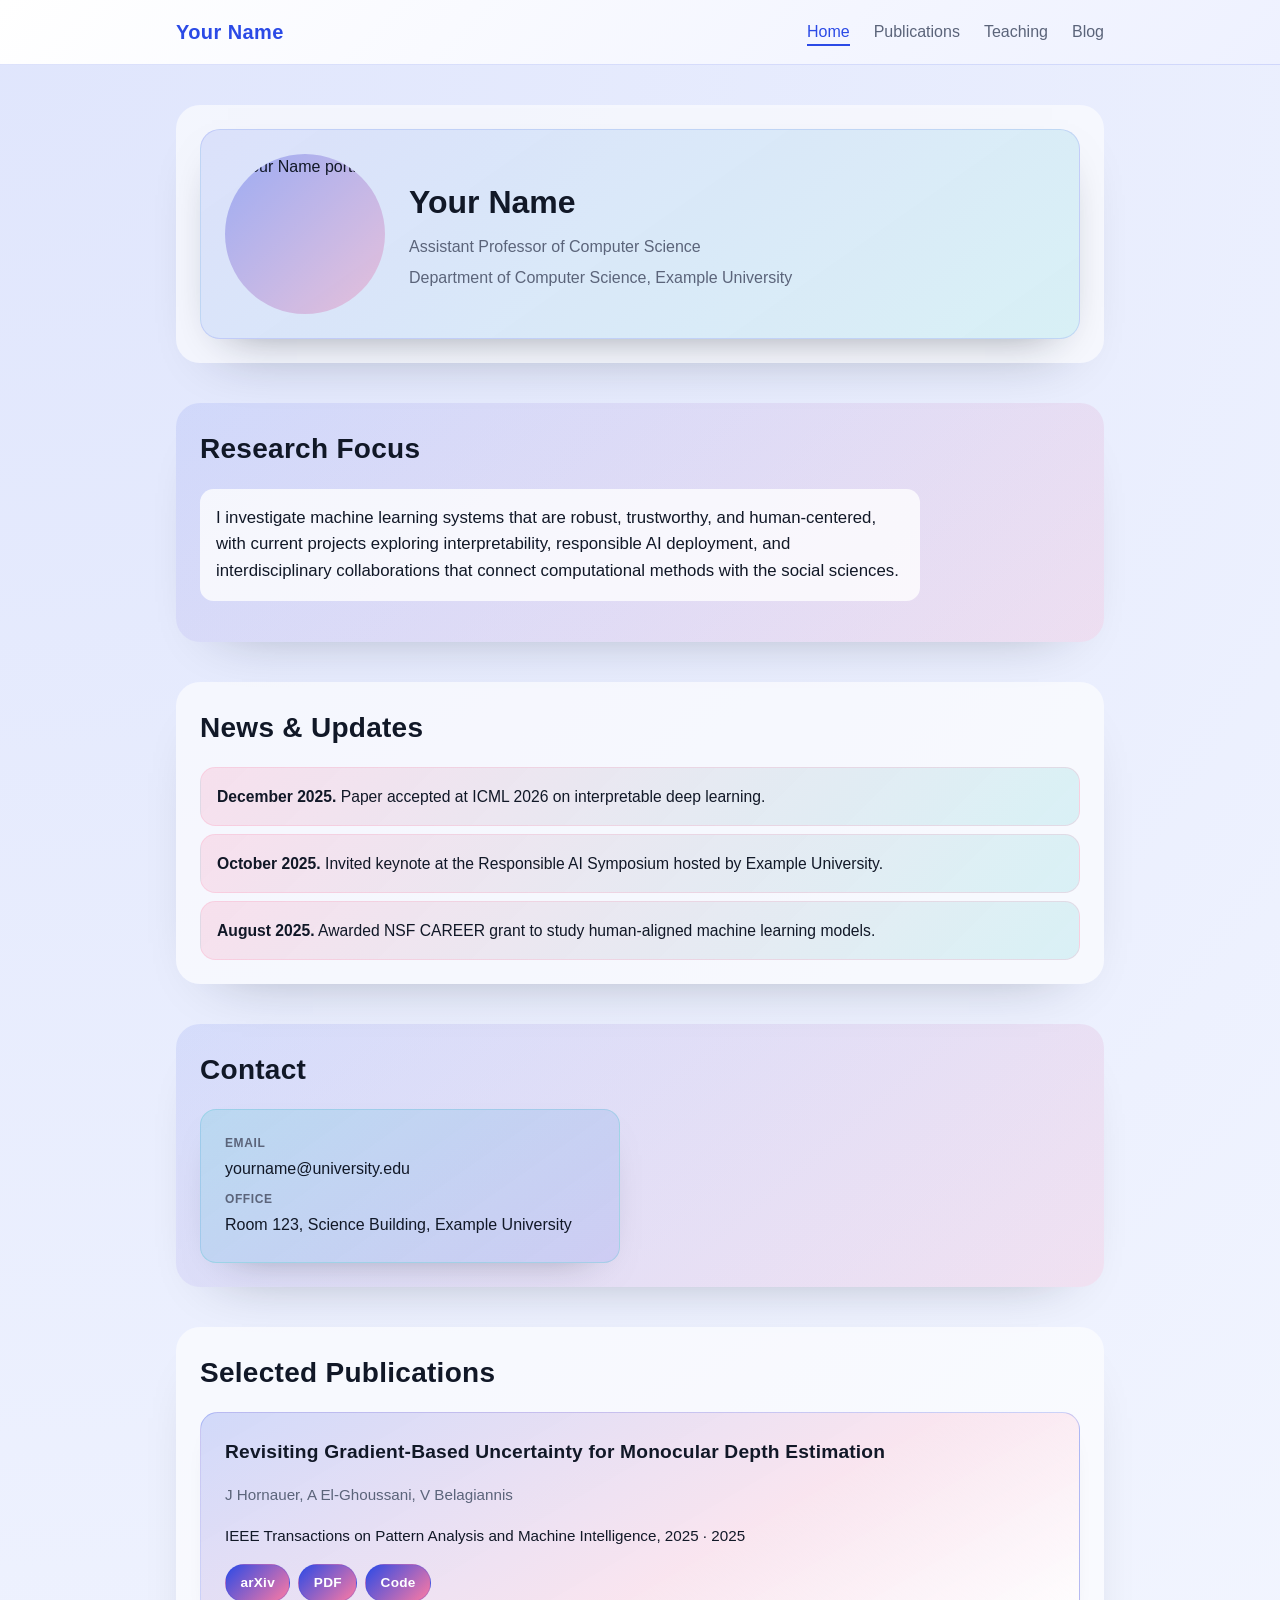
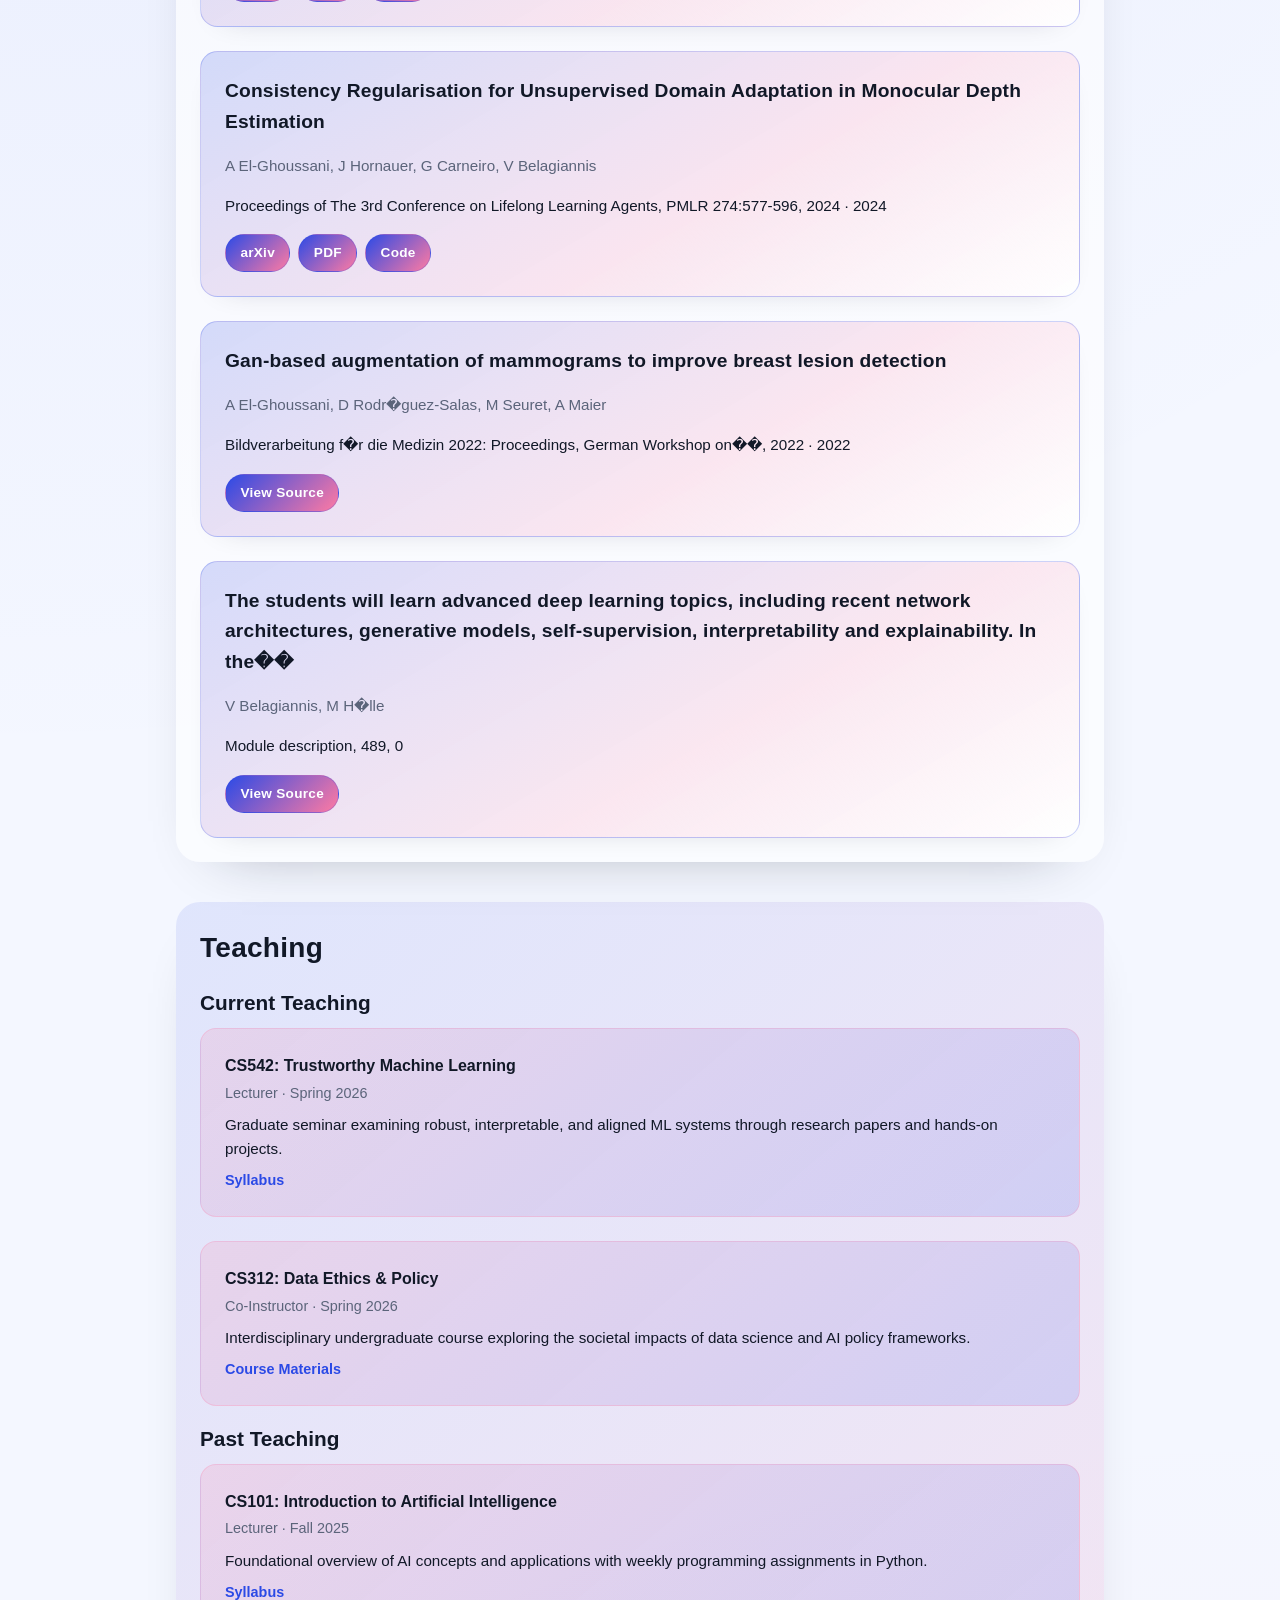
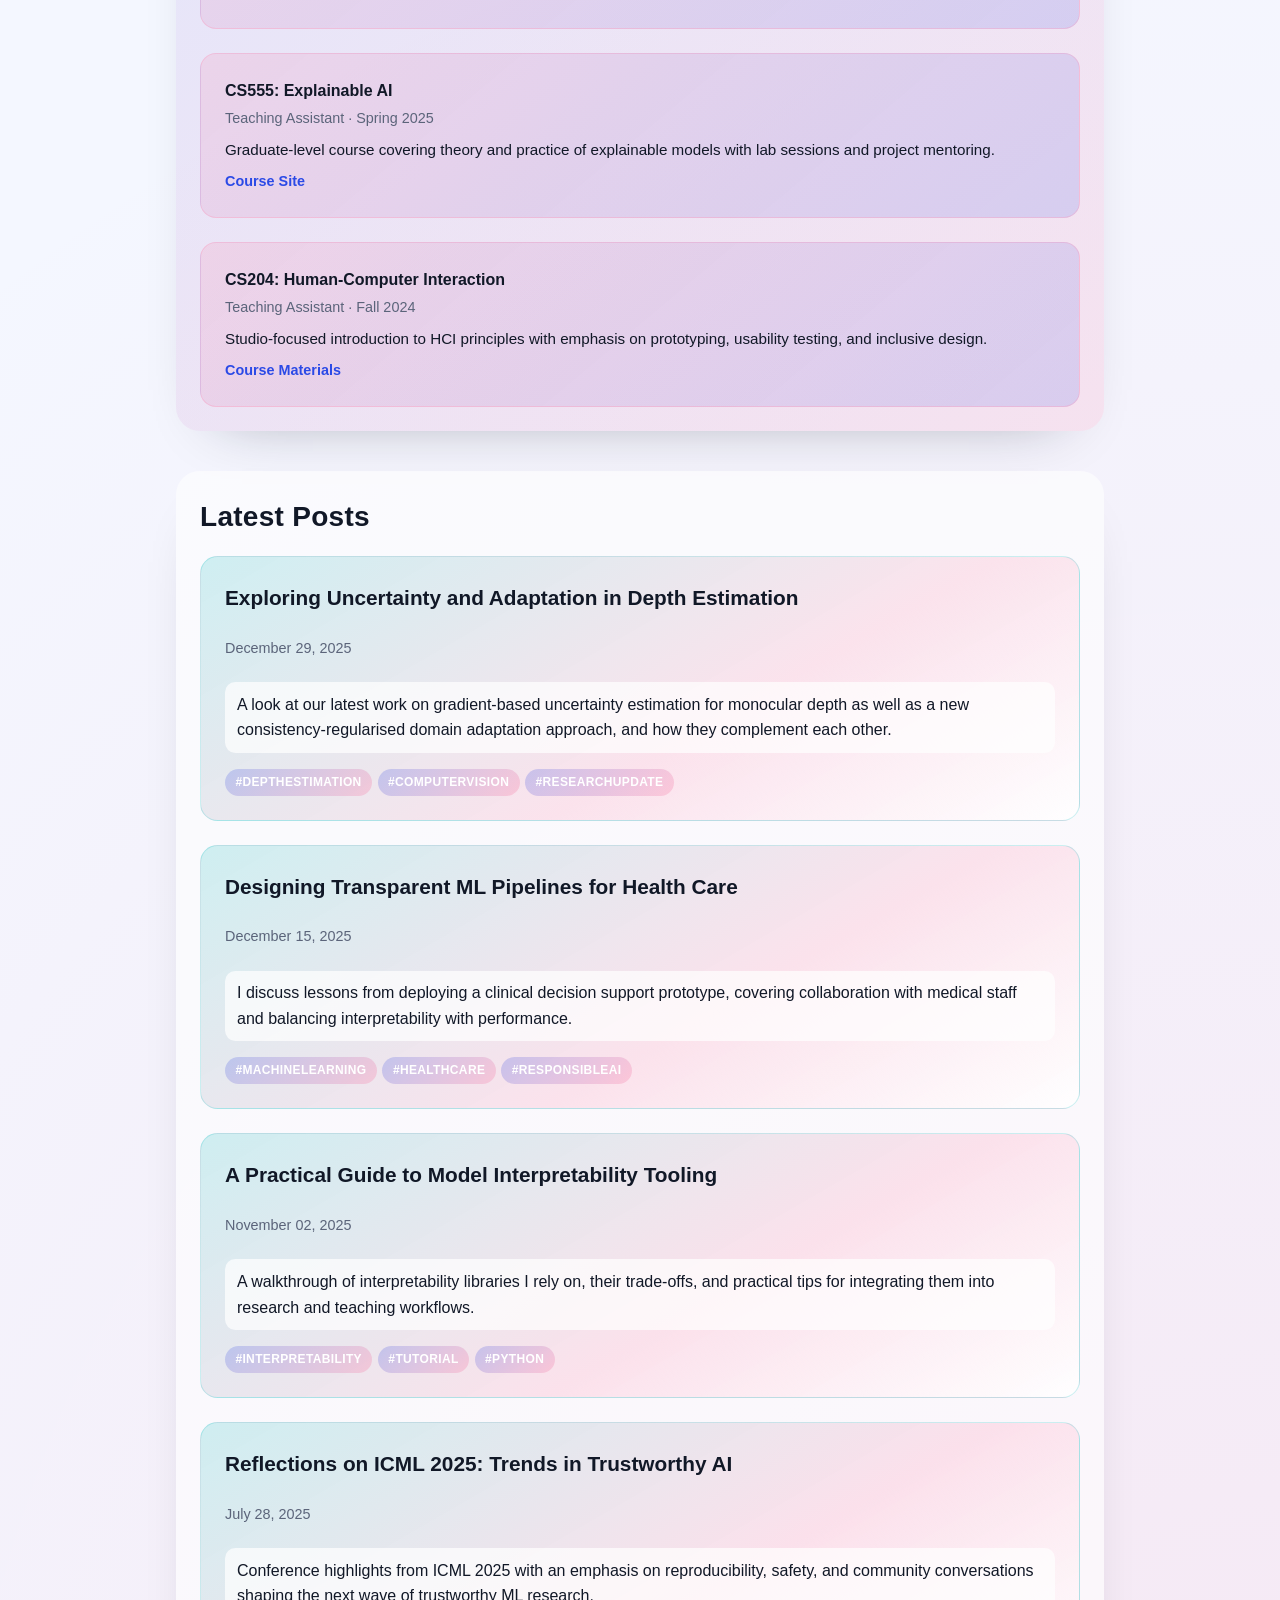
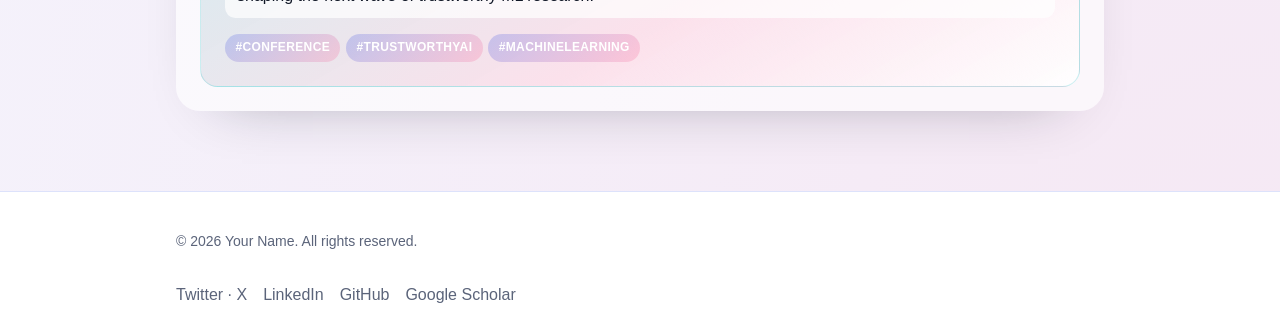
==== index.html @ 43e2d0da "Initial academic site" ====
﻿<!DOCTYPE html>
<html lang="en">
<head>
  <meta charset="utf-8">
  <meta name="viewport" content="width=device-width, initial-scale=1">
  <title>Your Name · Academic Homepage</title>
  <link rel="stylesheet" href="style.css">
</head>
<body>
  <div class="wrapper">
    <header class="site-header" role="banner">
      <div class="site-header__inner">
        <a class="branding" href="#home">Your Name</a>
        <button class="nav-toggle" type="button" aria-label="Toggle navigation" aria-controls="primary-navigation" aria-expanded="false">
          <span class="nav-toggle__line"></span>
          <span class="nav-toggle__line"></span>
          <span class="nav-toggle__line"></span>
        </button>
        <nav class="site-nav" id="primary-navigation" aria-label="Primary navigation" data-open="false">
          <ul class="site-nav__list">
            <li><a class="site-nav__link site-nav__link--active" href="#home">Home</a></li>
            <li><a class="site-nav__link" href="#publications">Publications</a></li>
            <li><a class="site-nav__link" href="#teaching">Teaching</a></li>
            <li><a class="site-nav__link" href="#blog">Blog</a></li>
          </ul>
        </nav>
      </div>
    </header>

    <main role="main">
      <section id="home" aria-labelledby="profile-heading">
        <div class="profile-card">
          <div class="profile-card__image-wrapper" aria-hidden="true">
            <img class="profile-card__image" src="assets/profile.jpg" alt="Your Name portrait">
          </div>
          <div class="profile-card__meta">
            <h1 class="profile-card__name" id="profile-heading">Your Name</h1>
            <p class="profile-card__role">Assistant Professor of Computer Science</p>
            <p class="profile-card__affiliation">Department of Computer Science, Example University</p>
          </div>
        </div>
      </section>

      <section aria-labelledby="bio-heading">
        <h2 class="section-heading" id="bio-heading">Research Focus</h2>
        <p class="bio">I investigate machine learning systems that are robust, trustworthy, and human-centered, with current projects exploring interpretability, responsible AI deployment, and interdisciplinary collaborations that connect computational methods with the social sciences.</p>
      </section>

      <section aria-labelledby="news-heading">
        <h2 class="section-heading" id="news-heading">News & Updates</h2>
        <ul class="updates-list">
          <li class="updates-list__item"><strong>December 2025.</strong> Paper accepted at ICML 2026 on interpretable deep learning.</li>
          <li class="updates-list__item"><strong>October 2025.</strong> Invited keynote at the Responsible AI Symposium hosted by Example University.</li>
          <li class="updates-list__item"><strong>August 2025.</strong> Awarded NSF CAREER grant to study human-aligned machine learning models.</li>
        </ul>
      </section>

      <section aria-labelledby="contact-heading">
        <h2 class="section-heading" id="contact-heading">Contact</h2>
        <div class="contact-card">
          <div class="contact-card__item">
            <span class="contact-card__label">Email</span>
            <span class="contact-card__value"><a href="mailto:yourname@university.edu">yourname@university.edu</a></span>
          </div>
          <div class="contact-card__item">
            <span class="contact-card__label">Office</span>
            <span class="contact-card__value">Room 123, Science Building, Example University</span>
          </div>
        </div>
      </section>

      <section id="publications" aria-labelledby="publications-heading">
        <h2 class="section-heading" id="publications-heading">Selected Publications</h2>
        <div class="publications-list" data-publications-list>
          <article class="publication-card publication-card--loading">
            <p>Loading publications...</p>
          </article>
        </div>
        <noscript>
          <div class="publications-list">
            <article class="publication-card">
              <h3 class="publication-card__title"><strong>Revisiting Gradient-Based Uncertainty for Monocular Depth Estimation</strong></h3>
              <p class="publication-card__meta">Julia Hornauer, Amir El-Ghoussani, Vasileios Belagiannis</p>
              <p class="publication-card__venue">IEEE Transactions on Pattern Analysis and Machine Intelligence · 2025</p>
              <div class="publication-actions">
                <a class="publication-action" href="https://arxiv.org/abs/2502.05964" target="_blank" rel="noopener noreferrer">arXiv</a>
                <a class="publication-action" href="https://arxiv.org/pdf/2502.05964" target="_blank" rel="noopener noreferrer">PDF</a>
                <a class="publication-action" href="https://github.com/jhornauer/GrUMoDepth" target="_blank" rel="noopener noreferrer">Code</a>
              </div>
            </article>

            <article class="publication-card">
              <h3 class="publication-card__title"><strong>Consistency Regularisation for Unsupervised Domain Adaptation in Monocular Depth Estimation</strong></h3>
              <p class="publication-card__meta">Amir El-Ghoussani, Julia Hornauer, Gustavo Carneiro, Vasileios Belagiannis</p>
              <p class="publication-card__venue">Conference on Lifelong Learning Agents (CoLLAs) · 2024</p>
              <div class="publication-actions">
                <a class="publication-action" href="https://arxiv.org/abs/2405.17704" target="_blank" rel="noopener noreferrer">arXiv</a>
                <a class="publication-action" href="https://arxiv.org/pdf/2405.17704" target="_blank" rel="noopener noreferrer">PDF</a>
                <a class="publication-action" href="https://github.com/AmirMaEl/SemiSupMDE" target="_blank" rel="noopener noreferrer">Code</a>
              </div>
            </article>

            <article class="publication-card">
              <h3 class="publication-card__title"><strong>Learning Interpretable Representations for Responsible AI Systems</strong></h3>
              <p class="publication-card__meta"><strong>Your Name</strong>, Alex Rivera, Priya Singh</p>
              <p class="publication-card__venue">ICML 2026</p>
              <div class="publication-actions">
                <a class="publication-action" href="#" target="_blank" rel="noopener noreferrer">Paper / PDF</a>
                <a class="publication-action" href="#" target="_blank" rel="noopener noreferrer">Code / GitHub</a>
                <a class="publication-action" href="#" target="_blank" rel="noopener noreferrer">Project Page</a>
              </div>
            </article>

            <article class="publication-card">
              <h3 class="publication-card__title"><strong>Human-Centered Explanations for Real-Time Decision Support</strong></h3>
              <p class="publication-card__meta">Lina Chen, <strong>Your Name</strong>, Mateo García</p>
              <p class="publication-card__venue">CHI 2025</p>
              <div class="publication-actions">
                <a class="publication-action" href="#" target="_blank" rel="noopener noreferrer">Paper / PDF</a>
                <a class="publication-action" href="#" target="_blank" rel="noopener noreferrer">Code / GitHub</a>
                <a class="publication-action" href="#" target="_blank" rel="noopener noreferrer">Project Page</a>
              </div>
            </article>

            <article class="publication-card">
              <h3 class="publication-card__title"><strong>Bridging Social Science and Machine Learning for Fair Outcomes</strong></h3>
              <p class="publication-card__meta"><strong>Your Name</strong>, Dana Schultz, Emre Yılmaz</p>
              <p class="publication-card__venue">Nature Communications 2024</p>
              <div class="publication-actions">
                <a class="publication-action" href="#" target="_blank" rel="noopener noreferrer">Paper / PDF</a>
                <a class="publication-action" href="#" target="_blank" rel="noopener noreferrer">Code / GitHub</a>
                <a class="publication-action" href="#" target="_blank" rel="noopener noreferrer">Project Page</a>
              </div>
            </article>
          </div>
        </noscript>
      </section>

      <section id="teaching" aria-labelledby="teaching-heading">
        <h2 class="section-heading" id="teaching-heading">Teaching</h2>

        <h3 class="section-subheading" id="current-teaching-subheading">Current Teaching</h3>
        <div class="teaching-list" aria-labelledby="current-teaching-subheading">
          <article class="teaching-card">
            <div class="teaching-card__header">
              <h4 class="teaching-card__course">CS542: Trustworthy Machine Learning</h4>
              <span class="teaching-card__meta">Lecturer · Spring 2026</span>
            </div>
            <p class="teaching-card__description">Graduate seminar examining robust, interpretable, and aligned ML systems through research papers and hands-on projects.</p>
            <a class="teaching-card__link" href="#" target="_blank" rel="noopener noreferrer">Syllabus</a>
          </article>

          <article class="teaching-card">
            <div class="teaching-card__header">
              <h4 class="teaching-card__course">CS312: Data Ethics & Policy</h4>
              <span class="teaching-card__meta">Co-Instructor · Spring 2026</span>
            </div>
            <p class="teaching-card__description">Interdisciplinary undergraduate course exploring the societal impacts of data science and AI policy frameworks.</p>
            <a class="teaching-card__link" href="#" target="_blank" rel="noopener noreferrer">Course Materials</a>
          </article>
        </div>

        <h3 class="section-subheading" id="past-teaching-subheading">Past Teaching</h3>
        <div class="teaching-list" aria-labelledby="past-teaching-subheading">
          <article class="teaching-card">
            <div class="teaching-card__header">
              <h4 class="teaching-card__course">CS101: Introduction to Artificial Intelligence</h4>
              <span class="teaching-card__meta">Lecturer · Fall 2025</span>
            </div>
            <p class="teaching-card__description">Foundational overview of AI concepts and applications with weekly programming assignments in Python.</p>
            <a class="teaching-card__link" href="#" target="_blank" rel="noopener noreferrer">Syllabus</a>
          </article>

          <article class="teaching-card">
            <div class="teaching-card__header">
              <h4 class="teaching-card__course">CS555: Explainable AI</h4>
              <span class="teaching-card__meta">Teaching Assistant · Spring 2025</span>
            </div>
            <p class="teaching-card__description">Graduate-level course covering theory and practice of explainable models with lab sessions and project mentoring.</p>
            <a class="teaching-card__link" href="#" target="_blank" rel="noopener noreferrer">Course Site</a>
          </article>

          <article class="teaching-card">
            <div class="teaching-card__header">
              <h4 class="teaching-card__course">CS204: Human-Computer Interaction</h4>
              <span class="teaching-card__meta">Teaching Assistant · Fall 2024</span>
            </div>
            <p class="teaching-card__description">Studio-focused introduction to HCI principles with emphasis on prototyping, usability testing, and inclusive design.</p>
            <a class="teaching-card__link" href="#" target="_blank" rel="noopener noreferrer">Course Materials</a>
          </article>
        </div>
      </section>

      <section id="blog" aria-labelledby="blog-heading">
        <h2 class="section-heading" id="blog-heading">Latest Posts</h2>
        <div class="blog-list">
          <article class="blog-card">
            <h3 class="blog-card__title"><a href="blog-depth-uncertainty-adaptation.html">Exploring Uncertainty and Adaptation in Depth Estimation</a></h3>
            <p class="blog-card__meta">December 29, 2025</p>
            <p class="blog-card__summary">A look at our latest work on gradient-based uncertainty estimation for monocular depth as well as a new consistency-regularised domain adaptation approach, and how they complement each other.</p>
            <ul class="tag-list" aria-label="Tags for Exploring Uncertainty and Adaptation in Depth Estimation">
              <li class="tag">#DepthEstimation</li>
              <li class="tag">#ComputerVision</li>
              <li class="tag">#ResearchUpdate</li>
            </ul>
          </article>

          <article class="blog-card">
            <h3 class="blog-card__title"><a href="blog-post-template.html">Designing Transparent ML Pipelines for Health Care</a></h3>
            <p class="blog-card__meta">December 15, 2025</p>
            <p class="blog-card__summary">I discuss lessons from deploying a clinical decision support prototype, covering collaboration with medical staff and balancing interpretability with performance.</p>
            <ul class="tag-list" aria-label="Tags for Designing Transparent ML Pipelines for Health Care">
              <li class="tag">#MachineLearning</li>
              <li class="tag">#Healthcare</li>
              <li class="tag">#ResponsibleAI</li>
            </ul>
          </article>

          <article class="blog-card">
            <h3 class="blog-card__title"><a href="blog-post-template.html">A Practical Guide to Model Interpretability Tooling</a></h3>
            <p class="blog-card__meta">November 02, 2025</p>
            <p class="blog-card__summary">A walkthrough of interpretability libraries I rely on, their trade-offs, and practical tips for integrating them into research and teaching workflows.</p>
            <ul class="tag-list" aria-label="Tags for A Practical Guide to Model Interpretability Tooling">
              <li class="tag">#Interpretability</li>
              <li class="tag">#Tutorial</li>
              <li class="tag">#Python</li>
            </ul>
          </article>

          <article class="blog-card">
            <h3 class="blog-card__title"><a href="blog-post-template.html">Reflections on ICML 2025: Trends in Trustworthy AI</a></h3>
            <p class="blog-card__meta">July 28, 2025</p>
            <p class="blog-card__summary">Conference highlights from ICML 2025 with an emphasis on reproducibility, safety, and community conversations shaping the next wave of trustworthy ML research.</p>
            <ul class="tag-list" aria-label="Tags for Reflections on ICML 2025: Trends in Trustworthy AI">
              <li class="tag">#Conference</li>
              <li class="tag">#TrustworthyAI</li>
              <li class="tag">#MachineLearning</li>
            </ul>
          </article>
        </div>
      </section>
    </main>
  </div>

  <footer class="site-footer" role="contentinfo">
    <div class="site-footer__inner">
      <p class="site-footer__meta">© <span id="current-year">2025</span> Your Name. All rights reserved.</p>
      <div class="site-footer__social" aria-label="Social links">
        <a class="site-footer__social-link" href="https://twitter.com/" target="_blank" rel="noopener noreferrer">Twitter · X</a>
        <a class="site-footer__social-link" href="https://www.linkedin.com/" target="_blank" rel="noopener noreferrer">LinkedIn</a>
        <a class="site-footer__social-link" href="https://github.com/" target="_blank" rel="noopener noreferrer">GitHub</a>
        <a class="site-footer__social-link" href="https://scholar.google.com/" target="_blank" rel="noopener noreferrer">Google Scholar</a>
      </div>
    </div>
  </footer>

  <script src="scripts/publications.js"></script>
  <script>
    (function () {
      const navToggle = document.querySelector('.nav-toggle');
      const nav = document.getElementById('primary-navigation');
      const yearEl = document.getElementById('current-year');

      if (yearEl) {
        yearEl.textContent = new Date().getFullYear();
      }

      if (navToggle && nav) {
        const navLinks = nav.querySelectorAll('.site-nav__link');

        navToggle.addEventListener('click', function () {
          const isOpen = nav.dataset.open === 'true';
          const nextState = (!isOpen).toString();
          nav.dataset.open = nextState;
          navToggle.setAttribute('aria-expanded', nextState);
        });

        navLinks.forEach(function (link) {
          link.addEventListener('click', function () {
            nav.dataset.open = 'false';
            navToggle.setAttribute('aria-expanded', 'false');

            navLinks.forEach(function (item) {
              item.classList.remove('site-nav__link--active');
            });
            link.classList.add('site-nav__link--active');
          });
        });
      }
    })();
  </script>
</body>
</html>
---- style.css ----
/* Global styles for academic personal website */
:root {
  --color-background: #f4f7ff;
  --color-surface: #ffffff;
  --color-surface-alt: #eef1ff;
  --color-text: #111827;
  --color-muted: #5b647a;
  --color-accent: #2b4ae6;
  --color-accent-light: rgba(43, 74, 230, 0.16);
  --color-accent-secondary: #ff7aa2;
  --color-accent-secondary-light: rgba(255, 122, 162, 0.18);
  --color-accent-tertiary: #22c1c3;
  --color-accent-tertiary-light: rgba(34, 193, 195, 0.18);
  --max-content-width: 960px;
  --font-base: "Inter", "Helvetica Neue", Arial, sans-serif;
  --font-heading: "Inter", "Helvetica Neue", Arial, sans-serif;
  --space-xs: 0.5rem;
  --space-sm: 1rem;
  --space-md: 1.5rem;
  --space-lg: 2.5rem;
}

* {
  box-sizing: border-box;
}

html {
  scroll-behavior: smooth;
}

html,
body {
  margin: 0;
  padding: 0;
  font-family: var(--font-base);
  font-size: 16px;
  line-height: 1.6;
  color: var(--color-text);
  background-color: var(--color-background);
  background-image: radial-gradient(circle at top left, rgba(43, 74, 230, 0.1), transparent 45%), radial-gradient(circle at bottom right, rgba(255, 122, 162, 0.12), transparent 40%);
  -webkit-font-smoothing: antialiased;
}

a {
  color: inherit;
  text-decoration: none;
}

a:hover,
a:focus {
  color: var(--color-accent);
}

body {
  display: flex;
  min-height: 100vh;
  flex-direction: column;
}

.wrapper {
  display: flex;
  flex: 1 0 auto;
  flex-direction: column;
}

section {
  margin-bottom: var(--space-lg);
  scroll-margin-top: calc(var(--space-lg) + 3.5rem);
}

main > section {
  padding: var(--space-md);
  border-radius: 1.5rem;
  background: rgba(255, 255, 255, 0.62);
  box-shadow: 0 25px 60px -45px rgba(17, 24, 39, 0.45);
  overflow: hidden;
}

main > section:nth-of-type(even) {
  background: linear-gradient(140deg, rgba(43, 74, 230, 0.1), rgba(255, 122, 162, 0.14));
}

.site-header {
  background: linear-gradient(135deg, var(--color-surface), var(--color-surface-alt));
  border-bottom: 1px solid var(--color-accent-light);
}

.site-header__inner {
  margin: 0 auto;
  padding: var(--space-sm);
  max-width: var(--max-content-width);
  display: flex;
  align-items: center;
  justify-content: space-between;
  gap: var(--space-sm);
}

.branding {
  font-family: var(--font-heading);
  font-size: 1.25rem;
  font-weight: 600;
  letter-spacing: 0.02em;
  color: var(--color-accent);
}

.nav-toggle {
  display: none;
  background: transparent;
  border: 0;
  padding: var(--space-xs);
  cursor: pointer;
  color: var(--color-text);
  border-radius: 0.5rem;
}

.nav-toggle:focus {
  outline: 2px solid var(--color-accent);
  outline-offset: 2px;
}

.nav-toggle__line {
  display: block;
  width: 1.5rem;
  height: 0.125rem;
  background-color: currentColor;
  border-radius: 999px;
  transition: transform 0.2s ease, opacity 0.2s ease;
}

.nav-toggle__line + .nav-toggle__line {
  margin-top: 0.3rem;
}

.nav-toggle[aria-expanded="true"] .nav-toggle__line:nth-child(1) {
  transform: translateY(0.425rem) rotate(45deg);
}

.nav-toggle[aria-expanded="true"] .nav-toggle__line:nth-child(2) {
  opacity: 0;
}

.nav-toggle[aria-expanded="true"] .nav-toggle__line:nth-child(3) {
  transform: translateY(-0.425rem) rotate(-45deg);
}

.site-nav {
  display: flex;
  align-items: center;
  gap: var(--space-md);
}

.site-nav__list {
  list-style: none;
  margin: 0;
  padding: 0;
  display: flex;
  gap: var(--space-md);
}

.site-nav__link {
  font-weight: 500;
  color: var(--color-muted);
  padding: 0.25rem 0;
  border-bottom: 2px solid transparent;
  transition: color 0.2s ease, border-bottom-color 0.2s ease;
}

.site-nav__link--active {
  color: var(--color-accent);
  border-bottom-color: var(--color-accent);
}

.site-nav__link:hover,
.site-nav__link:focus {
  color: var(--color-accent);
  border-bottom-color: var(--color-accent);
}

main {
  flex: 1 0 auto;
  margin: 0 auto;
  width: 100%;
  max-width: var(--max-content-width);
  padding: var(--space-lg) var(--space-sm);
}

section {
  margin-bottom: var(--space-lg);
}

.section-heading {
  font-family: var(--font-heading);
  font-size: 1.75rem;
  margin: 0 0 var(--space-sm);
  letter-spacing: 0.01em;
}

.section-subheading {
  font-family: var(--font-heading);
  font-size: 1.3rem;
  margin: var(--space-sm) 0 var(--space-xs);
  color: var(--color-text);
}

.profile-card {
  display: grid;
  grid-template-columns: 160px 1fr;
  gap: var(--space-md);
  align-items: center;
  background: linear-gradient(145deg, rgba(43, 74, 230, 0.12), rgba(34, 193, 195, 0.14));
  padding: var(--space-md);
  border-radius: 1.25rem;
  border: 1px solid rgba(43, 74, 230, 0.14);
  box-shadow: 0 18px 45px -28px rgba(17, 24, 39, 0.55);
}

.profile-card__image-wrapper {
  width: 160px;
  height: 160px;
  border-radius: 50%;
  overflow: hidden;
  background: linear-gradient(135deg, rgba(43, 74, 230, 0.35), rgba(255, 122, 162, 0.35));
  display: flex;
  align-items: center;
  justify-content: center;
}

.profile-card__image {
  width: 100%;
  height: 100%;
  object-fit: cover;
  display: block;
}

.profile-card__meta {
  display: grid;
  gap: 0.35rem;
}

.profile-card__name {
  font-family: var(--font-heading);
  font-size: 2rem;
  font-weight: 600;
  margin: 0;
}

.profile-card__role,
.profile-card__affiliation {
  margin: 0;
  color: var(--color-muted);
}

.bio {
  font-size: 1.05rem;
  color: var(--color-text);
  max-width: 720px;
  background: rgba(255, 255, 255, 0.78);
  padding: var(--space-sm);
  border-radius: 0.85rem;
}

.updates-list {
  list-style: none;
  margin: 0;
  padding: 0;
  display: grid;
  gap: var(--space-xs);
}

.updates-list__item {
  padding: var(--space-sm);
  border: 1px solid var(--color-accent-secondary-light);
  border-radius: 0.95rem;
  background: linear-gradient(135deg, rgba(255, 122, 162, 0.18), rgba(34, 193, 195, 0.14));
  font-size: 0.98rem;
}

.contact-card {
  display: grid;
  gap: 0.5rem;
  padding: var(--space-md);
  border-radius: 1rem;
  border: 1px solid rgba(34, 193, 195, 0.22);
  background: linear-gradient(145deg, rgba(34, 193, 195, 0.16), rgba(43, 74, 230, 0.12));
  max-width: 420px;
  box-shadow: 0 16px 44px -30px rgba(17, 24, 39, 0.52);
}

.contact-card__item {
  display: grid;
  gap: 0.2rem;
}

.contact-card__label {
  font-weight: 600;
  color: var(--color-muted);
  text-transform: uppercase;
  font-size: 0.75rem;
  letter-spacing: 0.05em;
}

.contact-card__value {
  font-size: 1rem;
  color: var(--color-text);
  word-break: break-word;
}

.teaching-list {
  display: grid;
  gap: var(--space-md);
}

.teaching-card {
  border: 1px solid rgba(255, 122, 162, 0.24);
  border-radius: 1rem;
  padding: var(--space-md);
  background: linear-gradient(140deg, rgba(255, 122, 162, 0.16), rgba(43, 74, 230, 0.14));
  display: grid;
  gap: var(--space-xs);
}

.teaching-card__header {
  display: flex;
  flex-wrap: wrap;
  gap: var(--space-xs);
  align-items: baseline;
}

.teaching-card__course {
  font-weight: 600;
  font-size: 1.1rem;
  margin: 0;
}

.teaching-card__meta {
  color: var(--color-muted);
  font-size: 0.9rem;
}

.teaching-card__description {
  margin: 0;
  font-size: 0.95rem;
  color: var(--color-text);
}

.teaching-card__link {
  display: inline-flex;
  align-items: center;
  gap: 0.25rem;
  font-weight: 600;
  font-size: 0.9rem;
  color: var(--color-accent);
}

.teaching-card__link:hover,
.teaching-card__link:focus {
  text-decoration: underline;
}

.blog-list {
  display: grid;
  gap: var(--space-md);
}

.blog-card {
  border: 1px solid rgba(34, 193, 195, 0.24);
  border-radius: 1.1rem;
  padding: var(--space-md);
  background: linear-gradient(150deg, rgba(34, 193, 195, 0.2), rgba(255, 122, 162, 0.18) 60%, rgba(255, 255, 255, 0.85));
  display: grid;
  gap: var(--space-xs);
  transition: box-shadow 0.2s ease, transform 0.2s ease;
}

.blog-card:hover,
.blog-card:focus-within {
  transform: translateY(-2px);
  box-shadow: 0 14px 35px -28px rgba(15, 23, 42, 0.45);
}

.blog-card__title {
  margin: 0;
  font-size: 1.3rem;
  font-weight: 600;
}

.blog-card__title a {
  color: var(--color-text);
}

.blog-card__title a:hover,
.blog-card__title a:focus {
  color: var(--color-accent);
}

.blog-card__meta {
  font-size: 0.9rem;
  color: var(--color-muted);
}

.blog-card__summary {
  margin: 0;
  font-size: 1rem;
  color: var(--color-text);
  background: rgba(255, 255, 255, 0.72);
  padding: 0.6rem 0.75rem;
  border-radius: 0.65rem;
}

.tag-list {
  display: flex;
  flex-wrap: wrap;
  gap: 0.35rem;
  margin: var(--space-xs) 0 0;
  padding: 0;
  list-style: none;
}

.tag {
  display: inline-flex;
  align-items: center;
  padding: 0.25rem 0.65rem;
  border-radius: 999px;
  background: linear-gradient(135deg, rgba(43, 74, 230, 0.22), rgba(255, 122, 162, 0.28));
  color: #ffffff;
  font-size: 0.75rem;
  font-weight: 600;
  letter-spacing: 0.03em;
  text-transform: uppercase;
}

.post-header {
  display: grid;
  gap: 0.5rem;
  margin-bottom: var(--space-lg);
}

.post-title {
  font-family: var(--font-heading);
  font-size: 2.5rem;
  margin: 0;
}

.post-meta {
  font-size: 0.95rem;
  color: var(--color-muted);
}

.post-content {
  display: grid;
  gap: var(--space-sm);
  font-size: 1.05rem;
  color: var(--color-text);
  background: rgba(255, 255, 255, 0.78);
  padding: var(--space-md);
  border-radius: 1rem;
}

.post-content h2,
.post-content h3 {
  font-family: var(--font-heading);
  margin-top: var(--space-md);
  margin-bottom: var(--space-xs);
}

.post-content p {
  margin: 0;
}

.post-content ul {
  margin: 0;
  padding-left: 1.25rem;
}

.post-content li {
  margin-bottom: 0.4rem;
}

.teaching-card__header {
  display: grid;
  gap: 0.2rem;
}

.teaching-card__title {
  font-weight: 600;
  font-size: 1.1rem;
  margin: 0;
}

.teaching-card__course {
  font-size: 1rem;
  color: var(--color-text);
  margin: 0;
}

.teaching-card__year {
  font-weight: 600;
  color: var(--color-accent);
}

.teaching-card__role {
  color: var(--color-muted);
}

.teaching-card__meta {
  color: var(--color-muted);
  font-size: 0.9rem;
}

.teaching-card__description {
  margin: 0;
  font-size: 0.95rem;
  color: var(--color-text);
}

.teaching-card__link {
  display: inline-flex;
  align-items: center;
  gap: 0.25rem;
  font-weight: 600;
  font-size: 0.9rem;
  color: var(--color-accent);
}

.teaching-card__link:hover,
.teaching-card__link:focus {
  text-decoration: underline;
}

.publications-list {
  display: grid;
  gap: var(--space-md);
}

.publication-card {
  display: grid;
  gap: var(--space-sm);
  padding: var(--space-md);
  border-radius: 1.1rem;
  border: 1px solid rgba(43, 74, 230, 0.24);
  background: linear-gradient(150deg, rgba(43, 74, 230, 0.18), rgba(255, 122, 162, 0.16) 60%, rgba(255, 255, 255, 0.85));
  box-shadow: 0 10px 30px -25px rgba(17, 24, 39, 0.3);
}

.publication-card--loading {
  text-align: center;
  font-style: italic;
  color: var(--color-muted);
}

.publication-card__title {
  margin: 0;
  font-size: 1.2rem;
  font-weight: 600;
  letter-spacing: 0.01em;
}

.publication-card__meta {
  margin: 0;
  color: var(--color-muted);
  font-size: 0.95rem;
}

.publication-card__venue {
  margin: 0;
  font-size: 0.95rem;
  font-weight: 500;
  color: var(--color-text);
}

.publication-actions {
  display: flex;
  flex-wrap: wrap;
  gap: var(--space-xs);
}

.publication-action {
  display: inline-flex;
  align-items: center;
  justify-content: center;
  padding: 0.45rem 0.9rem;
  border-radius: 999px;
  border: 1px solid rgba(43, 74, 230, 0.24);
  font-size: 0.85rem;
  font-weight: 600;
  letter-spacing: 0.02em;
  color: #ffffff;
  background: linear-gradient(135deg, var(--color-accent), var(--color-accent-secondary));
  transition: background 0.2s ease, color 0.2s ease, border-color 0.2s ease;
}

.publication-action:hover,
.publication-action:focus {
  color: #ffffff;
  border-color: rgba(43, 74, 230, 0.4);
  background: linear-gradient(135deg, var(--color-accent-secondary), var(--color-accent));
}

.site-footer {
  background-color: var(--color-surface);
  border-top: 1px solid var(--color-accent-light);
  padding: var(--space-md) 0;
}

.site-footer__inner {
  margin: 0 auto;
  max-width: var(--max-content-width);
  padding: 0 var(--space-sm);
  display: flex;
  flex-direction: column;
  gap: var(--space-sm);
}

.site-footer__meta {
  color: var(--color-muted);
  font-size: 0.875rem;
}

.site-footer__social {
  display: flex;
  flex-wrap: wrap;
  gap: var(--space-sm);
}

.site-footer__social-link {
  font-weight: 500;
  color: var(--color-muted);
  transition: color 0.2s ease;
}

.site-footer__social-link:hover,
.site-footer__social-link:focus {
  color: var(--color-accent);
}

@media (max-width: 768px) {
  .site-header__inner {
    flex-wrap: wrap;
  }

  .nav-toggle {
    display: inline-flex;
    flex-direction: column;
    justify-content: center;
    align-items: center;
  }

  .site-nav {
    width: 100%;
    flex-direction: column;
    align-items: flex-start;
  }

  .site-nav[data-open="false"] {
    display: none;
  }

  .site-nav[data-open="true"] {
    display: flex;
  }

  .site-nav__list {
    width: 100%;
    flex-direction: column;
    gap: var(--space-xs);
    margin-top: var(--space-xs);
  }

  .site-nav__link {
    display: block;
    padding: var(--space-xs) 0;
  }

  .profile-card {
    grid-template-columns: 1fr;
    text-align: center;
  }

  .profile-card__image-wrapper {
    margin: 0 auto;
  }

  .profile-card__meta {
    justify-items: center;
  }

  .publication-card {
    padding: var(--space-sm);
  }

  .teaching-card {
    padding: var(--space-sm);
  }

  .blog-card {
    padding: var(--space-sm);
  }
}

@media (prefers-reduced-motion: reduce) {
  *, *::before, *::after {
    animation-duration: 0.01ms !important;
    animation-iteration-count: 1 !important;
    transition-duration: 0.01ms !important;
    scroll-behavior: auto !important;
  }
}
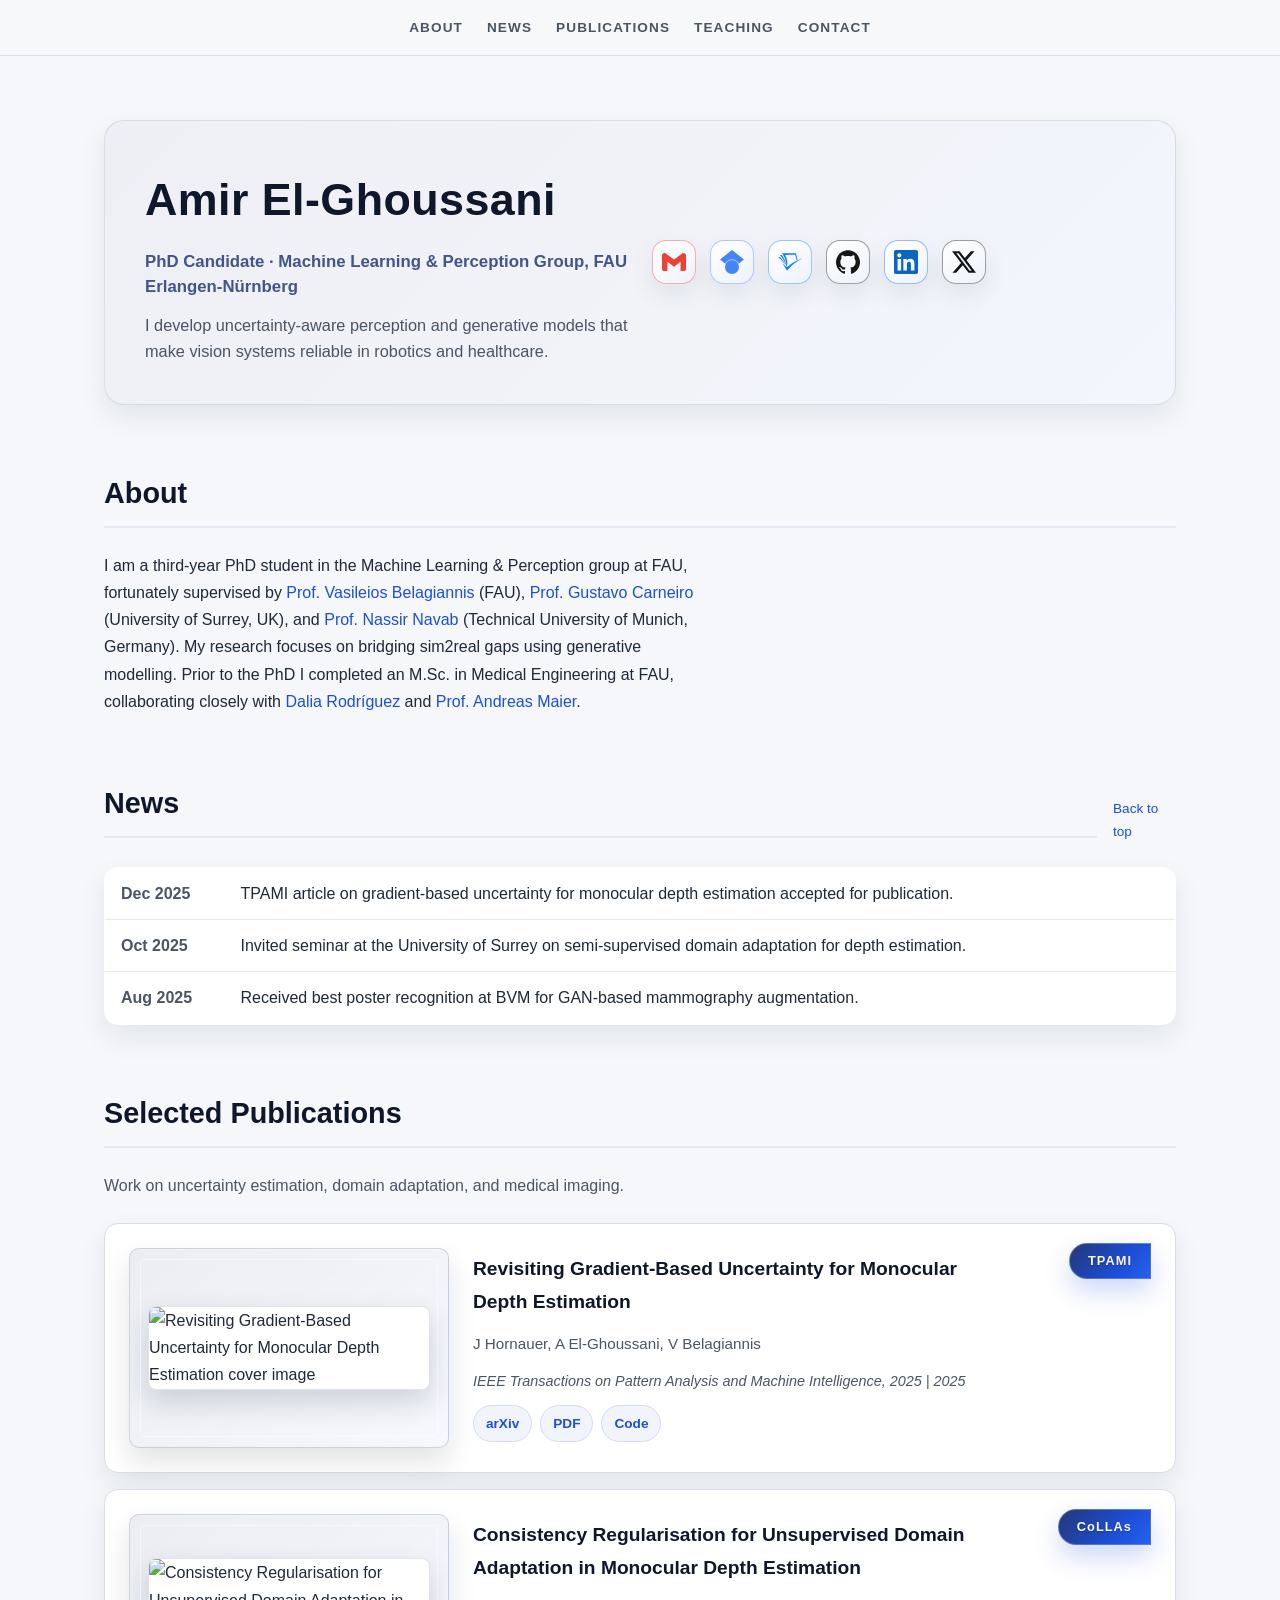
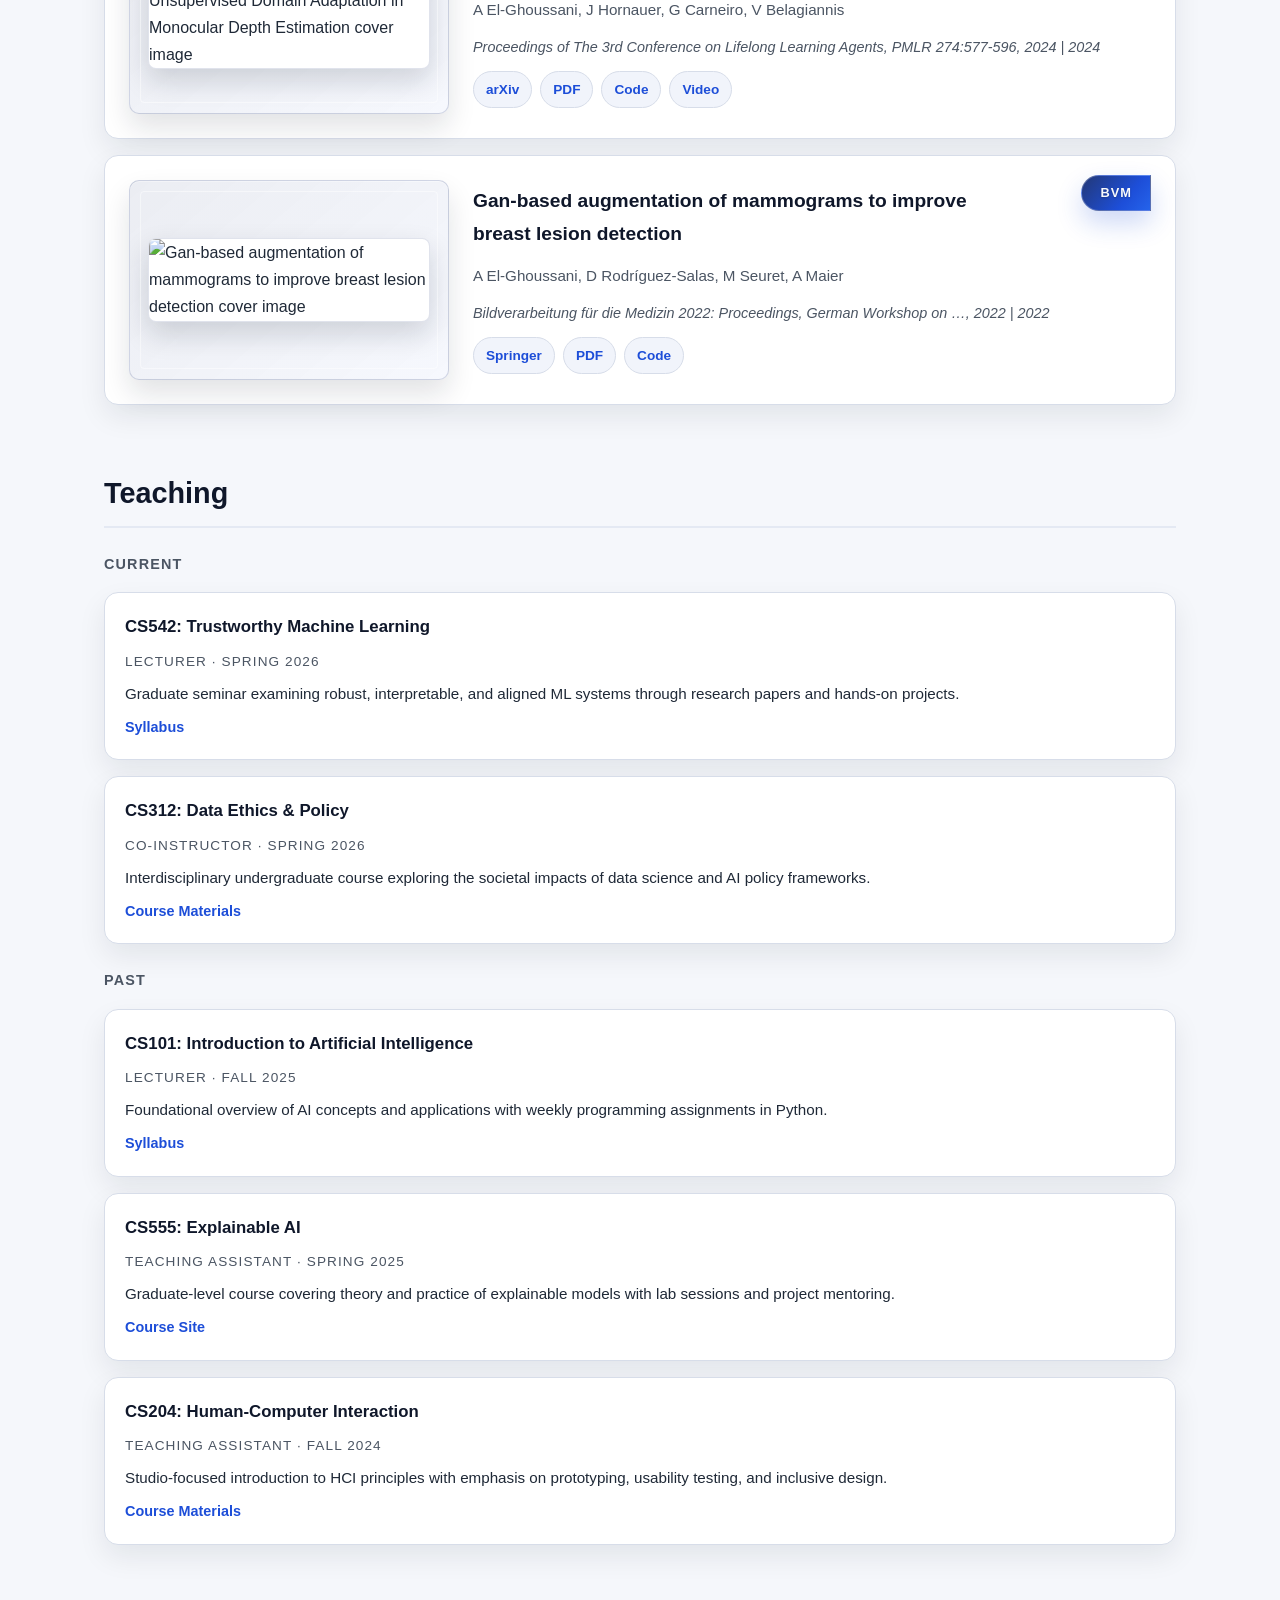
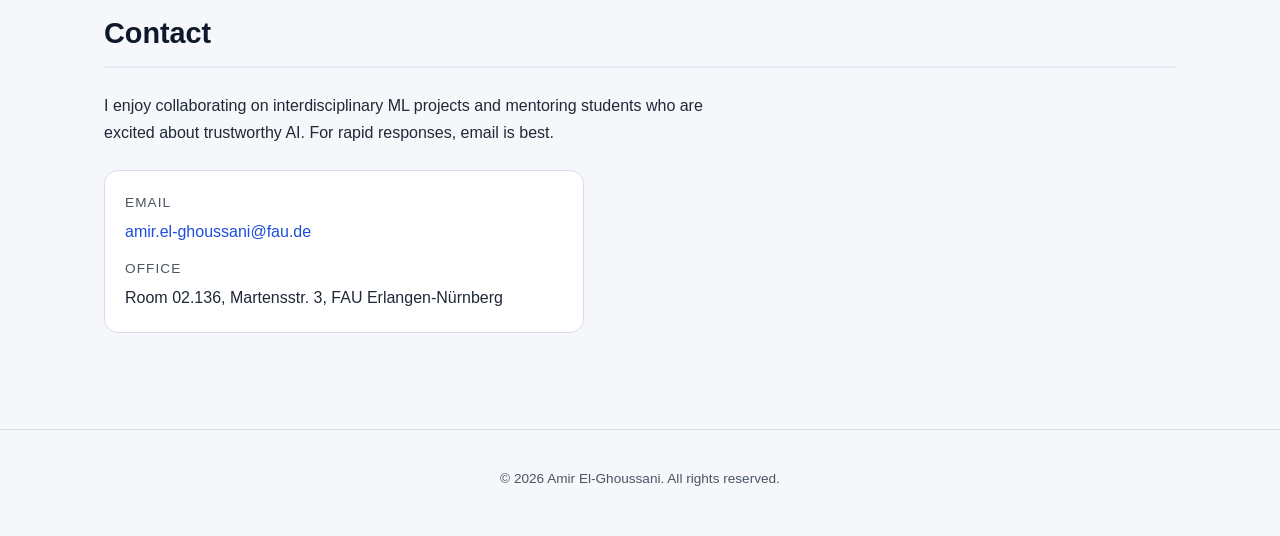
==== commit 03ff3f97: "2nd" ====
--- a/index.html
+++ b/index.html
@@ -3,74 +3,95 @@
 <head>
   <meta charset="utf-8">
   <meta name="viewport" content="width=device-width, initial-scale=1">
-  <title>Your Name · Academic Homepage</title>
+  <title>Amir El-Ghoussani · Academic Homepage</title>
   <link rel="stylesheet" href="style.css">
 </head>
 <body>
-  <div class="wrapper">
-    <header class="site-header" role="banner">
-      <div class="site-header__inner">
-        <a class="branding" href="#home">Your Name</a>
-        <button class="nav-toggle" type="button" aria-label="Toggle navigation" aria-controls="primary-navigation" aria-expanded="false">
-          <span class="nav-toggle__line"></span>
-          <span class="nav-toggle__line"></span>
-          <span class="nav-toggle__line"></span>
-        </button>
-        <nav class="site-nav" id="primary-navigation" aria-label="Primary navigation" data-open="false">
-          <ul class="site-nav__list">
-            <li><a class="site-nav__link site-nav__link--active" href="#home">Home</a></li>
-            <li><a class="site-nav__link" href="#publications">Publications</a></li>
-            <li><a class="site-nav__link" href="#teaching">Teaching</a></li>
-            <li><a class="site-nav__link" href="#blog">Blog</a></li>
-          </ul>
-        </nav>
-      </div>
-    </header>
-
-    <main role="main">
-      <section id="home" aria-labelledby="profile-heading">
-        <div class="profile-card">
-          <div class="profile-card__image-wrapper" aria-hidden="true">
-            <img class="profile-card__image" src="assets/profile.jpg" alt="Your Name portrait">
-          </div>
-          <div class="profile-card__meta">
-            <h1 class="profile-card__name" id="profile-heading">Your Name</h1>
-            <p class="profile-card__role">Assistant Professor of Computer Science</p>
-            <p class="profile-card__affiliation">Department of Computer Science, Example University</p>
-          </div>
-        </div>
-      </section>
-
-      <section aria-labelledby="bio-heading">
-        <h2 class="section-heading" id="bio-heading">Research Focus</h2>
-        <p class="bio">I investigate machine learning systems that are robust, trustworthy, and human-centered, with current projects exploring interpretability, responsible AI deployment, and interdisciplinary collaborations that connect computational methods with the social sciences.</p>
-      </section>
-
-      <section aria-labelledby="news-heading">
-        <h2 class="section-heading" id="news-heading">News & Updates</h2>
-        <ul class="updates-list">
-          <li class="updates-list__item"><strong>December 2025.</strong> Paper accepted at ICML 2026 on interpretable deep learning.</li>
-          <li class="updates-list__item"><strong>October 2025.</strong> Invited keynote at the Responsible AI Symposium hosted by Example University.</li>
-          <li class="updates-list__item"><strong>August 2025.</strong> Awarded NSF CAREER grant to study human-aligned machine learning models.</li>
-        </ul>
-      </section>
-
-      <section aria-labelledby="contact-heading">
-        <h2 class="section-heading" id="contact-heading">Contact</h2>
-        <div class="contact-card">
-          <div class="contact-card__item">
-            <span class="contact-card__label">Email</span>
-            <span class="contact-card__value"><a href="mailto:yourname@university.edu">yourname@university.edu</a></span>
-          </div>
-          <div class="contact-card__item">
-            <span class="contact-card__label">Office</span>
-            <span class="contact-card__value">Room 123, Science Building, Example University</span>
-          </div>
-        </div>
-      </section>
-
-      <section id="publications" aria-labelledby="publications-heading">
-        <h2 class="section-heading" id="publications-heading">Selected Publications</h2>
+  <header class="site-header" role="banner">
+    <div class="site-header__inner">
+      <nav class="site-header__nav" aria-label="Primary">
+        <a class="site-header__link" href="#about">About</a>
+        <a class="site-header__link" href="#news">News</a>
+        <a class="site-header__link" href="#publications">Publications</a>
+        <a class="site-header__link" href="#teaching">Teaching</a>
+        <a class="site-header__link" href="#contact">Contact</a>
+      </nav>
+    </div>
+  </header>
+
+  <div class="layout">
+    <main class="layout__content" role="main">
+      <section class="hero" id="home" aria-labelledby="hero-heading">
+        <div class="hero__intro">
+          <h1 class="hero__name" id="hero-heading">Amir El-Ghoussani</h1>
+          <p class="hero__role">PhD Candidate · Machine Learning &amp; Perception Group, FAU Erlangen-Nürnberg</p>
+          <p class="hero__summary">I develop uncertainty-aware perception and generative models that make vision systems reliable in robotics and healthcare.</p>
+        </div>
+        <div class="hero__links" aria-label="External profiles">
+          <a class="hero__badge hero__badge--gmail" href="mailto:amir.el-ghoussani@fau.de" aria-label="Email">
+            <svg class="hero__icon" viewBox="0 0 24 24" role="img" aria-hidden="true" xmlns="http://www.w3.org/2000/svg">
+              <path fill="currentColor" d="M24 5.457v13.909c0 .904-.732 1.636-1.636 1.636h-3.819V11.73L12 16.64l-6.545-4.91v9.273H1.636A1.636 1.636 0 0 1 0 19.366V5.457c0-2.023 2.309-3.178 3.927-1.964L5.455 4.64 12 9.548l6.545-4.91 1.528-1.145C21.69 2.28 24 3.434 24 5.457z" />
+            </svg>
+          </a>
+          <a class="hero__badge hero__badge--scholar" href="https://scholar.google.com/" target="_blank" rel="noopener noreferrer" aria-label="Google Scholar">
+            <svg class="hero__icon" viewBox="0 0 24 24" role="img" aria-hidden="true" xmlns="http://www.w3.org/2000/svg">
+              <path fill="currentColor" d="M5.242 13.769L0 9.5 12 0l12 9.5-5.242 4.269C17.548 11.249 14.978 9.5 12 9.5c-2.977 0-5.548 1.748-6.758 4.269zM12 10a7 7 0 1 0 0 14 7 7 0 0 0 0-14z" />
+            </svg>
+          </a>
+          <a class="hero__badge hero__badge--semantic" href="https://www.semanticscholar.org/" target="_blank" rel="noopener noreferrer" aria-label="Semantic Scholar">
+            <svg class="hero__icon" viewBox="0 0 24 24" role="img" aria-hidden="true" xmlns="http://www.w3.org/2000/svg">
+              <path fill="currentColor" d="M24 8.609c-.848.536-1.436.83-2.146 1.245-4.152 2.509-8.15 5.295-11.247 8.981l-1.488 1.817-4.568-7.268c1.021.814 3.564 3.098 4.603 3.599l3.356-2.526c2.336-1.644 8.946-5.226 11.49-5.848ZM8.046 15.201c.346.277.692.537.969.744.761-3.668.121-7.613-1.886-11.039 3.374-.052 6.731-.087 10.105-.139a14.794 14.794 0 0 1 1.298 5.295c.294-.156.588-.294.883-.433-.104-1.868-.641-3.91-1.662-6.263-4.602-.018-9.188-.018-13.79-.018 2.993 3.547 4.36 7.839 4.083 11.853Zm-.623-.484c.087.086.191.155.277.225-.138-3.409-1.419-6.887-3.824-9.881H1.73c3.098 2.855 4.984 6.299 5.693 9.656Zm-.744-.658c.104.087.208.173.329.277-.9-2.526-2.492-5.018-4.741-7.198H0c2.89 2.076 5.122 4.481 6.679 6.921Z" />
+            </svg>
+          </a>
+          <a class="hero__badge hero__badge--github" href="https://github.com/" target="_blank" rel="noopener noreferrer" aria-label="GitHub">
+            <svg class="hero__icon" viewBox="0 0 24 24" role="img" aria-hidden="true" xmlns="http://www.w3.org/2000/svg">
+              <path fill="currentColor" d="M12 .297c-6.63 0-12 5.373-12 12 0 5.303 3.438 9.8 8.205 11.385.6.113.82-.258.82-.577 0-.285-.01-1.04-.015-2.04-3.338.724-4.042-1.61-4.042-1.61C4.422 18.07 3.633 17.7 3.633 17.7c-1.087-.744.084-.729.084-.729 1.205.084 1.838 1.236 1.838 1.236 1.07 1.835 2.809 1.305 3.495.998.108-.776.417-1.305.76-1.605-2.665-.3-5.466-1.332-5.466-5.93 0-1.31.465-2.38 1.235-3.22-.135-.303-.54-1.523.105-3.176 0 0 1.005-.322 3.3 1.23.96-.267 1.98-.399 3-.405 1.02.006 2.04.138 3 .405 2.28-1.552 3.285-1.23 3.285-1.23.645 1.653.24 2.873.12 3.176.765.84 1.23 1.91 1.23 3.22 0 4.61-2.805 5.625-5.475 5.92.42.36.81 1.096.81 2.22 0 1.606-.015 2.896-.015 3.286 0 .315.21.69.825.57C20.565 22.092 24 17.592 24 12.297c0-6.627-5.373-12-12-12" />
+            </svg>
+          </a>
+          <a class="hero__badge hero__badge--linkedin" href="https://www.linkedin.com/" target="_blank" rel="noopener noreferrer" aria-label="LinkedIn">
+            <svg class="hero__icon" viewBox="0 0 24 24" role="img" aria-hidden="true" xmlns="http://www.w3.org/2000/svg">
+              <path fill="currentColor" d="M20.447 20.452h-3.554v-5.569c0-1.328-.027-3.037-1.852-3.037-1.853 0-2.136 1.445-2.136 2.939v5.667H9.351V9h3.414v1.561h.046c.477-.9 1.637-1.85 3.37-1.85 3.601 0 4.267 2.37 4.267 5.455v6.286zM5.337 7.433c-1.144 0-2.063-.926-2.063-2.065 0-1.138.92-2.063 2.063-2.063 1.14 0 2.064.925 2.064 2.063 0 1.139-.925 2.065-2.064 2.065zm1.782 13.019H3.555V9h3.564v11.452zM22.225 0H1.771C.792 0 0 .774 0 1.729v20.542C0 23.227.792 24 1.771 24h20.451C23.2 24 24 23.227 24 22.271V1.729C24 .774 23.2 0 22.222 0h.003z" />
+            </svg>
+          </a>
+          <a class="hero__badge hero__badge--x" href="https://twitter.com/" target="_blank" rel="noopener noreferrer" aria-label="X">
+            <svg class="hero__icon" viewBox="0 0 24 24" role="img" aria-hidden="true" xmlns="http://www.w3.org/2000/svg">
+              <path fill="currentColor" d="M18.901 1.153h3.68l-8.04 9.19L24 22.846h-7.406l-5.8-7.584-6.638 7.584H.474l8.6-9.83L0 1.154h7.594l5.243 6.932ZM17.61 20.644h2.039L6.486 3.24H4.298Z" />
+            </svg>
+          </a>
+        </div>
+      </section>
+
+      <section id="about" class="section" aria-labelledby="about-heading">
+        <h2 class="section__title" id="about-heading">About</h2>
+        <p class="section__body">I am a third-year PhD student in the Machine Learning &amp; Perception group at FAU, fortunately supervised by <a href="https://www.lms.tf.fau.de/person/vasileios-belagiannis/" target="_blank" rel="noopener noreferrer">Prof. Vasileios Belagiannis</a> (FAU), <a href="https://www.surrey.ac.uk/people/gustavo-carneiro" target="_blank" rel="noopener noreferrer">Prof. Gustavo Carneiro</a> (University of Surrey, UK), and <a href="https://www.professoren.tum.de/navab-nassir/" target="_blank" rel="noopener noreferrer">Prof. Nassir Navab</a> (Technical University of Munich, Germany). My research focuses on bridging sim2real gaps using generative modelling. Prior to the PhD I completed an M.Sc. in Medical Engineering at FAU, collaborating closely with <a href="https://www.cs1.tf.fau.de/person/dalia-rodriguez-salas/" target="_blank" rel="noopener noreferrer">Dalia Rodríguez</a> and <a href="https://lme.tf.fau.de/person/maier/" target="_blank" rel="noopener noreferrer">Prof. Andreas Maier</a>.</p>
+      </section>
+
+      <section id="news" class="section" aria-labelledby="news-heading">
+        <div class="section__header">
+          <h2 class="section__title" id="news-heading">News</h2>
+          <a class="section__link" href="#home">Back to top</a>
+        </div>
+        <table class="news-table">
+          <tbody>
+            <tr>
+              <td class="news-table__date">Dec 2025</td>
+              <td class="news-table__detail">TPAMI article on gradient-based uncertainty for monocular depth estimation accepted for publication.</td>
+            </tr>
+            <tr>
+              <td class="news-table__date">Oct 2025</td>
+              <td class="news-table__detail">Invited seminar at the University of Surrey on semi-supervised domain adaptation for depth estimation.</td>
+            </tr>
+            <tr>
+              <td class="news-table__date">Aug 2025</td>
+              <td class="news-table__detail">Received best poster recognition at BVM for GAN-based mammography augmentation.</td>
+            </tr>
+          </tbody>
+        </table>
+      </section>
+
+      <section id="publications" class="section" aria-labelledby="publications-heading">
+        <h2 class="section__title" id="publications-heading">Selected Publications</h2>
+        <p class="section__body section__body--intro">Work on uncertainty estimation, domain adaptation, and medical imaging.</p>
         <div class="publications-list" data-publications-list>
           <article class="publication-card publication-card--loading">
             <p>Loading publications...</p>
@@ -94,7 +115,7 @@
               <p class="publication-card__meta">Amir El-Ghoussani, Julia Hornauer, Gustavo Carneiro, Vasileios Belagiannis</p>
               <p class="publication-card__venue">Conference on Lifelong Learning Agents (CoLLAs) · 2024</p>
               <div class="publication-actions">
-                <a class="publication-action" href="https://arxiv.org/abs/2405.17704" target="_blank" rel="noopener noreferrer">arXiv</a>
+                <a class="publication-action" href="https://arxiv.org/abs/2405.17704" target="_blank" rel="noopener noreferrer">Springer</a>
                 <a class="publication-action" href="https://arxiv.org/pdf/2405.17704" target="_blank" rel="noopener noreferrer">PDF</a>
                 <a class="publication-action" href="https://github.com/AmirMaEl/SemiSupMDE" target="_blank" rel="noopener noreferrer">Code</a>
               </div>
@@ -102,7 +123,7 @@
 
             <article class="publication-card">
               <h3 class="publication-card__title"><strong>Learning Interpretable Representations for Responsible AI Systems</strong></h3>
-              <p class="publication-card__meta"><strong>Your Name</strong>, Alex Rivera, Priya Singh</p>
+              <p class="publication-card__meta"><strong>Amir El-Ghoussani</strong>, Alex Rivera, Priya Singh</p>
               <p class="publication-card__venue">ICML 2026</p>
               <div class="publication-actions">
                 <a class="publication-action" href="#" target="_blank" rel="noopener noreferrer">Paper / PDF</a>
@@ -113,7 +134,7 @@
 
             <article class="publication-card">
               <h3 class="publication-card__title"><strong>Human-Centered Explanations for Real-Time Decision Support</strong></h3>
-              <p class="publication-card__meta">Lina Chen, <strong>Your Name</strong>, Mateo García</p>
+              <p class="publication-card__meta">Lina Chen, <strong>Amir El-Ghoussani</strong>, Mateo García</p>
               <p class="publication-card__venue">CHI 2025</p>
               <div class="publication-actions">
                 <a class="publication-action" href="#" target="_blank" rel="noopener noreferrer">Paper / PDF</a>
@@ -124,7 +145,7 @@
 
             <article class="publication-card">
               <h3 class="publication-card__title"><strong>Bridging Social Science and Machine Learning for Fair Outcomes</strong></h3>
-              <p class="publication-card__meta"><strong>Your Name</strong>, Dana Schultz, Emre Yılmaz</p>
+              <p class="publication-card__meta"><strong>Amir El-Ghoussani</strong>, Dana Schultz, Emre Yılmaz</p>
               <p class="publication-card__venue">Nature Communications 2024</p>
               <div class="publication-actions">
                 <a class="publication-action" href="#" target="_blank" rel="noopener noreferrer">Paper / PDF</a>
@@ -136,158 +157,125 @@
         </noscript>
       </section>
 
-      <section id="teaching" aria-labelledby="teaching-heading">
-        <h2 class="section-heading" id="teaching-heading">Teaching</h2>
-
-        <h3 class="section-subheading" id="current-teaching-subheading">Current Teaching</h3>
-        <div class="teaching-list" aria-labelledby="current-teaching-subheading">
-          <article class="teaching-card">
-            <div class="teaching-card__header">
-              <h4 class="teaching-card__course">CS542: Trustworthy Machine Learning</h4>
-              <span class="teaching-card__meta">Lecturer · Spring 2026</span>
-            </div>
-            <p class="teaching-card__description">Graduate seminar examining robust, interpretable, and aligned ML systems through research papers and hands-on projects.</p>
-            <a class="teaching-card__link" href="#" target="_blank" rel="noopener noreferrer">Syllabus</a>
-          </article>
-
-          <article class="teaching-card">
-            <div class="teaching-card__header">
-              <h4 class="teaching-card__course">CS312: Data Ethics & Policy</h4>
-              <span class="teaching-card__meta">Co-Instructor · Spring 2026</span>
-            </div>
-            <p class="teaching-card__description">Interdisciplinary undergraduate course exploring the societal impacts of data science and AI policy frameworks.</p>
-            <a class="teaching-card__link" href="#" target="_blank" rel="noopener noreferrer">Course Materials</a>
-          </article>
-        </div>
-
-        <h3 class="section-subheading" id="past-teaching-subheading">Past Teaching</h3>
-        <div class="teaching-list" aria-labelledby="past-teaching-subheading">
-          <article class="teaching-card">
-            <div class="teaching-card__header">
-              <h4 class="teaching-card__course">CS101: Introduction to Artificial Intelligence</h4>
-              <span class="teaching-card__meta">Lecturer · Fall 2025</span>
-            </div>
-            <p class="teaching-card__description">Foundational overview of AI concepts and applications with weekly programming assignments in Python.</p>
-            <a class="teaching-card__link" href="#" target="_blank" rel="noopener noreferrer">Syllabus</a>
-          </article>
-
-          <article class="teaching-card">
-            <div class="teaching-card__header">
-              <h4 class="teaching-card__course">CS555: Explainable AI</h4>
-              <span class="teaching-card__meta">Teaching Assistant · Spring 2025</span>
-            </div>
-            <p class="teaching-card__description">Graduate-level course covering theory and practice of explainable models with lab sessions and project mentoring.</p>
-            <a class="teaching-card__link" href="#" target="_blank" rel="noopener noreferrer">Course Site</a>
-          </article>
-
-          <article class="teaching-card">
-            <div class="teaching-card__header">
-              <h4 class="teaching-card__course">CS204: Human-Computer Interaction</h4>
-              <span class="teaching-card__meta">Teaching Assistant · Fall 2024</span>
-            </div>
-            <p class="teaching-card__description">Studio-focused introduction to HCI principles with emphasis on prototyping, usability testing, and inclusive design.</p>
-            <a class="teaching-card__link" href="#" target="_blank" rel="noopener noreferrer">Course Materials</a>
-          </article>
-        </div>
-      </section>
-
-      <section id="blog" aria-labelledby="blog-heading">
-        <h2 class="section-heading" id="blog-heading">Latest Posts</h2>
-        <div class="blog-list">
-          <article class="blog-card">
-            <h3 class="blog-card__title"><a href="blog-depth-uncertainty-adaptation.html">Exploring Uncertainty and Adaptation in Depth Estimation</a></h3>
-            <p class="blog-card__meta">December 29, 2025</p>
-            <p class="blog-card__summary">A look at our latest work on gradient-based uncertainty estimation for monocular depth as well as a new consistency-regularised domain adaptation approach, and how they complement each other.</p>
-            <ul class="tag-list" aria-label="Tags for Exploring Uncertainty and Adaptation in Depth Estimation">
-              <li class="tag">#DepthEstimation</li>
-              <li class="tag">#ComputerVision</li>
-              <li class="tag">#ResearchUpdate</li>
-            </ul>
-          </article>
-
-          <article class="blog-card">
-            <h3 class="blog-card__title"><a href="blog-post-template.html">Designing Transparent ML Pipelines for Health Care</a></h3>
-            <p class="blog-card__meta">December 15, 2025</p>
-            <p class="blog-card__summary">I discuss lessons from deploying a clinical decision support prototype, covering collaboration with medical staff and balancing interpretability with performance.</p>
-            <ul class="tag-list" aria-label="Tags for Designing Transparent ML Pipelines for Health Care">
-              <li class="tag">#MachineLearning</li>
-              <li class="tag">#Healthcare</li>
-              <li class="tag">#ResponsibleAI</li>
-            </ul>
-          </article>
-
-          <article class="blog-card">
-            <h3 class="blog-card__title"><a href="blog-post-template.html">A Practical Guide to Model Interpretability Tooling</a></h3>
-            <p class="blog-card__meta">November 02, 2025</p>
-            <p class="blog-card__summary">A walkthrough of interpretability libraries I rely on, their trade-offs, and practical tips for integrating them into research and teaching workflows.</p>
-            <ul class="tag-list" aria-label="Tags for A Practical Guide to Model Interpretability Tooling">
-              <li class="tag">#Interpretability</li>
-              <li class="tag">#Tutorial</li>
-              <li class="tag">#Python</li>
-            </ul>
-          </article>
-
-          <article class="blog-card">
-            <h3 class="blog-card__title"><a href="blog-post-template.html">Reflections on ICML 2025: Trends in Trustworthy AI</a></h3>
-            <p class="blog-card__meta">July 28, 2025</p>
-            <p class="blog-card__summary">Conference highlights from ICML 2025 with an emphasis on reproducibility, safety, and community conversations shaping the next wave of trustworthy ML research.</p>
-            <ul class="tag-list" aria-label="Tags for Reflections on ICML 2025: Trends in Trustworthy AI">
-              <li class="tag">#Conference</li>
-              <li class="tag">#TrustworthyAI</li>
-              <li class="tag">#MachineLearning</li>
-            </ul>
-          </article>
-        </div>
+      <section id="teaching" class="section" aria-labelledby="teaching-heading">
+        <h2 class="section__title" id="teaching-heading">Teaching</h2>
+        <div class="teaching-group">
+          <h3 class="teaching-group__title">Current</h3>
+          <ul class="teaching-list" aria-label="Current teaching">
+            <li class="teaching-item">
+              <h4 class="teaching-item__course">CS542: Trustworthy Machine Learning</h4>
+              <p class="teaching-item__meta">Lecturer · Spring 2026</p>
+              <p class="teaching-item__summary">Graduate seminar examining robust, interpretable, and aligned ML systems through research papers and hands-on projects.</p>
+              <a class="teaching-item__link" href="#" target="_blank" rel="noopener noreferrer">Syllabus</a>
+            </li>
+            <li class="teaching-item">
+              <h4 class="teaching-item__course">CS312: Data Ethics &amp; Policy</h4>
+              <p class="teaching-item__meta">Co-Instructor · Spring 2026</p>
+              <p class="teaching-item__summary">Interdisciplinary undergraduate course exploring the societal impacts of data science and AI policy frameworks.</p>
+              <a class="teaching-item__link" href="#" target="_blank" rel="noopener noreferrer">Course Materials</a>
+            </li>
+          </ul>
+        </div>
+        <div class="teaching-group">
+          <h3 class="teaching-group__title">Past</h3>
+          <ul class="teaching-list" aria-label="Past teaching">
+            <li class="teaching-item">
+              <h4 class="teaching-item__course">CS101: Introduction to Artificial Intelligence</h4>
+              <p class="teaching-item__meta">Lecturer · Fall 2025</p>
+              <p class="teaching-item__summary">Foundational overview of AI concepts and applications with weekly programming assignments in Python.</p>
+              <a class="teaching-item__link" href="#" target="_blank" rel="noopener noreferrer">Syllabus</a>
+            </li>
+            <li class="teaching-item">
+              <h4 class="teaching-item__course">CS555: Explainable AI</h4>
+              <p class="teaching-item__meta">Teaching Assistant · Spring 2025</p>
+              <p class="teaching-item__summary">Graduate-level course covering theory and practice of explainable models with lab sessions and project mentoring.</p>
+              <a class="teaching-item__link" href="#" target="_blank" rel="noopener noreferrer">Course Site</a>
+            </li>
+            <li class="teaching-item">
+              <h4 class="teaching-item__course">CS204: Human-Computer Interaction</h4>
+              <p class="teaching-item__meta">Teaching Assistant · Fall 2024</p>
+              <p class="teaching-item__summary">Studio-focused introduction to HCI principles with emphasis on prototyping, usability testing, and inclusive design.</p>
+              <a class="teaching-item__link" href="#" target="_blank" rel="noopener noreferrer">Course Materials</a>
+            </li>
+          </ul>
+        </div>
+      </section>
+
+      <section id="contact" class="section" aria-labelledby="contact-heading">
+        <h2 class="section__title" id="contact-heading">Contact</h2>
+        <p class="section__body">I enjoy collaborating on interdisciplinary ML projects and mentoring students who are excited about trustworthy AI. For rapid responses, email is best.</p>
+        <dl class="contact-list">
+          <div class="contact-list__item">
+            <dt>Email</dt>
+            <dd><a href="mailto:amir.el-ghoussani@fau.de">amir.el-ghoussani@fau.de</a></dd>
+          </div>
+          <div class="contact-list__item">
+            <dt>Office</dt>
+            <dd>Room 02.136, Martensstr. 3, FAU Erlangen-Nürnberg</dd>
+          </div>
+        </dl>
       </section>
     </main>
   </div>
 
   <footer class="site-footer" role="contentinfo">
-    <div class="site-footer__inner">
-      <p class="site-footer__meta">© <span id="current-year">2025</span> Your Name. All rights reserved.</p>
-      <div class="site-footer__social" aria-label="Social links">
-        <a class="site-footer__social-link" href="https://twitter.com/" target="_blank" rel="noopener noreferrer">Twitter · X</a>
-        <a class="site-footer__social-link" href="https://www.linkedin.com/" target="_blank" rel="noopener noreferrer">LinkedIn</a>
-        <a class="site-footer__social-link" href="https://github.com/" target="_blank" rel="noopener noreferrer">GitHub</a>
-        <a class="site-footer__social-link" href="https://scholar.google.com/" target="_blank" rel="noopener noreferrer">Google Scholar</a>
-      </div>
-    </div>
+    <p>© <span id="current-year">2025</span> Amir El-Ghoussani. All rights reserved.</p>
   </footer>
 
-  <script src="scripts/publications.js"></script>
+  <script id="publications-data" type="application/json">
+    {
+      "publications": [
+        {
+          "title": "Revisiting Gradient-Based Uncertainty for Monocular Depth Estimation",
+          "authors": "J Hornauer, A El-Ghoussani, V Belagiannis",
+          "venue": "IEEE Transactions on Pattern Analysis and Machine Intelligence, 2025",
+          "conference": "TPAMI",
+          "year": 2025,
+          "cover": "https://raw.githubusercontent.com/jhornauer/GrUMoDepth/main/images/github_overview.png",
+          "resources": [
+            { "label": "arXiv", "url": "https://arxiv.org/abs/2502.05964" },
+            { "label": "PDF", "url": "https://arxiv.org/pdf/2502.05964" },
+            { "label": "Code", "url": "https://github.com/jhornauer/GrUMoDepth" }
+          ]
+        },
+        {
+          "title": "Consistency Regularisation for Unsupervised Domain Adaptation in Monocular Depth Estimation",
+          "authors": "A El-Ghoussani, J Hornauer, G Carneiro, V Belagiannis",
+          "venue": "Proceedings of The 3rd Conference on Lifelong Learning Agents, PMLR 274:577-596, 2024",
+          "conference": "CoLLAs",
+          "year": 2024,
+          "cover": "https://arxiv.org/html/2405.17704v1/extracted/5624780/overview.png",
+          "resources": [
+            { "label": "arXiv", "url": "https://arxiv.org/abs/2405.17704" },
+            { "label": "PDF", "url": "https://arxiv.org/pdf/2405.17704" },
+            { "label": "Code", "url": "https://github.com/AmirMaEl/SemiSupMDE" },
+            { "label": "Video", "url": "https://lifelong-ml.cc/Conferences/2024/acceptedpapersandvideos/conf-2024-33" }
+          ]
+        },
+        {
+          "title": "Gan-based augmentation of mammograms to improve breast lesion detection",
+          "authors": "A El-Ghoussani, D Rodríguez-Salas, M Seuret, A Maier",
+          "venue": "Bildverarbeitung für die Medizin 2022: Proceedings, German Workshop on …, 2022",
+          "conference": "BVM",
+          "year": 2022,
+          "cover": "https://raw.githubusercontent.com/AmirMaEl/CycleAugmentGAN/main/overview.png",
+          "resources": [
+            { "label": "Springer", "url": "https://link.springer.com/chapter/10.1007/978-3-658-36932-3_66" },
+            { "label": "PDF", "url": "https://link.springer.com/content/pdf/10.1007/978-3-658-36932-3.pdf" },
+            { "label": "Code", "url": "https://github.com/AmirMaEl/CycleAugmentGAN" }
+          ]
+        }
+      ]
+    }
+  </script>
+  <script src="scripts/publications.js" defer></script>
   <script>
-    (function () {
-      const navToggle = document.querySelector('.nav-toggle');
-      const nav = document.getElementById('primary-navigation');
-      const yearEl = document.getElementById('current-year');
-
+    document.addEventListener('DOMContentLoaded', function () {
+      var yearEl = document.getElementById('current-year');
       if (yearEl) {
         yearEl.textContent = new Date().getFullYear();
       }
-
-      if (navToggle && nav) {
-        const navLinks = nav.querySelectorAll('.site-nav__link');
-
-        navToggle.addEventListener('click', function () {
-          const isOpen = nav.dataset.open === 'true';
-          const nextState = (!isOpen).toString();
-          nav.dataset.open = nextState;
-          navToggle.setAttribute('aria-expanded', nextState);
-        });
-
-        navLinks.forEach(function (link) {
-          link.addEventListener('click', function () {
-            nav.dataset.open = 'false';
-            navToggle.setAttribute('aria-expanded', 'false');
-
-            navLinks.forEach(function (item) {
-              item.classList.remove('site-nav__link--active');
-            });
-            link.classList.add('site-nav__link--active');
-          });
-        });
-      }
-    })();
+    });
   </script>
 </body>
 </html>
--- a/style.css
+++ b/style.css
@@ -1,699 +1,811 @@
-/* Global styles for academic personal website */
 :root {
-  --color-background: #f4f7ff;
+  color-scheme: light;
+  --font-base: 'Inter', BlinkMacSystemFont, 'Segoe UI', Roboto, Oxygen, Ubuntu, Cantarell, 'Open Sans', 'Helvetica Neue', sans-serif;
+  --font-heading: 'Inter', BlinkMacSystemFont, 'Segoe UI', Roboto, Oxygen, Ubuntu, Cantarell, 'Open Sans', 'Helvetica Neue', sans-serif;
+  --color-bg: #f5f7fb;
   --color-surface: #ffffff;
-  --color-surface-alt: #eef1ff;
-  --color-text: #111827;
-  --color-muted: #5b647a;
-  --color-accent: #2b4ae6;
-  --color-accent-light: rgba(43, 74, 230, 0.16);
-  --color-accent-secondary: #ff7aa2;
-  --color-accent-secondary-light: rgba(255, 122, 162, 0.18);
-  --color-accent-tertiary: #22c1c3;
-  --color-accent-tertiary-light: rgba(34, 193, 195, 0.18);
-  --max-content-width: 960px;
-  --font-base: "Inter", "Helvetica Neue", Arial, sans-serif;
-  --font-heading: "Inter", "Helvetica Neue", Arial, sans-serif;
-  --space-xs: 0.5rem;
-  --space-sm: 1rem;
-  --space-md: 1.5rem;
-  --space-lg: 2.5rem;
-}
-
-* {
+  --color-surface-alt: #f1f4fb;
+  --color-border: #d7dde9;
+  --color-divider: #e4e9f3;
+  --color-text: #1f2937;
+  --color-muted: #4b5563;
+  --color-heading: #0f172a;
+  --color-link: #1d4ed8;
+  --color-link-hover: #1e3a8a;
+  --color-accent: #233876;
+  --shadow-card: 0 12px 28px rgba(15, 23, 42, 0.08);
+  --shadow-card-hover: 0 16px 36px rgba(15, 23, 42, 0.12);
+  --radius-sm: 8px;
+  --radius-md: 14px;
+  --radius-lg: 20px;
+  --layout-width: 1120px;
+}
+
+*, *::before, *::after {
   box-sizing: border-box;
 }
 
-html {
-  scroll-behavior: smooth;
-}
-
-html,
 body {
   margin: 0;
-  padding: 0;
   font-family: var(--font-base);
-  font-size: 16px;
-  line-height: 1.6;
   color: var(--color-text);
-  background-color: var(--color-background);
-  background-image: radial-gradient(circle at top left, rgba(43, 74, 230, 0.1), transparent 45%), radial-gradient(circle at bottom right, rgba(255, 122, 162, 0.12), transparent 40%);
-  -webkit-font-smoothing: antialiased;
+  line-height: 1.7;
+  background: var(--color-bg);
+  min-height: 100vh;
+}
+
+.site-header {
+  position: sticky;
+  top: 0;
+  z-index: 1000;
+  border-bottom: 1px solid var(--color-border);
+  background: rgba(246, 248, 250, 0.92);
+  backdrop-filter: blur(12px);
+}
+
+.site-header__inner {
+  max-width: var(--layout-width);
+  margin: 0 auto;
+  padding: 16px 24px;
+  display: flex;
+  align-items: center;
+  justify-content: center;
+  gap: 24px;
+}
+
+.site-header__brand {
+  font-family: var(--font-heading);
+  font-weight: 700;
+  font-size: 1.1rem;
+  letter-spacing: 0.08em;
+  text-transform: uppercase;
+  color: var(--color-accent);
+}
+
+.site-header__brand:hover,
+.site-header__brand:focus {
+  color: var(--color-link);
+  text-decoration: none;
+}
+
+.site-header__nav {
+  display: flex;
+  align-items: center;
+  gap: 24px;
+  flex-wrap: wrap;
+}
+
+.site-header__link {
+  font-size: 0.85rem;
+  font-weight: 600;
+  letter-spacing: 0.08em;
+  text-transform: uppercase;
+  color: var(--color-muted);
+}
+
+.site-header__link:hover,
+.site-header__link:focus {
+  color: var(--color-link);
+  text-decoration: none;
 }
 
 a {
-  color: inherit;
+  color: var(--color-link);
   text-decoration: none;
 }
 
 a:hover,
 a:focus {
-  color: var(--color-accent);
-}
-
-body {
-  display: flex;
-  min-height: 100vh;
-  flex-direction: column;
-}
-
-.wrapper {
-  display: flex;
-  flex: 1 0 auto;
-  flex-direction: column;
-}
-
-section {
-  margin-bottom: var(--space-lg);
-  scroll-margin-top: calc(var(--space-lg) + 3.5rem);
-}
-
-main > section {
-  padding: var(--space-md);
-  border-radius: 1.5rem;
-  background: rgba(255, 255, 255, 0.62);
-  box-shadow: 0 25px 60px -45px rgba(17, 24, 39, 0.45);
-  overflow: hidden;
-}
-
-main > section:nth-of-type(even) {
-  background: linear-gradient(140deg, rgba(43, 74, 230, 0.1), rgba(255, 122, 162, 0.14));
-}
-
-.site-header {
-  background: linear-gradient(135deg, var(--color-surface), var(--color-surface-alt));
-  border-bottom: 1px solid var(--color-accent-light);
-}
-
-.site-header__inner {
+  color: var(--color-link-hover);
+  text-decoration: underline;
+}
+
+img {
+  max-width: 100%;
+  display: block;
+  border-radius: inherit;
+}
+
+.layout {
+  max-width: var(--layout-width);
   margin: 0 auto;
-  padding: var(--space-sm);
-  max-width: var(--max-content-width);
-  display: flex;
+  padding: 64px 24px 96px;
+  display: flex;
+  flex-direction: column;
+  gap: 72px;
+}
+
+.hero {
+  display: grid;
+  gap: 24px;
+  padding: 40px;
+  border-radius: var(--radius-lg);
+  border: 1px solid rgba(35, 56, 118, 0.12);
+  background:
+    linear-gradient(135deg, rgba(35, 56, 118, 0.08), rgba(29, 78, 216, 0.05)),
+    var(--color-surface);
+  box-shadow: var(--shadow-card);
   align-items: center;
-  justify-content: space-between;
-  gap: var(--space-sm);
-}
-
-.branding {
+  grid-template-columns: repeat(auto-fit, minmax(240px, 1fr));
+}
+
+.hero__intro {
+  display: flex;
+  flex-direction: column;
+  gap: 12px;
+}
+
+.hero__name {
+  margin: 0;
   font-family: var(--font-heading);
-  font-size: 1.25rem;
-  font-weight: 600;
-  letter-spacing: 0.02em;
-  color: var(--color-accent);
-}
-
-.nav-toggle {
-  display: none;
-  background: transparent;
-  border: 0;
-  padding: var(--space-xs);
-  cursor: pointer;
-  color: var(--color-text);
-  border-radius: 0.5rem;
-}
-
-.nav-toggle:focus {
-  outline: 2px solid var(--color-accent);
-  outline-offset: 2px;
-}
-
-.nav-toggle__line {
-  display: block;
-  width: 1.5rem;
-  height: 0.125rem;
-  background-color: currentColor;
-  border-radius: 999px;
-  transition: transform 0.2s ease, opacity 0.2s ease;
-}
-
-.nav-toggle__line + .nav-toggle__line {
-  margin-top: 0.3rem;
-}
-
-.nav-toggle[aria-expanded="true"] .nav-toggle__line:nth-child(1) {
-  transform: translateY(0.425rem) rotate(45deg);
-}
-
-.nav-toggle[aria-expanded="true"] .nav-toggle__line:nth-child(2) {
-  opacity: 0;
-}
-
-.nav-toggle[aria-expanded="true"] .nav-toggle__line:nth-child(3) {
-  transform: translateY(-0.425rem) rotate(-45deg);
-}
-
-.site-nav {
+  font-size: 2.8rem;
+  font-weight: 700;
+  letter-spacing: 0.01em;
+  color: var(--color-heading);
+}
+
+.hero__role {
+  margin: 0;
+  font-size: 1.05rem;
+  font-weight: 600;
+  color: rgba(35, 56, 118, 0.85);
+  line-height: 1.5;
+}
+
+.hero__summary {
+  margin: 0;
+  font-size: 1.02rem;
+  color: var(--color-muted);
+  max-width: 58ch;
+  line-height: 1.6;
+}
+
+.hero__links {
   display: flex;
   align-items: center;
-  gap: var(--space-md);
-}
-
-.site-nav__list {
-  list-style: none;
-  margin: 0;
-  padding: 0;
-  display: flex;
-  gap: var(--space-md);
-}
-
-.site-nav__link {
-  font-weight: 500;
-  color: var(--color-muted);
-  padding: 0.25rem 0;
-  border-bottom: 2px solid transparent;
-  transition: color 0.2s ease, border-bottom-color 0.2s ease;
-}
-
-.site-nav__link--active {
-  color: var(--color-accent);
-  border-bottom-color: var(--color-accent);
-}
-
-.site-nav__link:hover,
-.site-nav__link:focus {
-  color: var(--color-accent);
-  border-bottom-color: var(--color-accent);
-}
-
-main {
-  flex: 1 0 auto;
-  margin: 0 auto;
-  width: 100%;
-  max-width: var(--max-content-width);
-  padding: var(--space-lg) var(--space-sm);
-}
-
-section {
-  margin-bottom: var(--space-lg);
-}
-
-.section-heading {
-  font-family: var(--font-heading);
-  font-size: 1.75rem;
-  margin: 0 0 var(--space-sm);
-  letter-spacing: 0.01em;
-}
-
-.section-subheading {
-  font-family: var(--font-heading);
-  font-size: 1.3rem;
-  margin: var(--space-sm) 0 var(--space-xs);
-  color: var(--color-text);
-}
-
-.profile-card {
-  display: grid;
-  grid-template-columns: 160px 1fr;
-  gap: var(--space-md);
-  align-items: center;
-  background: linear-gradient(145deg, rgba(43, 74, 230, 0.12), rgba(34, 193, 195, 0.14));
-  padding: var(--space-md);
-  border-radius: 1.25rem;
-  border: 1px solid rgba(43, 74, 230, 0.14);
-  box-shadow: 0 18px 45px -28px rgba(17, 24, 39, 0.55);
-}
-
-.profile-card__image-wrapper {
-  width: 160px;
-  height: 160px;
-  border-radius: 50%;
-  overflow: hidden;
-  background: linear-gradient(135deg, rgba(43, 74, 230, 0.35), rgba(255, 122, 162, 0.35));
-  display: flex;
+  justify-content: flex-start;
+  gap: 14px;
+  flex-wrap: wrap;
+}
+
+.hero__badge {
+  display: inline-flex;
   align-items: center;
   justify-content: center;
-}
-
-.profile-card__image {
+  width: 44px;
+  height: 44px;
+  border-radius: var(--radius-md);
+  border: 1px solid rgba(35, 56, 118, 0.12);
+  background: linear-gradient(145deg, #ffffff, #eef2fb);
+  color: var(--color-heading);
+  box-shadow: 0 10px 24px rgba(15, 23, 42, 0.08);
+  transition: transform 0.2s ease, box-shadow 0.2s ease, background 0.2s ease, border-color 0.2s ease, color 0.2s ease;
+}
+
+.hero__badge:hover,
+.hero__badge:focus-visible {
+  transform: translateY(-2px);
+  box-shadow: 0 16px 36px rgba(15, 23, 42, 0.16);
+  border-color: rgba(29, 78, 216, 0.25);
+  color: var(--color-link);
+  text-decoration: none;
+}
+
+.hero__badge:focus-visible {
+  outline: 2px solid var(--color-link);
+  outline-offset: 3px;
+}
+
+.hero__icon {
+  width: 24px;
+  height: 24px;
+}
+
+.hero__badge--gmail {
+  color: #EA4335;
+  border-color: rgba(234, 67, 53, 0.4);
+}
+
+.hero__badge--gmail:hover,
+.hero__badge--gmail:focus-visible {
+  background: rgba(234, 67, 53, 0.08);
+}
+
+.hero__badge--scholar {
+  color: #4285F4;
+  border-color: rgba(66, 133, 244, 0.4);
+}
+
+.hero__badge--scholar:hover,
+.hero__badge--scholar:focus-visible {
+  background: rgba(66, 133, 244, 0.08);
+}
+
+.hero__badge--semantic {
+  color: #0C7CFF;
+  border-color: rgba(12, 124, 255, 0.4);
+}
+
+.hero__badge--semantic:hover,
+.hero__badge--semantic:focus-visible {
+  background: rgba(12, 124, 255, 0.08);
+}
+
+.hero__badge--github {
+  color: #181717;
+  border-color: rgba(24, 23, 23, 0.4);
+}
+
+.hero__badge--github:hover,
+.hero__badge--github:focus-visible {
+  background: rgba(24, 23, 23, 0.08);
+}
+
+.hero__badge--linkedin {
+  color: #0A66C2;
+  border-color: rgba(10, 102, 194, 0.4);
+}
+
+.hero__badge--linkedin:hover,
+.hero__badge--linkedin:focus-visible {
+  background: rgba(10, 102, 194, 0.08);
+}
+
+.hero__badge--x {
+  color: #0f1419;
+  border-color: rgba(15, 20, 25, 0.4);
+}
+
+.hero__badge--x:hover,
+.hero__badge--x:focus-visible {
+  background: rgba(15, 20, 25, 0.08);
+}
+
+.layout__content {
+  display: flex;
+  flex-direction: column;
+  gap: 64px;
+}
+
+.section {
+  display: flex;
+  flex-direction: column;
+  gap: 24px;
+}
+
+.section__header {
+  display: flex;
+  align-items: baseline;
+  justify-content: space-between;
+  gap: 16px;
+}
+
+.section__title {
+  margin: 0;
+  font-family: var(--font-heading);
+  font-size: 1.8rem;
+  color: var(--color-heading);
+  border-bottom: 2px solid var(--color-divider);
+  padding-bottom: 8px;
   width: 100%;
-  height: 100%;
-  object-fit: cover;
-  display: block;
-}
-
-.profile-card__meta {
-  display: grid;
-  gap: 0.35rem;
-}
-
-.profile-card__name {
-  font-family: var(--font-heading);
-  font-size: 2rem;
-  font-weight: 600;
-  margin: 0;
-}
-
-.profile-card__role,
-.profile-card__affiliation {
-  margin: 0;
-  color: var(--color-muted);
-}
-
-.bio {
-  font-size: 1.05rem;
-  color: var(--color-text);
-  max-width: 720px;
-  background: rgba(255, 255, 255, 0.78);
-  padding: var(--space-sm);
-  border-radius: 0.85rem;
-}
-
-.updates-list {
-  list-style: none;
-  margin: 0;
-  padding: 0;
-  display: grid;
-  gap: var(--space-xs);
-}
-
-.updates-list__item {
-  padding: var(--space-sm);
-  border: 1px solid var(--color-accent-secondary-light);
-  border-radius: 0.95rem;
-  background: linear-gradient(135deg, rgba(255, 122, 162, 0.18), rgba(34, 193, 195, 0.14));
-  font-size: 0.98rem;
-}
-
-.contact-card {
-  display: grid;
-  gap: 0.5rem;
-  padding: var(--space-md);
-  border-radius: 1rem;
-  border: 1px solid rgba(34, 193, 195, 0.22);
-  background: linear-gradient(145deg, rgba(34, 193, 195, 0.16), rgba(43, 74, 230, 0.12));
-  max-width: 420px;
-  box-shadow: 0 16px 44px -30px rgba(17, 24, 39, 0.52);
-}
-
-.contact-card__item {
-  display: grid;
-  gap: 0.2rem;
-}
-
-.contact-card__label {
-  font-weight: 600;
-  color: var(--color-muted);
-  text-transform: uppercase;
-  font-size: 0.75rem;
-  letter-spacing: 0.05em;
-}
-
-.contact-card__value {
+}
+
+.section__link {
+  font-size: 0.85rem;
+  color: var(--color-link);
+}
+
+.section__body {
+  margin: 0;
   font-size: 1rem;
   color: var(--color-text);
-  word-break: break-word;
-}
-
-.teaching-list {
+  max-width: 68ch;
+}
+
+.section__body--intro {
+  color: var(--color-muted);
+}
+
+.news-table {
+  width: 100%;
+  border-collapse: collapse;
+  background: var(--color-surface);
+  border: 1px solid var(--color-border);
+  border-radius: var(--radius-md);
+  overflow: hidden;
+  box-shadow: var(--shadow-card);
+}
+
+.news-table tr + tr td {
+  border-top: 1px solid var(--color-divider);
+}
+
+.news-table__date {
+  width: 120px;
+  padding: 12px 16px;
+  font-weight: 600;
+  color: var(--color-muted);
+  white-space: nowrap;
+}
+
+.news-table__detail {
+  padding: 12px 16px;
+  color: var(--color-text);
+}
+
+.publications-list {
   display: grid;
-  gap: var(--space-md);
-}
-
-.teaching-card {
-  border: 1px solid rgba(255, 122, 162, 0.24);
-  border-radius: 1rem;
-  padding: var(--space-md);
-  background: linear-gradient(140deg, rgba(255, 122, 162, 0.16), rgba(43, 74, 230, 0.14));
-  display: grid;
-  gap: var(--space-xs);
-}
-
-.teaching-card__header {
-  display: flex;
-  flex-wrap: wrap;
-  gap: var(--space-xs);
-  align-items: baseline;
-}
-
-.teaching-card__course {
-  font-weight: 600;
-  font-size: 1.1rem;
-  margin: 0;
-}
-
-.teaching-card__meta {
-  color: var(--color-muted);
+  gap: 16px;
+}
+
+.publication-card {
+  display: flex;
+  flex-direction: row;
+  align-items: stretch;
+  gap: 24px;
+  padding: 24px;
+  border-radius: var(--radius-md);
+  border: 1px solid var(--color-border);
+  background: var(--color-surface);
+  box-shadow: var(--shadow-card);
+  transition: box-shadow 0.2s ease;
+}
+
+.publication-card__media {
+  position: relative;
+  display: flex;
+  align-items: center;
+  justify-content: center;
+  flex: 0 0 clamp(220px, 32%, 320px);
+  aspect-ratio: 16 / 10;
+  padding: 18px;
+  border-radius: calc(var(--radius-md) - 4px);
+  border: 1px solid rgba(35, 56, 118, 0.18);
+  background: linear-gradient(140deg, rgba(35, 56, 118, 0.09), rgba(29, 78, 216, 0.04));
+  box-shadow:
+    inset 0 1px 0 rgba(255, 255, 255, 0.35),
+    0 14px 28px rgba(15, 23, 42, 0.12);
+  overflow: hidden;
+}
+
+.publication-card__media::after {
+  content: "";
+  position: absolute;
+  inset: 10px;
+  border-radius: calc(var(--radius-md) - 10px);
+  border: 1px solid rgba(255, 255, 255, 0.45);
+  pointer-events: none;
+}
+
+.publication-card__content {
+  position: relative;
+  flex: 1 1 auto;
+  display: flex;
+  flex-direction: column;
+  gap: 12px;
+  justify-content: center;
+}
+
+.publication-card__cover {
+  max-width: 100%;
+  max-height: 100%;
+  width: auto;
+  height: auto;
+  object-fit: contain;
+  border-radius: var(--radius-sm);
+  border: 1px solid rgba(35, 56, 118, 0.14);
+  box-shadow: 0 12px 28px rgba(15, 23, 42, 0.16);
+  transition: transform 0.25s ease, box-shadow 0.25s ease;
+  background: #ffffff;
+}
+
+.publication-card:hover .publication-card__cover,
+.publication-card:focus-within .publication-card__cover {
+  transform: translateY(-3px) scale(1.01);
+  box-shadow: 0 16px 32px rgba(31, 35, 40, 0.16);
+}
+
+.publication-card:hover,
+.publication-card:focus-within {
+  box-shadow: var(--shadow-card-hover);
+}
+
+.publication-card--loading {
+  flex-direction: column;
+  justify-content: center;
+  text-align: center;
+}
+
+.publication-card__title {
+  margin: 0;
+  font-size: 1.2rem;
+  font-weight: 600;
+  color: var(--color-heading);
+}
+
+.publication-card__header {
+  position: relative;
+  display: block;
+  padding-right: 140px;
+}
+
+.publication-card__badge {
+  position: absolute;
+  top: -10px;
+  right: 0;
+  display: inline-flex;
+  align-items: center;
+  justify-content: center;
+  padding: 6px 18px;
+  border-radius: 999px 0 0 999px;
+  background: linear-gradient(130deg, #233876, #1d4ed8 65%, #2563eb);
+  color: #f8fafc;
+  font-size: 0.8rem;
+  font-weight: 700;
+  letter-spacing: 0.08em;
+  border: 1px solid rgba(255, 255, 255, 0.25);
+  box-shadow: 0 12px 26px rgba(29, 78, 216, 0.22);
+  text-shadow: 0 1px 2px rgba(15, 23, 42, 0.28);
+  z-index: 1;
+}
+
+.publication-card__meta {
+  margin: 0;
+  font-size: 0.95rem;
+  color: var(--color-muted);
+}
+
+.publication-card__venue {
+  margin: 0;
   font-size: 0.9rem;
-}
-
-.teaching-card__description {
+  color: var(--color-muted);
+  font-style: italic;
+}
+
+.publication-card__summary {
   margin: 0;
   font-size: 0.95rem;
   color: var(--color-text);
 }
 
-.teaching-card__link {
-  display: inline-flex;
-  align-items: center;
-  gap: 0.25rem;
-  font-weight: 600;
-  font-size: 0.9rem;
-  color: var(--color-accent);
-}
-
-.teaching-card__link:hover,
-.teaching-card__link:focus {
-  text-decoration: underline;
-}
-
-.blog-list {
-  display: grid;
-  gap: var(--space-md);
-}
-
-.blog-card {
-  border: 1px solid rgba(34, 193, 195, 0.24);
-  border-radius: 1.1rem;
-  padding: var(--space-md);
-  background: linear-gradient(150deg, rgba(34, 193, 195, 0.2), rgba(255, 122, 162, 0.18) 60%, rgba(255, 255, 255, 0.85));
-  display: grid;
-  gap: var(--space-xs);
-  transition: box-shadow 0.2s ease, transform 0.2s ease;
-}
-
-.blog-card:hover,
-.blog-card:focus-within {
-  transform: translateY(-2px);
-  box-shadow: 0 14px 35px -28px rgba(15, 23, 42, 0.45);
-}
-
-.blog-card__title {
-  margin: 0;
-  font-size: 1.3rem;
-  font-weight: 600;
-}
-
-.blog-card__title a {
-  color: var(--color-text);
-}
-
-.blog-card__title a:hover,
-.blog-card__title a:focus {
-  color: var(--color-accent);
-}
-
-.blog-card__meta {
-  font-size: 0.9rem;
-  color: var(--color-muted);
-}
-
-.blog-card__summary {
-  margin: 0;
-  font-size: 1rem;
-  color: var(--color-text);
-  background: rgba(255, 255, 255, 0.72);
-  padding: 0.6rem 0.75rem;
-  border-radius: 0.65rem;
-}
-
-.tag-list {
+.publication-card__tags {
   display: flex;
   flex-wrap: wrap;
-  gap: 0.35rem;
-  margin: var(--space-xs) 0 0;
-  padding: 0;
-  list-style: none;
+  gap: 8px;
 }
 
 .tag {
-  display: inline-flex;
-  align-items: center;
-  padding: 0.25rem 0.65rem;
-  border-radius: 999px;
-  background: linear-gradient(135deg, rgba(43, 74, 230, 0.22), rgba(255, 122, 162, 0.28));
-  color: #ffffff;
   font-size: 0.75rem;
   font-weight: 600;
-  letter-spacing: 0.03em;
-  text-transform: uppercase;
-}
-
-.post-header {
-  display: grid;
-  gap: 0.5rem;
-  margin-bottom: var(--space-lg);
-}
-
-.post-title {
-  font-family: var(--font-heading);
-  font-size: 2.5rem;
-  margin: 0;
-}
-
-.post-meta {
-  font-size: 0.95rem;
-  color: var(--color-muted);
-}
-
-.post-content {
-  display: grid;
-  gap: var(--space-sm);
-  font-size: 1.05rem;
-  color: var(--color-text);
-  background: rgba(255, 255, 255, 0.78);
-  padding: var(--space-md);
-  border-radius: 1rem;
-}
-
-.post-content h2,
-.post-content h3 {
-  font-family: var(--font-heading);
-  margin-top: var(--space-md);
-  margin-bottom: var(--space-xs);
-}
-
-.post-content p {
-  margin: 0;
-}
-
-.post-content ul {
-  margin: 0;
-  padding-left: 1.25rem;
-}
-
-.post-content li {
-  margin-bottom: 0.4rem;
-}
-
-.teaching-card__header {
-  display: grid;
-  gap: 0.2rem;
-}
-
-.teaching-card__title {
-  font-weight: 600;
-  font-size: 1.1rem;
-  margin: 0;
-}
-
-.teaching-card__course {
-  font-size: 1rem;
-  color: var(--color-text);
-  margin: 0;
-}
-
-.teaching-card__year {
-  font-weight: 600;
-  color: var(--color-accent);
-}
-
-.teaching-card__role {
-  color: var(--color-muted);
-}
-
-.teaching-card__meta {
-  color: var(--color-muted);
-  font-size: 0.9rem;
-}
-
-.teaching-card__description {
-  margin: 0;
-  font-size: 0.95rem;
-  color: var(--color-text);
-}
-
-.teaching-card__link {
-  display: inline-flex;
-  align-items: center;
-  gap: 0.25rem;
-  font-weight: 600;
-  font-size: 0.9rem;
-  color: var(--color-accent);
-}
-
-.teaching-card__link:hover,
-.teaching-card__link:focus {
-  text-decoration: underline;
-}
-
-.publications-list {
-  display: grid;
-  gap: var(--space-md);
-}
-
-.publication-card {
-  display: grid;
-  gap: var(--space-sm);
-  padding: var(--space-md);
-  border-radius: 1.1rem;
-  border: 1px solid rgba(43, 74, 230, 0.24);
-  background: linear-gradient(150deg, rgba(43, 74, 230, 0.18), rgba(255, 122, 162, 0.16) 60%, rgba(255, 255, 255, 0.85));
-  box-shadow: 0 10px 30px -25px rgba(17, 24, 39, 0.3);
-}
-
-.publication-card--loading {
-  text-align: center;
-  font-style: italic;
-  color: var(--color-muted);
-}
-
-.publication-card__title {
-  margin: 0;
-  font-size: 1.2rem;
-  font-weight: 600;
-  letter-spacing: 0.01em;
-}
-
-.publication-card__meta {
-  margin: 0;
-  color: var(--color-muted);
-  font-size: 0.95rem;
-}
-
-.publication-card__venue {
-  margin: 0;
-  font-size: 0.95rem;
-  font-weight: 500;
-  color: var(--color-text);
+  color: var(--color-muted);
+  background: var(--color-surface-alt);
+  border-radius: var(--radius-sm);
+  padding: 2px 8px;
 }
 
 .publication-actions {
   display: flex;
   flex-wrap: wrap;
-  gap: var(--space-xs);
-}
-
+  gap: 8px;
+}
+
+.publication-actions__btn,
 .publication-action {
   display: inline-flex;
   align-items: center;
-  justify-content: center;
-  padding: 0.45rem 0.9rem;
+  gap: 6px;
+  padding: 6px 12px;
   border-radius: 999px;
-  border: 1px solid rgba(43, 74, 230, 0.24);
+  border: 1px solid var(--color-border);
+  background: var(--color-surface-alt);
+  color: var(--color-link);
   font-size: 0.85rem;
   font-weight: 600;
-  letter-spacing: 0.02em;
-  color: #ffffff;
-  background: linear-gradient(135deg, var(--color-accent), var(--color-accent-secondary));
-  transition: background 0.2s ease, color 0.2s ease, border-color 0.2s ease;
-}
-
+  transition: background 0.2s ease, border-color 0.2s ease, color 0.2s ease;
+}
+
+.publication-actions__btn:hover,
+.publication-actions__btn:focus,
 .publication-action:hover,
 .publication-action:focus {
+  background: var(--color-link);
+  border-color: var(--color-link);
   color: #ffffff;
-  border-color: rgba(43, 74, 230, 0.4);
-  background: linear-gradient(135deg, var(--color-accent-secondary), var(--color-accent));
+  text-decoration: none;
+}
+
+.publication-card--loading {
+  text-align: center;
+  color: var(--color-muted);
+  font-style: italic;
+}
+
+.teaching-group {
+  display: flex;
+  flex-direction: column;
+  gap: 16px;
+}
+
+.teaching-group__title {
+  margin: 0;
+  font-size: 0.9rem;
+  color: var(--color-muted);
+  text-transform: uppercase;
+  letter-spacing: 0.08em;
+}
+
+.teaching-list {
+  list-style: none;
+  padding: 0;
+  margin: 0;
+  display: flex;
+  flex-direction: column;
+  gap: 16px;
+}
+
+.teaching-item {
+  padding: 20px;
+  border: 1px solid var(--color-border);
+  border-radius: var(--radius-md);
+  background: var(--color-surface);
+  box-shadow: var(--shadow-card);
+  display: flex;
+  flex-direction: column;
+  gap: 8px;
+}
+
+.teaching-item__course {
+  margin: 0;
+  font-size: 1.05rem;
+  font-weight: 600;
+  color: var(--color-heading);
+}
+
+.teaching-item__meta {
+  margin: 0;
+  font-size: 0.85rem;
+  color: var(--color-muted);
+  text-transform: uppercase;
+  letter-spacing: 0.08em;
+}
+
+.teaching-item__summary {
+  margin: 0;
+  font-size: 0.95rem;
+  color: var(--color-text);
+}
+
+.teaching-item__link {
+  align-self: flex-start;
+  font-size: 0.9rem;
+  font-weight: 600;
+}
+
+.projects-grid {
+  display: grid;
+  gap: 20px;
+  grid-template-columns: repeat(auto-fit, minmax(260px, 1fr));
+}
+
+.project-card {
+  display: flex;
+  flex-direction: column;
+  gap: 12px;
+  padding: 24px;
+  border: 1px solid var(--color-border);
+  border-radius: var(--radius-md);
+  background: var(--color-surface);
+  box-shadow: var(--shadow-card);
+  transition: box-shadow 0.2s ease, transform 0.2s ease;
+}
+
+.project-card:hover,
+.project-card:focus-within {
+  box-shadow: var(--shadow-card-hover);
+  transform: translateY(-2px);
+}
+
+.project-card__title {
+  margin: 0;
+  font-size: 1.2rem;
+  font-weight: 600;
+  color: var(--color-heading);
+}
+
+.project-card__meta {
+  margin: 0;
+  font-size: 0.85rem;
+  font-weight: 600;
+  color: var(--color-muted);
+  text-transform: uppercase;
+  letter-spacing: 0.08em;
+}
+
+.project-card__summary {
+  margin: 0;
+  font-size: 0.95rem;
+  color: var(--color-text);
+}
+
+.project-card__actions {
+  display: flex;
+  flex-wrap: wrap;
+  gap: 12px;
+  margin-top: 8px;
+}
+
+.project-card__link {
+  display: inline-flex;
+  align-items: center;
+  gap: 6px;
+  font-size: 0.9rem;
+  font-weight: 600;
+  color: var(--color-link);
+}
+
+.project-card__link:hover,
+.project-card__link:focus {
+  color: var(--color-link-hover);
+  text-decoration: underline;
+}
+
+.tag-list {
+  list-style: none;
+  margin: 0;
+  padding: 0;
+  display: flex;
+  flex-wrap: wrap;
+  gap: 8px;
+}
+
+.contact-list {
+  margin: 0;
+  padding: 20px;
+  border: 1px solid var(--color-border);
+  border-radius: var(--radius-md);
+  background: var(--color-surface);
+  display: grid;
+  gap: 12px;
+  max-width: 480px;
+}
+
+.contact-list__item {
+  display: grid;
+  gap: 4px;
+}
+
+.contact-list dt {
+  margin: 0;
+  font-size: 0.85rem;
+  color: var(--color-muted);
+  text-transform: uppercase;
+  letter-spacing: 0.08em;
+}
+
+.contact-list dd {
+  margin: 0;
+  font-size: 1rem;
+  color: var(--color-text);
 }
 
 .site-footer {
-  background-color: var(--color-surface);
-  border-top: 1px solid var(--color-accent-light);
-  padding: var(--space-md) 0;
-}
-
-.site-footer__inner {
-  margin: 0 auto;
-  max-width: var(--max-content-width);
-  padding: 0 var(--space-sm);
-  display: flex;
-  flex-direction: column;
-  gap: var(--space-sm);
-}
-
-.site-footer__meta {
-  color: var(--color-muted);
-  font-size: 0.875rem;
-}
-
-.site-footer__social {
-  display: flex;
-  flex-wrap: wrap;
-  gap: var(--space-sm);
-}
-
-.site-footer__social-link {
-  font-weight: 500;
-  color: var(--color-muted);
-  transition: color 0.2s ease;
-}
-
-.site-footer__social-link:hover,
-.site-footer__social-link:focus {
-  color: var(--color-accent);
-}
-
-@media (max-width: 768px) {
+  border-top: 1px solid var(--color-border);
+  padding: 24px 0 32px;
+  text-align: center;
+  color: var(--color-muted);
+  font-size: 0.85rem;
+}
+
+@media (max-width: 960px) {
+  .layout {
+    padding: 48px 20px 72px;
+    gap: 56px;
+  }
+
+  .layout__content {
+    gap: 56px;
+  }
+
+  .hero {
+    padding: 32px;
+    grid-template-columns: 1fr;
+  }
+
+  .publication-card {
+    flex-direction: column;
+    gap: 18px;
+  }
+
+  .publication-card__media {
+    flex: unset;
+    width: 100%;
+  }
+
+  .publication-card__content {
+    align-items: flex-start;
+  }
+
   .site-header__inner {
-    flex-wrap: wrap;
-  }
-
-  .nav-toggle {
-    display: inline-flex;
-    flex-direction: column;
-    justify-content: center;
-    align-items: center;
-  }
-
-  .site-nav {
-    width: 100%;
+    padding: 12px 20px;
+  }
+
+  .site-header__nav {
+    gap: 16px;
+  }
+}
+
+@media (max-width: 640px) {
+  .layout {
+    padding: 40px 16px 64px;
+    gap: 48px;
+  }
+
+  .hero {
+    padding: 24px;
+    gap: 20px;
+  }
+
+  .hero__name {
+    font-size: 2.2rem;
+  }
+
+  .hero__links {
+    justify-content: flex-start;
+    gap: 12px;
+  }
+
+  .hero__badge {
+    width: 40px;
+    height: 40px;
+  }
+
+  .site-header__inner {
     flex-direction: column;
     align-items: flex-start;
   }
 
-  .site-nav[data-open="false"] {
-    display: none;
-  }
-
-  .site-nav[data-open="true"] {
-    display: flex;
-  }
-
-  .site-nav__list {
+  .site-header__nav {
     width: 100%;
-    flex-direction: column;
-    gap: var(--space-xs);
-    margin-top: var(--space-xs);
-  }
-
-  .site-nav__link {
-    display: block;
-    padding: var(--space-xs) 0;
-  }
-
-  .profile-card {
-    grid-template-columns: 1fr;
-    text-align: center;
-  }
-
-  .profile-card__image-wrapper {
-    margin: 0 auto;
-  }
-
-  .profile-card__meta {
-    justify-items: center;
-  }
-
-  .publication-card {
-    padding: var(--space-sm);
-  }
-
-  .teaching-card {
-    padding: var(--space-sm);
-  }
-
-  .blog-card {
-    padding: var(--space-sm);
+    gap: 12px;
+  }
+
+  .section__title {
+    font-size: 1.5rem;
+  }
+
+  .publication-card,
+  .teaching-item,
+  .project-card,
+  .contact-list {
+    padding: 16px;
+  }
+
+  .publication-card__media {
+    padding: 14px;
+    aspect-ratio: 4 / 3;
+    box-shadow:
+      inset 0 1px 0 rgba(255, 255, 255, 0.6),
+      0 8px 20px rgba(31, 35, 40, 0.1);
+    width: 100%;
+  }
+
+  .publication-card__media::after {
+    inset: 8px;
+  }
+
+  .publication-card__content {
+    gap: 10px;
+  }
+
+  .publication-card__header {
+    padding-right: 0;
+  }
+
+  .publication-card__badge {
+    position: static;
+    border-radius: 999px;
+    box-shadow: 0 8px 18px rgba(29, 78, 216, 0.18);
+    margin-top: 4px;
   }
 }
 
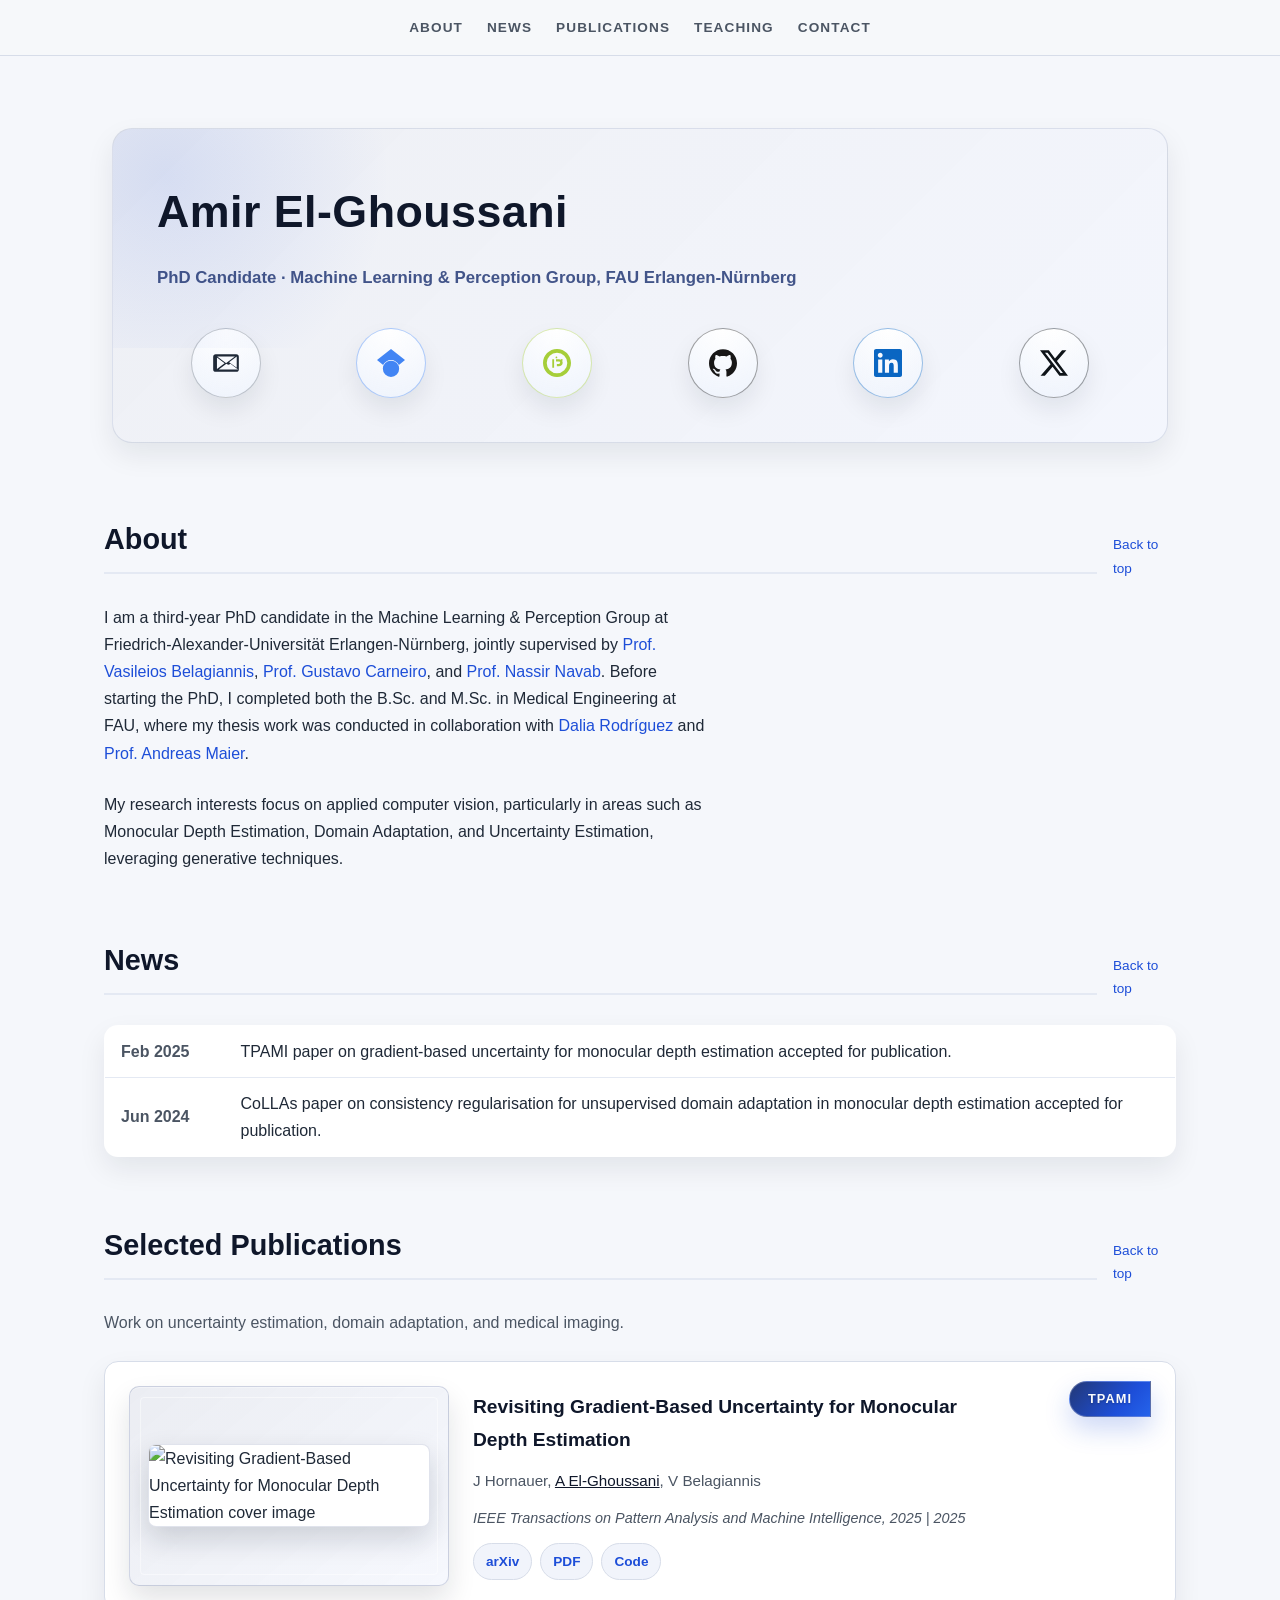
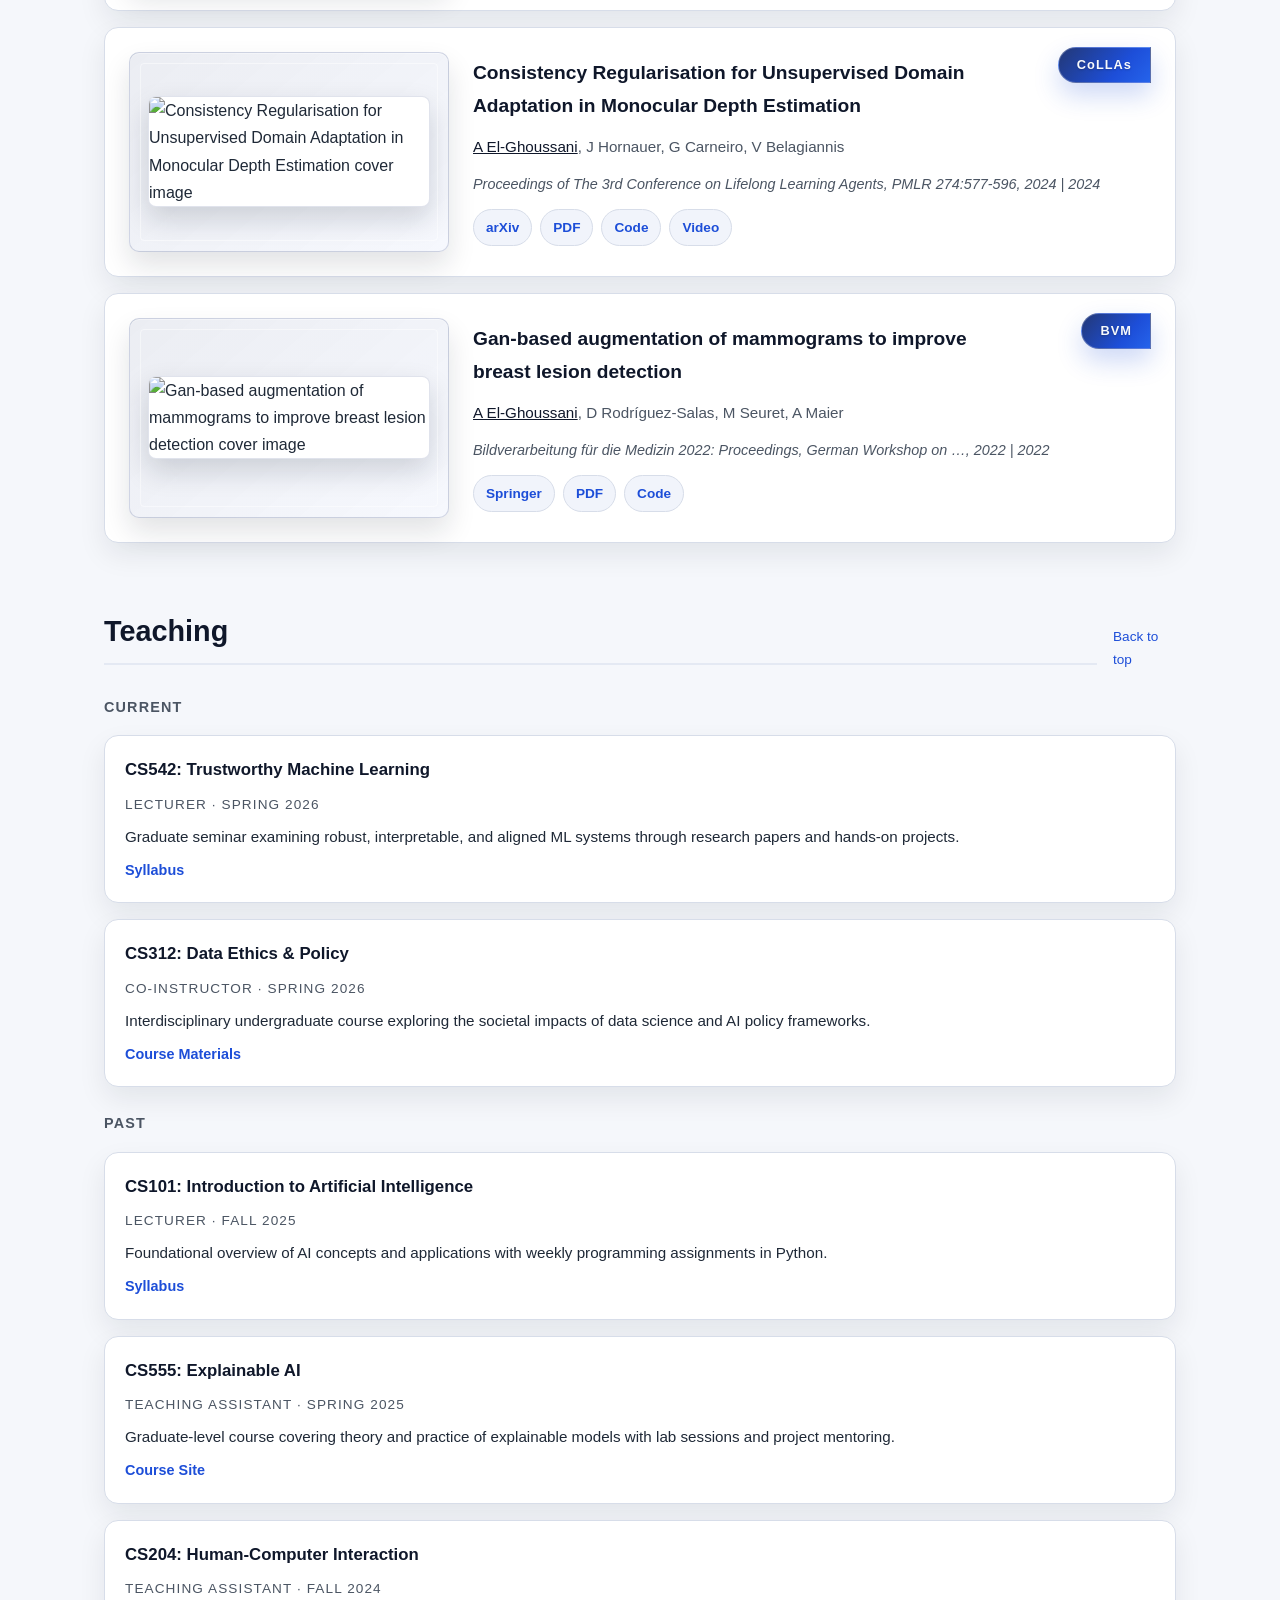
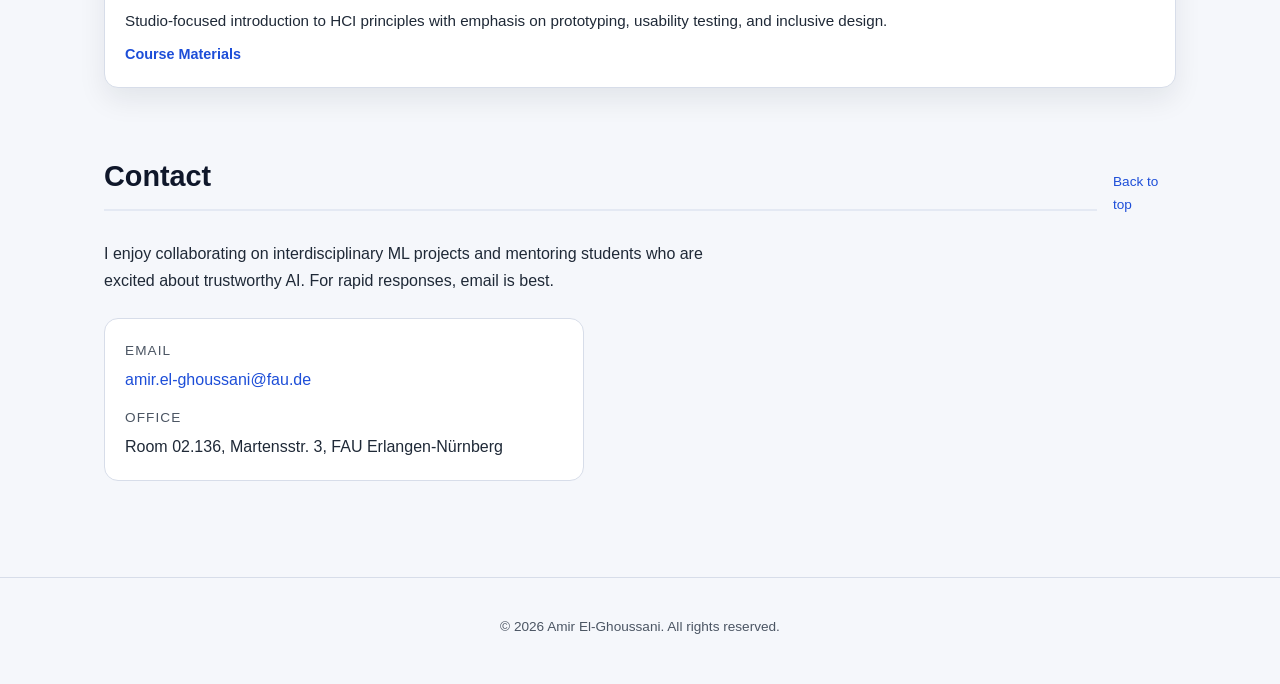
==== commit 87fa602a: "3rd" ====
--- a/index.html
+++ b/index.html
@@ -22,49 +22,57 @@
   <div class="layout">
     <main class="layout__content" role="main">
       <section class="hero" id="home" aria-labelledby="hero-heading">
-        <div class="hero__intro">
-          <h1 class="hero__name" id="hero-heading">Amir El-Ghoussani</h1>
-          <p class="hero__role">PhD Candidate · Machine Learning &amp; Perception Group, FAU Erlangen-Nürnberg</p>
-          <p class="hero__summary">I develop uncertainty-aware perception and generative models that make vision systems reliable in robotics and healthcare.</p>
-        </div>
-        <div class="hero__links" aria-label="External profiles">
-          <a class="hero__badge hero__badge--gmail" href="mailto:amir.el-ghoussani@fau.de" aria-label="Email">
-            <svg class="hero__icon" viewBox="0 0 24 24" role="img" aria-hidden="true" xmlns="http://www.w3.org/2000/svg">
-              <path fill="currentColor" d="M24 5.457v13.909c0 .904-.732 1.636-1.636 1.636h-3.819V11.73L12 16.64l-6.545-4.91v9.273H1.636A1.636 1.636 0 0 1 0 19.366V5.457c0-2.023 2.309-3.178 3.927-1.964L5.455 4.64 12 9.548l6.545-4.91 1.528-1.145C21.69 2.28 24 3.434 24 5.457z" />
-            </svg>
-          </a>
-          <a class="hero__badge hero__badge--scholar" href="https://scholar.google.com/" target="_blank" rel="noopener noreferrer" aria-label="Google Scholar">
-            <svg class="hero__icon" viewBox="0 0 24 24" role="img" aria-hidden="true" xmlns="http://www.w3.org/2000/svg">
-              <path fill="currentColor" d="M5.242 13.769L0 9.5 12 0l12 9.5-5.242 4.269C17.548 11.249 14.978 9.5 12 9.5c-2.977 0-5.548 1.748-6.758 4.269zM12 10a7 7 0 1 0 0 14 7 7 0 0 0 0-14z" />
-            </svg>
-          </a>
-          <a class="hero__badge hero__badge--semantic" href="https://www.semanticscholar.org/" target="_blank" rel="noopener noreferrer" aria-label="Semantic Scholar">
-            <svg class="hero__icon" viewBox="0 0 24 24" role="img" aria-hidden="true" xmlns="http://www.w3.org/2000/svg">
-              <path fill="currentColor" d="M24 8.609c-.848.536-1.436.83-2.146 1.245-4.152 2.509-8.15 5.295-11.247 8.981l-1.488 1.817-4.568-7.268c1.021.814 3.564 3.098 4.603 3.599l3.356-2.526c2.336-1.644 8.946-5.226 11.49-5.848ZM8.046 15.201c.346.277.692.537.969.744.761-3.668.121-7.613-1.886-11.039 3.374-.052 6.731-.087 10.105-.139a14.794 14.794 0 0 1 1.298 5.295c.294-.156.588-.294.883-.433-.104-1.868-.641-3.91-1.662-6.263-4.602-.018-9.188-.018-13.79-.018 2.993 3.547 4.36 7.839 4.083 11.853Zm-.623-.484c.087.086.191.155.277.225-.138-3.409-1.419-6.887-3.824-9.881H1.73c3.098 2.855 4.984 6.299 5.693 9.656Zm-.744-.658c.104.087.208.173.329.277-.9-2.526-2.492-5.018-4.741-7.198H0c2.89 2.076 5.122 4.481 6.679 6.921Z" />
-            </svg>
-          </a>
-          <a class="hero__badge hero__badge--github" href="https://github.com/" target="_blank" rel="noopener noreferrer" aria-label="GitHub">
-            <svg class="hero__icon" viewBox="0 0 24 24" role="img" aria-hidden="true" xmlns="http://www.w3.org/2000/svg">
-              <path fill="currentColor" d="M12 .297c-6.63 0-12 5.373-12 12 0 5.303 3.438 9.8 8.205 11.385.6.113.82-.258.82-.577 0-.285-.01-1.04-.015-2.04-3.338.724-4.042-1.61-4.042-1.61C4.422 18.07 3.633 17.7 3.633 17.7c-1.087-.744.084-.729.084-.729 1.205.084 1.838 1.236 1.838 1.236 1.07 1.835 2.809 1.305 3.495.998.108-.776.417-1.305.76-1.605-2.665-.3-5.466-1.332-5.466-5.93 0-1.31.465-2.38 1.235-3.22-.135-.303-.54-1.523.105-3.176 0 0 1.005-.322 3.3 1.23.96-.267 1.98-.399 3-.405 1.02.006 2.04.138 3 .405 2.28-1.552 3.285-1.23 3.285-1.23.645 1.653.24 2.873.12 3.176.765.84 1.23 1.91 1.23 3.22 0 4.61-2.805 5.625-5.475 5.92.42.36.81 1.096.81 2.22 0 1.606-.015 2.896-.015 3.286 0 .315.21.69.825.57C20.565 22.092 24 17.592 24 12.297c0-6.627-5.373-12-12-12" />
-            </svg>
-          </a>
-          <a class="hero__badge hero__badge--linkedin" href="https://www.linkedin.com/" target="_blank" rel="noopener noreferrer" aria-label="LinkedIn">
-            <svg class="hero__icon" viewBox="0 0 24 24" role="img" aria-hidden="true" xmlns="http://www.w3.org/2000/svg">
-              <path fill="currentColor" d="M20.447 20.452h-3.554v-5.569c0-1.328-.027-3.037-1.852-3.037-1.853 0-2.136 1.445-2.136 2.939v5.667H9.351V9h3.414v1.561h.046c.477-.9 1.637-1.85 3.37-1.85 3.601 0 4.267 2.37 4.267 5.455v6.286zM5.337 7.433c-1.144 0-2.063-.926-2.063-2.065 0-1.138.92-2.063 2.063-2.063 1.14 0 2.064.925 2.064 2.063 0 1.139-.925 2.065-2.064 2.065zm1.782 13.019H3.555V9h3.564v11.452zM22.225 0H1.771C.792 0 0 .774 0 1.729v20.542C0 23.227.792 24 1.771 24h20.451C23.2 24 24 23.227 24 22.271V1.729C24 .774 23.2 0 22.222 0h.003z" />
-            </svg>
-          </a>
-          <a class="hero__badge hero__badge--x" href="https://twitter.com/" target="_blank" rel="noopener noreferrer" aria-label="X">
-            <svg class="hero__icon" viewBox="0 0 24 24" role="img" aria-hidden="true" xmlns="http://www.w3.org/2000/svg">
-              <path fill="currentColor" d="M18.901 1.153h3.68l-8.04 9.19L24 22.846h-7.406l-5.8-7.584-6.638 7.584H.474l8.6-9.83L0 1.154h7.594l5.243 6.932ZM17.61 20.644h2.039L6.486 3.24H4.298Z" />
-            </svg>
-          </a>
+        <div class="hero__card">
+          <div class="hero__main">
+            <h1 class="hero__name" id="hero-heading">Amir El-Ghoussani</h1>
+            <p class="hero__role">PhD Candidate · Machine Learning &amp; Perception Group, FAU Erlangen-Nürnberg</p>
+          </div>
+          <div class="hero__links hero__links--distributed" aria-label="External profiles">
+            <a class="hero__badge hero__badge--mail" href="mailto:amir.el-ghoussani@fau.de" aria-label="Email">
+              <svg class="hero__icon" viewBox="0 0 24 24" role="img" aria-hidden="true" xmlns="http://www.w3.org/2000/svg">
+                <path fill="currentColor" d="M20.75 4.5H3.25A2.25 2.25 0 0 0 1 6.75v10.5A2.25 2.25 0 0 0 3.25 19.5h17.5A2.25 2.25 0 0 0 23 17.25V6.75A2.25 2.25 0 0 0 20.75 4.5Zm-1.11 2-7.14 5.35a.75.75 0 0 1-.9 0L4.46 6.5Zm-15.39.87 6.55 4.9-6.55 4.9Zm1.55 10.13 6.54-4.89.37.28a2.25 2.25 0 0 0 2.74 0l.37-.28 6.54 4.89Zm15.39-1.33-6.55-4.9 6.55-4.9Z" />
+              </svg>
+            </a>
+            <a class="hero__badge hero__badge--scholar" href="https://scholar.google.com/citations?user=ADA3mb8AAAAJ&hl=de&oi=sra" target="_blank" rel="noopener noreferrer" aria-label="Google Scholar">
+              <svg class="hero__icon" viewBox="0 0 24 24" role="img" aria-hidden="true" xmlns="http://www.w3.org/2000/svg">
+                <path fill="currentColor" d="M5.242 13.769L0 9.5 12 0l12 9.5-5.242 4.269C17.548 11.249 14.978 9.5 12 9.5c-2.977 0-5.548 1.748-6.758 4.269zM12 10a7 7 0 1 0 0 14 7 7 0 0 0 0-14z" />
+              </svg>
+            </a>
+            <a class="hero__badge hero__badge--orcid" href="https://orcid.org/0000-0002-1825-0097" target="_blank" rel="noopener noreferrer" aria-label="ORCID">
+              <svg class="hero__icon" viewBox="0 0 24 24" role="img" aria-hidden="true" xmlns="http://www.w3.org/2000/svg">
+                <path fill="currentColor" d="M12 0c6.63 0 12 5.37 12 12s-5.37 12-12 12S0 18.63 0 12 5.37 0 12 0Zm0 3.2a8.8 8.8 0 1 0 0 17.6 8.8 8.8 0 0 0 0-17.6Zm-.48 3.22c.42 0 .76.34.76.76s-.34.76-.76.76a.76.76 0 0 1 0-1.52Zm4.61 2.24c.42 0 .76.34.76.76s-.34.76-.76.76a.76.76 0 0 1 0-1.52Zm-8.18.05h1.56v7.46H7.95V9.71Zm3.2 0h2.42c1.97 0 3.3 1.23 3.3 3.05 0 1.84-1.37 3.08-3.32 3.08h-1.68v-2.08h1.63c.74 0 1.2-.42 1.2-1.02 0-.6-.46-.98-1.18-.98h-2.37V9.71Z" />
+              </svg>
+            </a>
+            <a class="hero__badge hero__badge--github" href="https://github.com/" target="_blank" rel="noopener noreferrer" aria-label="GitHub">
+              <svg class="hero__icon" viewBox="0 0 24 24" role="img" aria-hidden="true" xmlns="http://www.w3.org/2000/svg">
+                <path fill="currentColor" d="M12 .297c-6.63 0-12 5.373-12 12 0 5.303 3.438 9.8 8.205 11.385.6.113.82-.258.82-.577 0-.285-.01-1.04-.015-2.04-3.338.724-4.042-1.61-4.042-1.61C4.422 18.07 3.633 17.7 3.633 17.7c-1.087-.744.084-.729.084-.729 1.205.084 1.838 1.236 1.838 1.236 1.07 1.835 2.809 1.305 3.495.998.108-.776.417-1.305.76-1.605-2.665-.3-5.466-1.332-5.466-5.93 0-1.31.465-2.38 1.235-3.22-.135-.303-.54-1.523.105-3.176 0 0 1.005-.322 3.3 1.23.96-.267 1.98-.399 3-.405 1.02.006 2.04.138 3 .405 2.28-1.552 3.285-1.23 3.285-1.23.645 1.653.24 2.873.12 3.176.765.84 1.23 1.91 1.23 3.22 0 4.61-2.805 5.625-5.475 5.92.42.36.81 1.096.81 2.22 0 1.606-.015 2.896-.015 3.286 0 .315.21.69.825.57C20.565 22.092 24 17.592 24 12.297c0-6.627-5.373-12-12-12" />
+              </svg>
+            </a>
+            <a class="hero__badge hero__badge--linkedin" href="https://www.linkedin.com/in/amir-el-ghoussani-715637171?lipi=urn%3Ali%3Apage%3Ad_flagship3_profile_view_base_contact_details%3BEyvg%2BdqFRr%2BPEzBvsZKMIw%3D%3D" target="_blank" rel="noopener noreferrer" aria-label="LinkedIn">
+              <svg class="hero__icon" viewBox="0 0 24 24" role="img" aria-hidden="true" xmlns="http://www.w3.org/2000/svg">
+                <path fill="currentColor" d="M20.447 20.452h-3.554v-5.569c0-1.328-.027-3.037-1.852-3.037-1.853 0-2.136 1.445-2.136 2.939v5.667H9.351V9h3.414v1.561h.046c.477-.9 1.637-1.85 3.37-1.85 3.601 0 4.267 2.37 4.267 5.455v6.286zM5.337 7.433c-1.144 0-2.063-.926-2.063-2.065 0-1.138.92-2.063 2.063-2.063 1.14 0 2.064.925 2.064 2.063 0 1.139-.925 2.065-2.064 2.065zm1.782 13.019H3.555V9h3.564v11.452zM22.225 0H1.771C.792 0 0 .774 0 1.729v20.542C0 23.227.792 24 1.771 24h20.451C23.2 24 24 23.227 24 22.271V1.729C24 .774 23.2 0 22.222 0h.003z" />
+              </svg>
+            </a>
+            <a class="hero__badge hero__badge--x" href="https://x.com/AmirElGhoussani" target="_blank" rel="noopener noreferrer" aria-label="X">
+              <svg class="hero__icon" viewBox="0 0 24 24" role="img" aria-hidden="true" xmlns="http://www.w3.org/2000/svg">
+                <path fill="currentColor" d="M18.901 1.153h3.68l-8.04 9.19L24 22.846h-7.406l-5.8-7.584-6.638 7.584H.474l8.6-9.83L0 1.154h7.594l5.243 6.932ZM17.61 20.644h2.039L6.486 3.24H4.298Z" />
+              </svg>
+            </a>
+          </div>
         </div>
       </section>
 
       <section id="about" class="section" aria-labelledby="about-heading">
-        <h2 class="section__title" id="about-heading">About</h2>
-        <p class="section__body">I am a third-year PhD student in the Machine Learning &amp; Perception group at FAU, fortunately supervised by <a href="https://www.lms.tf.fau.de/person/vasileios-belagiannis/" target="_blank" rel="noopener noreferrer">Prof. Vasileios Belagiannis</a> (FAU), <a href="https://www.surrey.ac.uk/people/gustavo-carneiro" target="_blank" rel="noopener noreferrer">Prof. Gustavo Carneiro</a> (University of Surrey, UK), and <a href="https://www.professoren.tum.de/navab-nassir/" target="_blank" rel="noopener noreferrer">Prof. Nassir Navab</a> (Technical University of Munich, Germany). My research focuses on bridging sim2real gaps using generative modelling. Prior to the PhD I completed an M.Sc. in Medical Engineering at FAU, collaborating closely with <a href="https://www.cs1.tf.fau.de/person/dalia-rodriguez-salas/" target="_blank" rel="noopener noreferrer">Dalia Rodríguez</a> and <a href="https://lme.tf.fau.de/person/maier/" target="_blank" rel="noopener noreferrer">Prof. Andreas Maier</a>.</p>
-      </section>
+        <div class="section__header">
+          <h2 class="section__title" id="about-heading">About</h2>
+          <a class="section__link" href="#home">Back to top</a>
+        </div>
+        <p class="section__body">I am a third-year PhD candidate in the Machine Learning &amp; Perception Group at Friedrich-Alexander-Universität Erlangen-Nürnberg, jointly supervised by <a href="https://www.lms.tf.fau.de/person/vasileios-belagiannis/" target="_blank" rel="noopener noreferrer">Prof. Vasileios Belagiannis</a>, <a href="https://www.surrey.ac.uk/people/gustavo-carneiro" target="_blank" rel="noopener noreferrer">Prof. Gustavo Carneiro</a>, and <a href="https://www.professoren.tum.de/navab-nassir/" target="_blank" rel="noopener noreferrer">Prof. Nassir Navab</a>. Before starting the PhD, I completed both the B.Sc. and M.Sc. in Medical Engineering at FAU, where my thesis work was conducted in collaboration with <a href="https://www.cs1.tf.fau.de/person/dalia-rodriguez-salas/" target="_blank" rel="noopener noreferrer">Dalia Rodríguez</a> and <a href="https://lme.tf.fau.de/person/maier/" target="_blank" rel="noopener noreferrer">Prof. Andreas Maier</a>.</p>
+        <p class="section__body">My research interests focus on applied computer vision, particularly in areas such as Monocular Depth Estimation, Domain Adaptation, and Uncertainty Estimation, leveraging generative techniques.</p>
+      
+      
+      </section>
+
 
       <section id="news" class="section" aria-labelledby="news-heading">
         <div class="section__header">
@@ -74,23 +82,22 @@
         <table class="news-table">
           <tbody>
             <tr>
-              <td class="news-table__date">Dec 2025</td>
-              <td class="news-table__detail">TPAMI article on gradient-based uncertainty for monocular depth estimation accepted for publication.</td>
+              <td class="news-table__date">Feb 2025</td>
+              <td class="news-table__detail">TPAMI paper on gradient-based uncertainty for monocular depth estimation accepted for publication.</td>
             </tr>
             <tr>
-              <td class="news-table__date">Oct 2025</td>
-              <td class="news-table__detail">Invited seminar at the University of Surrey on semi-supervised domain adaptation for depth estimation.</td>
-            </tr>
-            <tr>
-              <td class="news-table__date">Aug 2025</td>
-              <td class="news-table__detail">Received best poster recognition at BVM for GAN-based mammography augmentation.</td>
+              <td class="news-table__date">Jun 2024</td>
+              <td class="news-table__detail">CoLLAs paper on consistency regularisation for unsupervised domain adaptation in monocular depth estimation accepted for publication.</td>
             </tr>
           </tbody>
         </table>
       </section>
 
       <section id="publications" class="section" aria-labelledby="publications-heading">
-        <h2 class="section__title" id="publications-heading">Selected Publications</h2>
+        <div class="section__header">
+          <h2 class="section__title" id="publications-heading">Selected Publications</h2>
+          <a class="section__link" href="#home">Back to top</a>
+        </div>
         <p class="section__body section__body--intro">Work on uncertainty estimation, domain adaptation, and medical imaging.</p>
         <div class="publications-list" data-publications-list>
           <article class="publication-card publication-card--loading">
@@ -101,7 +108,7 @@
           <div class="publications-list">
             <article class="publication-card">
               <h3 class="publication-card__title"><strong>Revisiting Gradient-Based Uncertainty for Monocular Depth Estimation</strong></h3>
-              <p class="publication-card__meta">Julia Hornauer, Amir El-Ghoussani, Vasileios Belagiannis</p>
+              <p class="publication-card__meta">Julia Hornauer, <span class="publication-author--self">Amir El-Ghoussani</span>, Vasileios Belagiannis</p>
               <p class="publication-card__venue">IEEE Transactions on Pattern Analysis and Machine Intelligence · 2025</p>
               <div class="publication-actions">
                 <a class="publication-action" href="https://arxiv.org/abs/2502.05964" target="_blank" rel="noopener noreferrer">arXiv</a>
@@ -112,7 +119,7 @@
 
             <article class="publication-card">
               <h3 class="publication-card__title"><strong>Consistency Regularisation for Unsupervised Domain Adaptation in Monocular Depth Estimation</strong></h3>
-              <p class="publication-card__meta">Amir El-Ghoussani, Julia Hornauer, Gustavo Carneiro, Vasileios Belagiannis</p>
+              <p class="publication-card__meta"><span class="publication-author--self">Amir El-Ghoussani</span>, Julia Hornauer, Gustavo Carneiro, Vasileios Belagiannis</p>
               <p class="publication-card__venue">Conference on Lifelong Learning Agents (CoLLAs) · 2024</p>
               <div class="publication-actions">
                 <a class="publication-action" href="https://arxiv.org/abs/2405.17704" target="_blank" rel="noopener noreferrer">Springer</a>
@@ -123,7 +130,7 @@
 
             <article class="publication-card">
               <h3 class="publication-card__title"><strong>Learning Interpretable Representations for Responsible AI Systems</strong></h3>
-              <p class="publication-card__meta"><strong>Amir El-Ghoussani</strong>, Alex Rivera, Priya Singh</p>
+              <p class="publication-card__meta"><strong class="publication-author--self">Amir El-Ghoussani</strong>, Alex Rivera, Priya Singh</p>
               <p class="publication-card__venue">ICML 2026</p>
               <div class="publication-actions">
                 <a class="publication-action" href="#" target="_blank" rel="noopener noreferrer">Paper / PDF</a>
@@ -134,7 +141,7 @@
 
             <article class="publication-card">
               <h3 class="publication-card__title"><strong>Human-Centered Explanations for Real-Time Decision Support</strong></h3>
-              <p class="publication-card__meta">Lina Chen, <strong>Amir El-Ghoussani</strong>, Mateo García</p>
+              <p class="publication-card__meta">Lina Chen, <strong class="publication-author--self">Amir El-Ghoussani</strong>, Mateo García</p>
               <p class="publication-card__venue">CHI 2025</p>
               <div class="publication-actions">
                 <a class="publication-action" href="#" target="_blank" rel="noopener noreferrer">Paper / PDF</a>
@@ -145,7 +152,7 @@
 
             <article class="publication-card">
               <h3 class="publication-card__title"><strong>Bridging Social Science and Machine Learning for Fair Outcomes</strong></h3>
-              <p class="publication-card__meta"><strong>Amir El-Ghoussani</strong>, Dana Schultz, Emre Yılmaz</p>
+              <p class="publication-card__meta"><strong class="publication-author--self">Amir El-Ghoussani</strong>, Dana Schultz, Emre Yılmaz</p>
               <p class="publication-card__venue">Nature Communications 2024</p>
               <div class="publication-actions">
                 <a class="publication-action" href="#" target="_blank" rel="noopener noreferrer">Paper / PDF</a>
@@ -158,7 +165,10 @@
       </section>
 
       <section id="teaching" class="section" aria-labelledby="teaching-heading">
-        <h2 class="section__title" id="teaching-heading">Teaching</h2>
+        <div class="section__header">
+          <h2 class="section__title" id="teaching-heading">Teaching</h2>
+          <a class="section__link" href="#home">Back to top</a>
+        </div>
         <div class="teaching-group">
           <h3 class="teaching-group__title">Current</h3>
           <ul class="teaching-list" aria-label="Current teaching">
@@ -202,7 +212,10 @@
       </section>
 
       <section id="contact" class="section" aria-labelledby="contact-heading">
-        <h2 class="section__title" id="contact-heading">Contact</h2>
+        <div class="section__header">
+          <h2 class="section__title" id="contact-heading">Contact</h2>
+          <a class="section__link" href="#home">Back to top</a>
+        </div>
         <p class="section__body">I enjoy collaborating on interdisciplinary ML projects and mentoring students who are excited about trustworthy AI. For rapid responses, email is best.</p>
         <dl class="contact-list">
           <div class="contact-list__item">
@@ -275,6 +288,86 @@
       if (yearEl) {
         yearEl.textContent = new Date().getFullYear();
       }
+
+      var namePattern = /(Amir El-Ghoussani|A\.?\s?El-Ghoussani)/g;
+
+      function underlineTextNode(textNode) {
+        if (!textNode || !textNode.nodeValue || !textNode.parentNode) {
+          return;
+        }
+        var parentElement = textNode.parentElement;
+        if (parentElement && parentElement.closest && parentElement.closest('.publication-author--self')) {
+          return;
+        }
+        namePattern.lastIndex = 0;
+        if (!namePattern.test(textNode.nodeValue)) {
+          return;
+        }
+        namePattern.lastIndex = 0;
+        var text = textNode.nodeValue;
+        var fragment = document.createDocumentFragment();
+        var lastIndex = 0;
+        var match;
+        while ((match = namePattern.exec(text)) !== null) {
+          if (match.index > lastIndex) {
+            fragment.appendChild(document.createTextNode(text.slice(lastIndex, match.index)));
+          }
+          var span = document.createElement('span');
+          span.className = 'publication-author--self';
+          span.textContent = match[0];
+          fragment.appendChild(span);
+          lastIndex = namePattern.lastIndex;
+        }
+        if (lastIndex < text.length) {
+          fragment.appendChild(document.createTextNode(text.slice(lastIndex)));
+        }
+        textNode.parentNode.replaceChild(fragment, textNode);
+      }
+
+      function underlineWithin(root) {
+        if (!root) {
+          return;
+        }
+        if (root.nodeType === Node.TEXT_NODE) {
+          underlineTextNode(root);
+          return;
+        }
+        var walker = document.createTreeWalker(root, NodeFilter.SHOW_TEXT, null, false);
+        var textNodes = [];
+        var currentNode = walker.nextNode();
+        while (currentNode) {
+          textNodes.push(currentNode);
+          currentNode = walker.nextNode();
+        }
+        for (var i = 0; i < textNodes.length; i++) {
+          underlineTextNode(textNodes[i]);
+        }
+      }
+
+      var publicationsSection = document.getElementById('publications');
+      if (!publicationsSection) {
+        return;
+      }
+
+      underlineWithin(publicationsSection);
+
+      var listTarget = publicationsSection.querySelector('[data-publications-list]');
+      if (listTarget && 'MutationObserver' in window) {
+        var observer = new MutationObserver(function (mutations) {
+          for (var i = 0; i < mutations.length; i++) {
+            var mutation = mutations[i];
+            for (var j = 0; j < mutation.addedNodes.length; j++) {
+              var addedNode = mutation.addedNodes[j];
+              if (addedNode.nodeType === Node.TEXT_NODE) {
+                underlineTextNode(addedNode);
+              } else if (addedNode.nodeType === Node.ELEMENT_NODE) {
+                underlineWithin(addedNode);
+              }
+            }
+          }
+        });
+        observer.observe(listTarget, { childList: true, subtree: true });
+      }
     });
   </script>
 </body>
--- a/style.css
+++ b/style.css
@@ -116,23 +116,40 @@
 }
 
 .hero {
-  display: grid;
-  gap: 24px;
-  padding: 40px;
+  padding: 8px;
+}
+
+.hero__card {
+  position: relative;
+  display: flex;
+  flex-direction: column;
+  gap: 32px;
+  padding: 44px;
   border-radius: var(--radius-lg);
   border: 1px solid rgba(35, 56, 118, 0.12);
   background:
     linear-gradient(135deg, rgba(35, 56, 118, 0.08), rgba(29, 78, 216, 0.05)),
     var(--color-surface);
   box-shadow: var(--shadow-card);
-  align-items: center;
-  grid-template-columns: repeat(auto-fit, minmax(240px, 1fr));
-}
-
-.hero__intro {
-  display: flex;
-  flex-direction: column;
-  gap: 12px;
+  align-items: stretch;
+  overflow: hidden;
+}
+
+.hero__card::after {
+  content: "";
+  position: absolute;
+  inset: -40% 60% 30% -30%;
+  background: radial-gradient(circle at center, rgba(29, 78, 216, 0.18), transparent 55%);
+  opacity: 0.65;
+  pointer-events: none;
+}
+
+.hero__main {
+  position: relative;
+  display: flex;
+  flex-direction: column;
+  gap: 16px;
+  z-index: 1;
 }
 
 .hero__name {
@@ -168,25 +185,39 @@
   flex-wrap: wrap;
 }
 
+.hero__links--distributed {
+  width: 100%;
+  display: grid;
+  grid-template-columns: repeat(auto-fit, minmax(120px, 1fr));
+  gap: 28px;
+  justify-items: center;
+  margin-top: 6px;
+}
+
 .hero__badge {
   display: inline-flex;
   align-items: center;
   justify-content: center;
-  width: 44px;
-  height: 44px;
-  border-radius: var(--radius-md);
-  border: 1px solid rgba(35, 56, 118, 0.12);
-  background: linear-gradient(145deg, #ffffff, #eef2fb);
+  width: 70px;
+  height: 70px;
+  border-radius: 50%;
+  border: 1px solid rgba(35, 56, 118, 0.18);
+  background:
+    radial-gradient(120% 120% at 50% 0%, rgba(255, 255, 255, 0.9), rgba(231, 238, 251, 0.75)),
+    #ffffff;
   color: var(--color-heading);
-  box-shadow: 0 10px 24px rgba(15, 23, 42, 0.08);
-  transition: transform 0.2s ease, box-shadow 0.2s ease, background 0.2s ease, border-color 0.2s ease, color 0.2s ease;
+  box-shadow: 0 12px 24px rgba(15, 23, 42, 0.08);
+  transition: transform 0.25s ease, box-shadow 0.25s ease, background 0.25s ease, border-color 0.25s ease, color 0.25s ease;
 }
 
 .hero__badge:hover,
 .hero__badge:focus-visible {
-  transform: translateY(-2px);
-  box-shadow: 0 16px 36px rgba(15, 23, 42, 0.16);
-  border-color: rgba(29, 78, 216, 0.25);
+  transform: translateY(-3px);
+  box-shadow: 0 20px 36px rgba(15, 23, 42, 0.16);
+  border-color: rgba(29, 78, 216, 0.35);
+  background:
+    radial-gradient(140% 140% at 50% 0%, rgba(236, 242, 254, 0.96), rgba(214, 227, 252, 0.78)),
+    #ffffff;
   color: var(--color-link);
   text-decoration: none;
 }
@@ -197,18 +228,35 @@
 }
 
 .hero__icon {
-  width: 24px;
-  height: 24px;
-}
-
-.hero__badge--gmail {
-  color: #EA4335;
-  border-color: rgba(234, 67, 53, 0.4);
-}
-
-.hero__badge--gmail:hover,
-.hero__badge--gmail:focus-visible {
-  background: rgba(234, 67, 53, 0.08);
+  width: 28px;
+  height: 28px;
+}
+
+@media (max-width: 960px) {
+  .hero__card {
+    padding: 36px;
+  }
+}
+
+@media (max-width: 640px) {
+  .hero {
+    padding: 0;
+  }
+
+  .hero__card {
+    padding: 26px;
+    gap: 20px;
+  }
+}
+
+.hero__badge--mail {
+  color: #1f2937;
+  border-color: rgba(31, 41, 55, 0.25);
+}
+
+.hero__badge--mail:hover,
+.hero__badge--mail:focus-visible {
+  background: rgba(31, 41, 55, 0.08);
 }
 
 .hero__badge--scholar {
@@ -221,14 +269,14 @@
   background: rgba(66, 133, 244, 0.08);
 }
 
-.hero__badge--semantic {
-  color: #0C7CFF;
-  border-color: rgba(12, 124, 255, 0.4);
-}
-
-.hero__badge--semantic:hover,
-.hero__badge--semantic:focus-visible {
-  background: rgba(12, 124, 255, 0.08);
+.hero__badge--orcid {
+  color: #A6CE39;
+  border-color: rgba(166, 206, 57, 0.4);
+}
+
+.hero__badge--orcid:hover,
+.hero__badge--orcid:focus-visible {
+  background: rgba(166, 206, 57, 0.12);
 }
 
 .hero__badge--github {
@@ -455,6 +503,13 @@
   color: var(--color-muted);
 }
 
+.publication-author--self {
+  text-decoration: underline;
+  text-decoration-thickness: 0.08em;
+  text-decoration-skip-ink: auto;
+  color: var(--color-heading);
+}
+
 .publication-card__venue {
   margin: 0;
   font-size: 0.9rem;
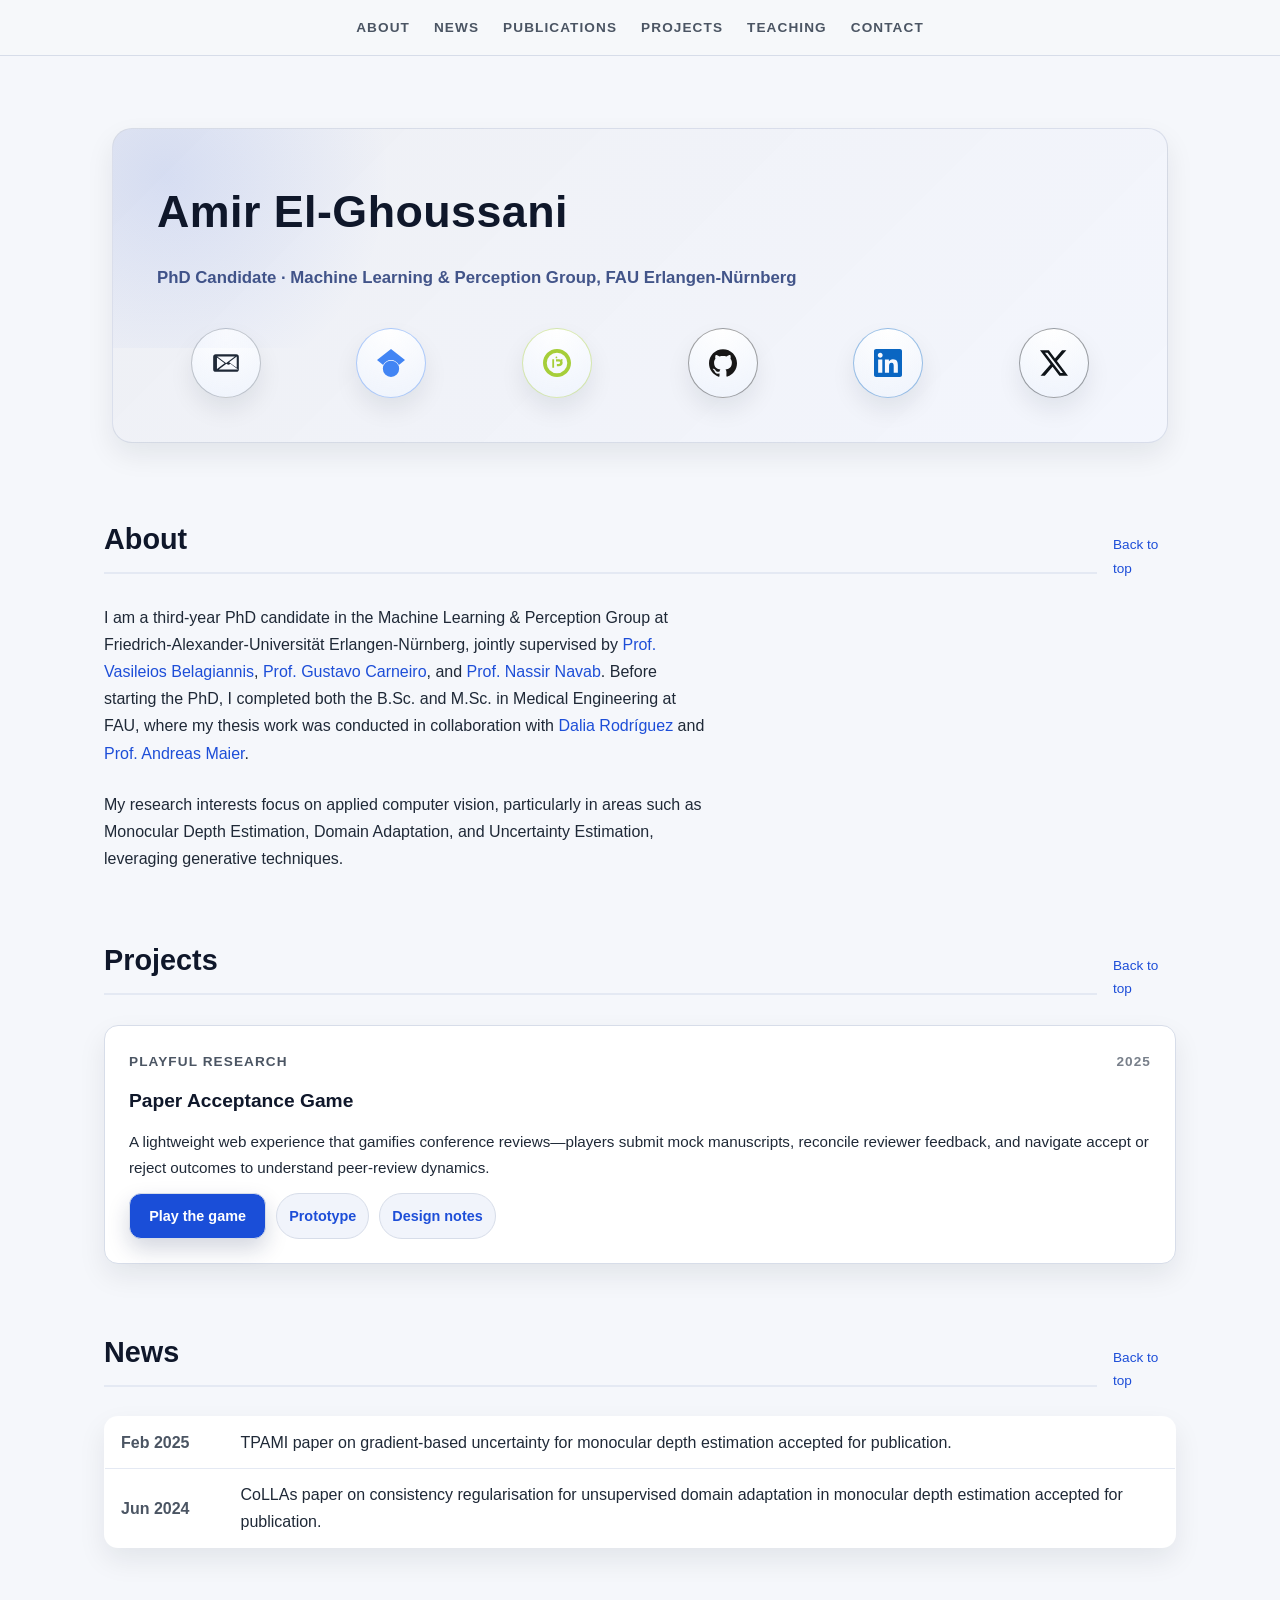
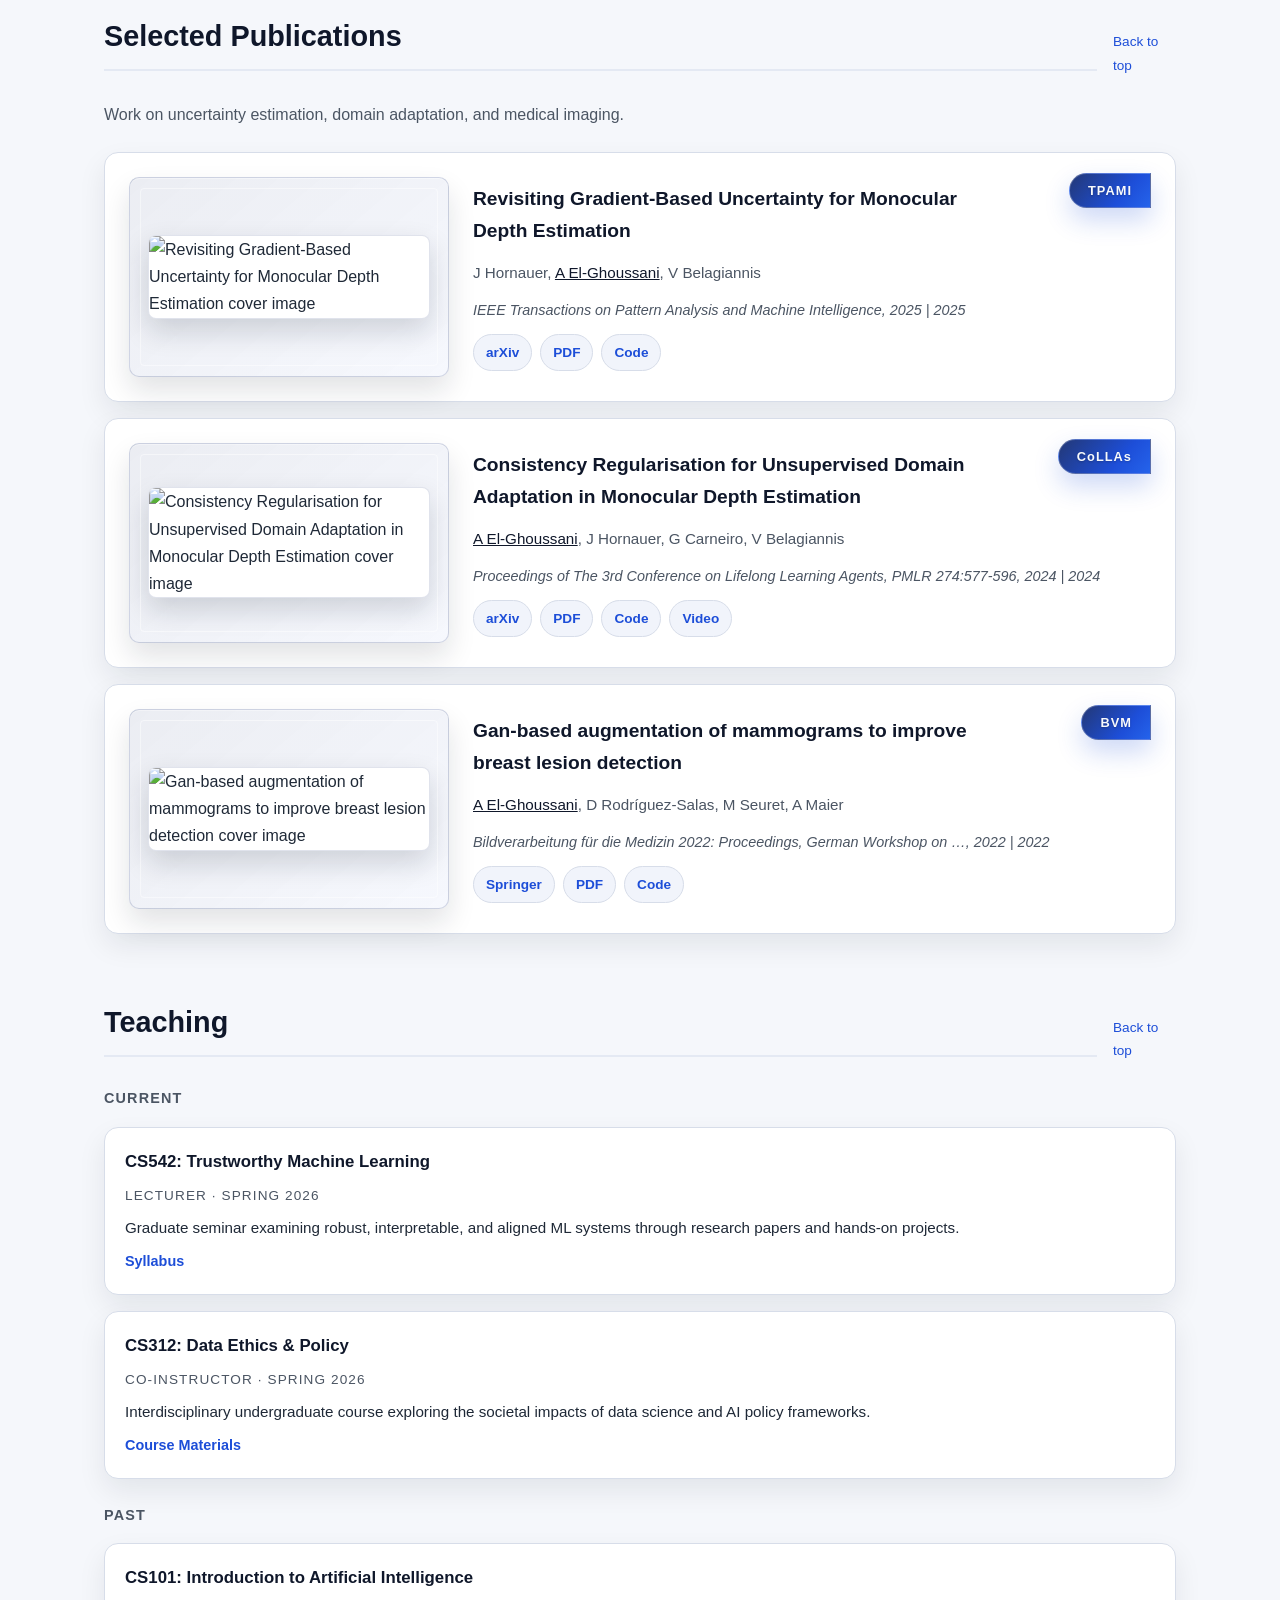
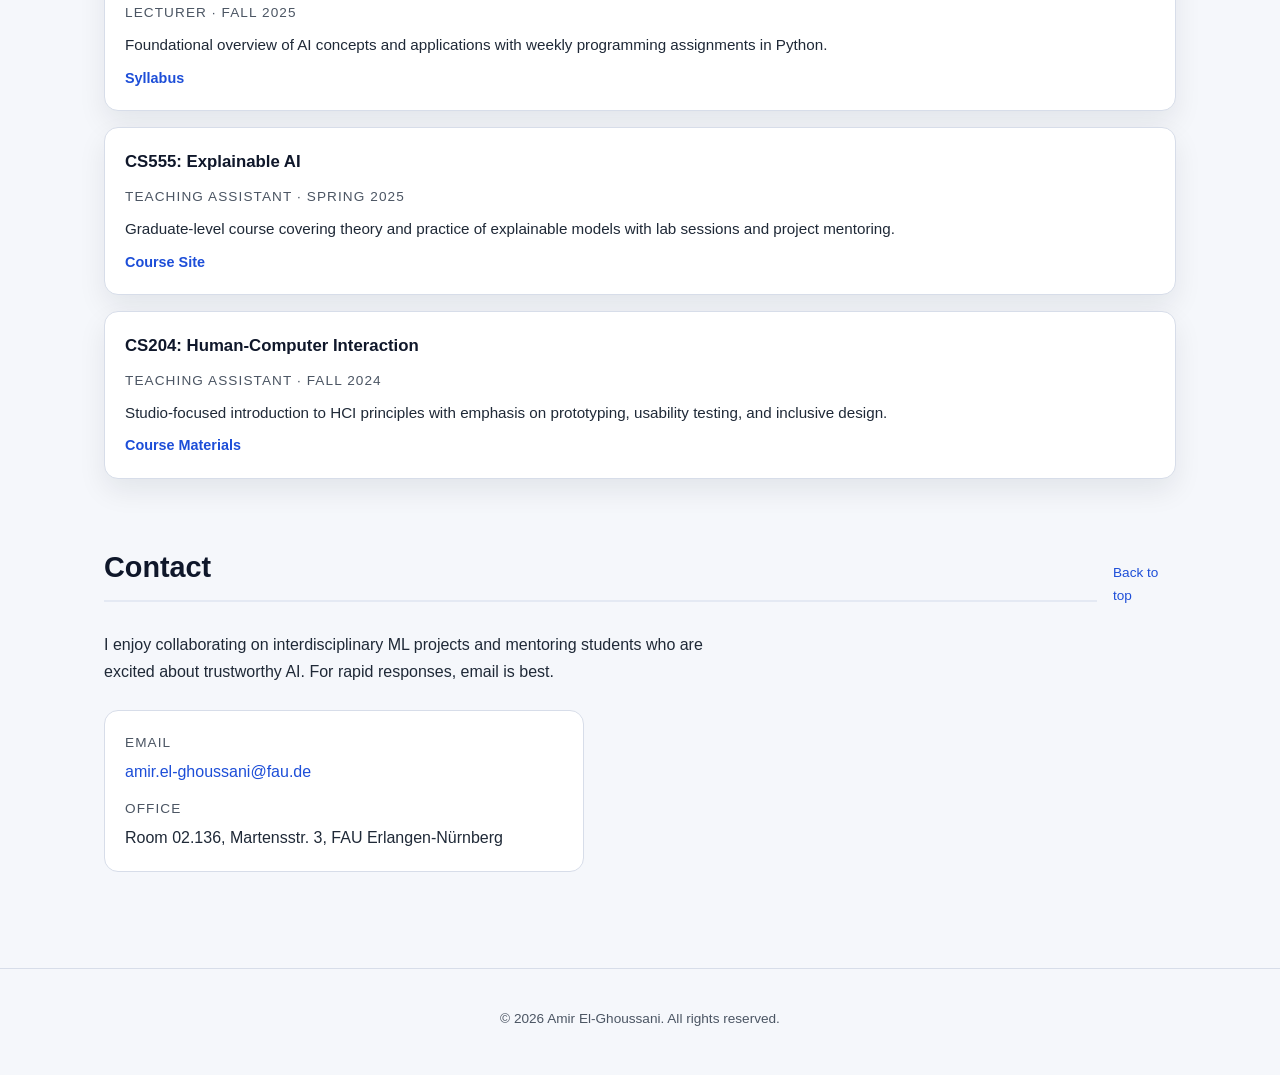
==== commit 874e4812: "papers" ====
--- a/index.html
+++ b/index.html
@@ -5,6 +5,34 @@
   <meta name="viewport" content="width=device-width, initial-scale=1">
   <title>Amir El-Ghoussani · Academic Homepage</title>
   <link rel="stylesheet" href="style.css">
+  <style>
+    .project-card__link--button {
+      display: inline-flex;
+      align-items: center;
+      justify-content: center;
+      padding: 0.6rem 1.2rem;
+      border-radius: 0.75rem;
+      background: var(--accent-500, #1a4ed8);
+      color: var(--surface-inverse, #ffffff);
+      font-weight: 600;
+      text-decoration: none;
+      box-shadow: var(--shadow-sm, 0 10px 22px rgba(16, 32, 81, 0.18));
+      gap: 0.4rem;
+      transition: transform 0.2s ease, box-shadow 0.2s ease, background-color 0.2s ease;
+    }
+
+    .project-card__link--button:hover,
+    .project-card__link--button:focus-visible {
+      background: var(--accent-600, #163fc7);
+      box-shadow: var(--shadow-md, 0 14px 26px rgba(12, 24, 64, 0.24));
+      transform: translateY(-1px);
+    }
+
+    .project-card__link--button:focus-visible {
+      outline: 3px solid var(--focus-ring, rgba(26, 78, 216, 0.35));
+      outline-offset: 2px;
+    }
+  </style>
 </head>
 <body>
   <header class="site-header" role="banner">
@@ -13,6 +41,7 @@
         <a class="site-header__link" href="#about">About</a>
         <a class="site-header__link" href="#news">News</a>
         <a class="site-header__link" href="#publications">Publications</a>
+        <a class="site-header__link" href="#projects">Projects</a>
         <a class="site-header__link" href="#teaching">Teaching</a>
         <a class="site-header__link" href="#contact">Contact</a>
       </nav>
@@ -73,6 +102,27 @@
       
       </section>
 
+      <section id="projects" class="section" aria-labelledby="projects-heading">
+        <div class="section__header">
+          <h2 class="section__title" id="projects-heading">Projects</h2>
+          <a class="section__link" href="#home">Back to top</a>
+        </div>
+        <div class="projects-grid" data-projects-grid>
+          <article class="project-card" data-project-year="2025" data-project-order="paper-acceptance-game">
+            <div class="project-card__meta">
+              <span class="project-card__tag">Playful Research</span>
+              <span class="project-card__year">2025</span>
+            </div>
+            <h3 class="project-card__title">Paper Acceptance Game</h3>
+            <p class="project-card__summary">A lightweight web experience that gamifies conference reviews—players submit mock manuscripts, reconcile reviewer feedback, and navigate accept or reject outcomes to understand peer-review dynamics.</p>
+            <div class="project-card__links">
+              <a class="project-card__link project-card__link--button" href="paper-acceptance-game.html" aria-label="Play the Paper Acceptance Game">Play the game</a>
+              <a class="project-card__link" href="#" aria-label="Paper Acceptance Game prototype">Prototype</a>
+              <a class="project-card__link" href="#" aria-label="Paper Acceptance Game design notes">Design notes</a>
+            </div>
+          </article>
+        </div>
+      </section>
 
       <section id="news" class="section" aria-labelledby="news-heading">
         <div class="section__header">
@@ -289,6 +339,24 @@
         yearEl.textContent = new Date().getFullYear();
       }
 
+      var projectsGrid = document.querySelector('[data-projects-grid]');
+      if (projectsGrid) {
+        var projectCards = Array.prototype.slice.call(projectsGrid.querySelectorAll('[data-project-year]'));
+        projectCards.sort(function (a, b) {
+          var yearA = parseInt(a.getAttribute('data-project-year'), 10) || 0;
+          var yearB = parseInt(b.getAttribute('data-project-year'), 10) || 0;
+          if (yearA === yearB) {
+            var orderA = (a.getAttribute('data-project-order') || '').toLowerCase();
+            var orderB = (b.getAttribute('data-project-order') || '').toLowerCase();
+            return orderA.localeCompare(orderB);
+          }
+          return yearB - yearA;
+        });
+        for (var k = 0; k < projectCards.length; k++) {
+          projectsGrid.appendChild(projectCards[k]);
+        }
+      }
+
       var namePattern = /(Amir El-Ghoussani|A\.?\s?El-Ghoussani)/g;
 
       function underlineTextNode(textNode) {
--- a/style.css
+++ b/style.css
@@ -354,6 +354,82 @@
   color: var(--color-muted);
 }
 
+.projects-grid {
+  display: grid;
+  gap: 20px;
+  grid-template-columns: repeat(auto-fit, minmax(260px, 1fr));
+}
+
+.project-card {
+  border: 1px solid var(--color-border);
+  border-radius: var(--radius-md);
+  padding: 24px;
+  background: var(--color-surface);
+  box-shadow: var(--shadow-card);
+  display: flex;
+  flex-direction: column;
+  gap: 16px;
+}
+
+.project-card__meta {
+  display: flex;
+  align-items: center;
+  justify-content: space-between;
+  font-size: 0.8rem;
+  letter-spacing: 0.08em;
+  text-transform: uppercase;
+  color: var(--color-muted);
+}
+
+.project-card__tag {
+  font-weight: 700;
+}
+
+.project-card__year {
+  font-weight: 600;
+  opacity: 0.75;
+}
+
+.project-card__title {
+  margin: 0;
+  font-size: 1.25rem;
+  color: var(--color-heading);
+}
+
+.project-card__summary {
+  margin: 0;
+  font-size: 1rem;
+  color: var(--color-text);
+  line-height: 1.7;
+}
+
+.project-card__links {
+  display: flex;
+  flex-wrap: wrap;
+  gap: 10px;
+}
+
+.project-card__link {
+  display: inline-flex;
+  align-items: center;
+  padding: 6px 12px;
+  border-radius: 999px;
+  border: 1px solid var(--color-border);
+  font-size: 0.85rem;
+  font-weight: 600;
+  color: var(--color-link);
+  background: var(--color-surface-alt);
+  transition: background 0.2s ease, border-color 0.2s ease, color 0.2s ease;
+}
+
+.project-card__link:hover,
+.project-card__link:focus {
+  background: var(--color-link);
+  border-color: var(--color-link);
+  color: #ffffff;
+  text-decoration: none;
+}
+
 .news-table {
   width: 100%;
   border-collapse: collapse;
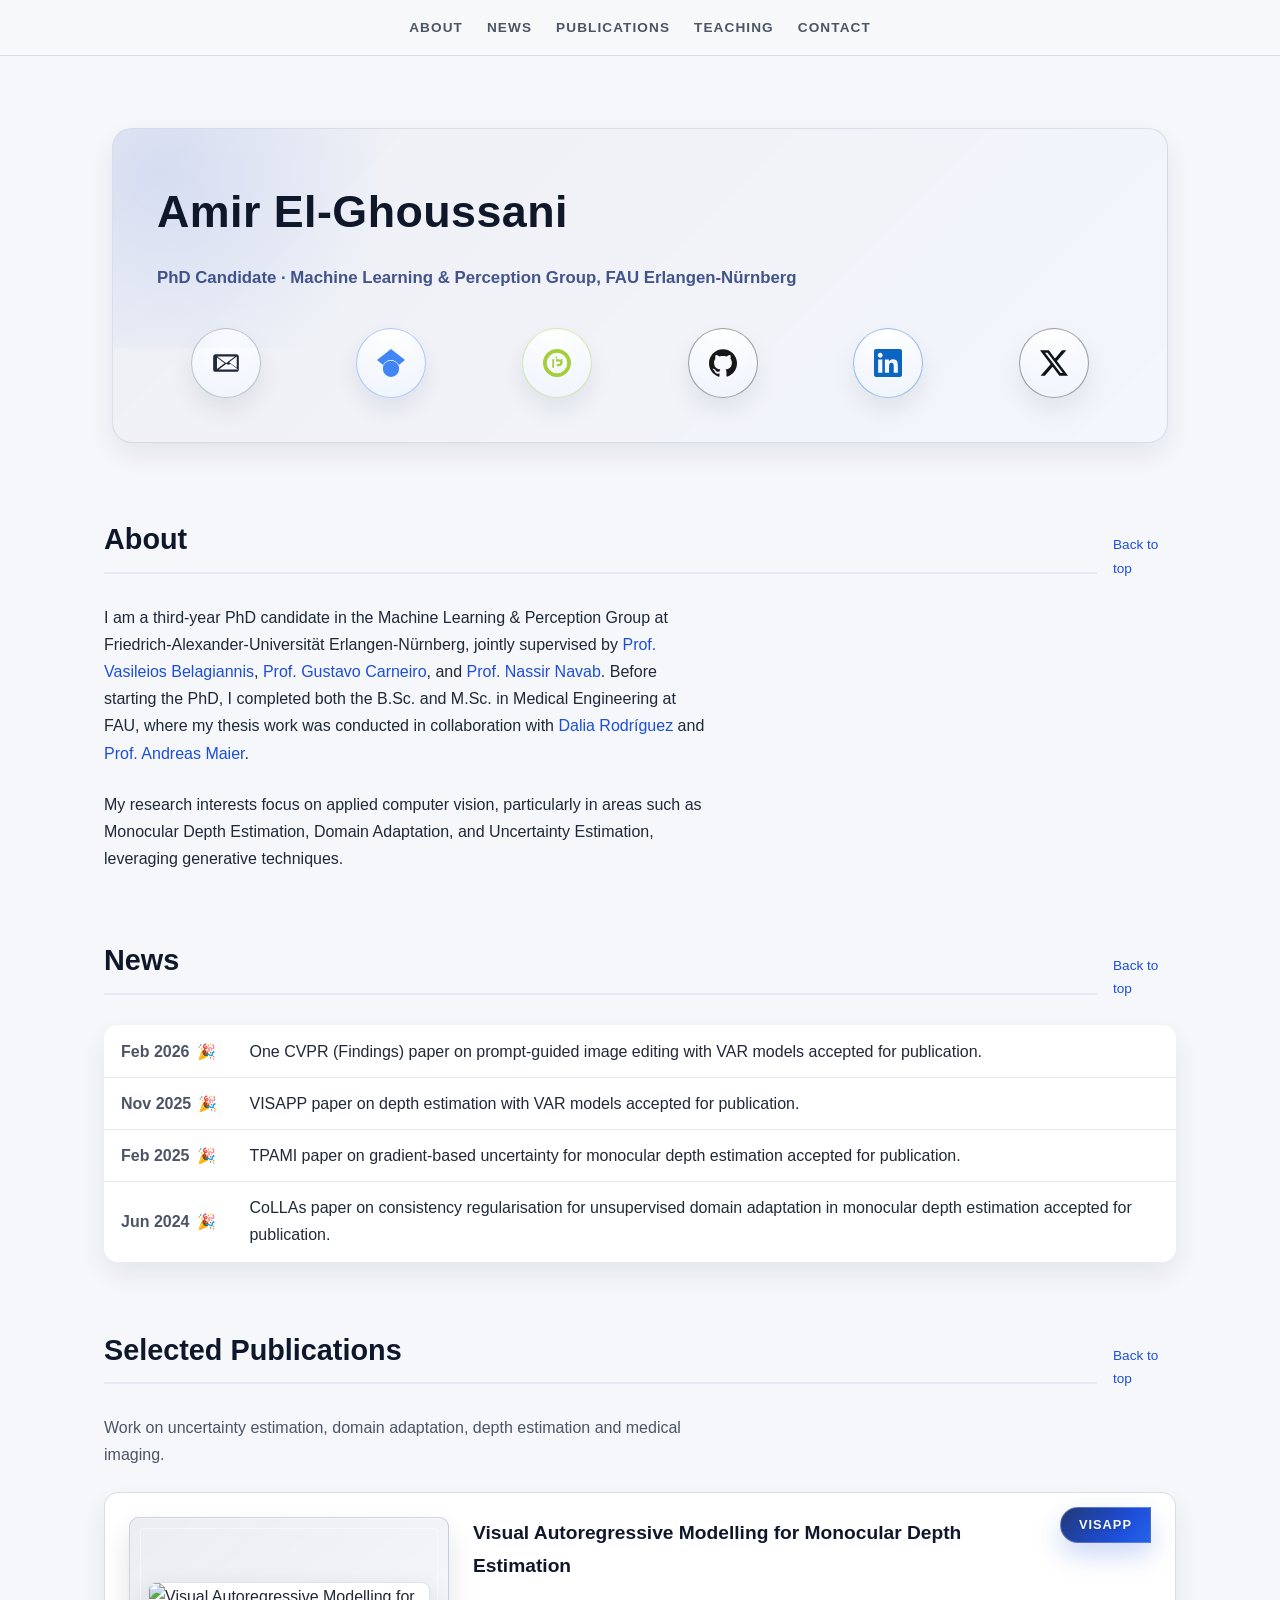
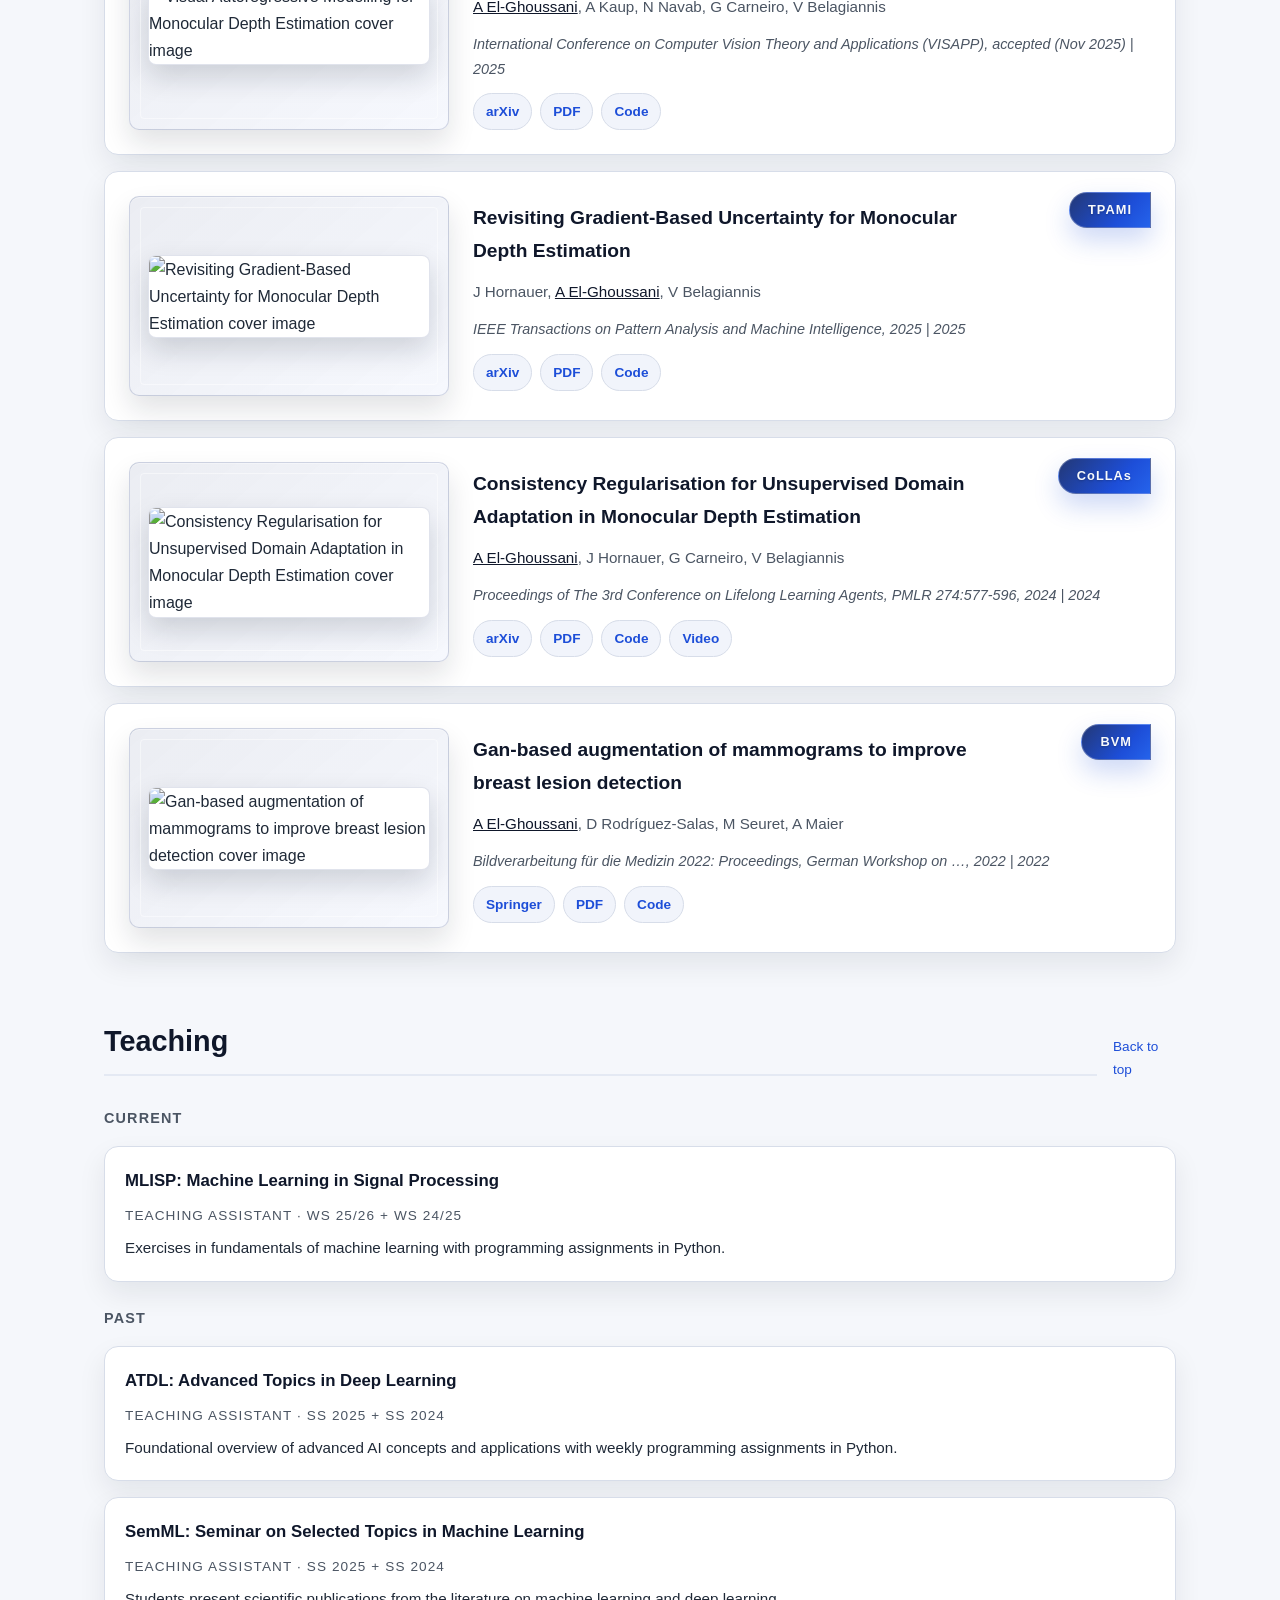
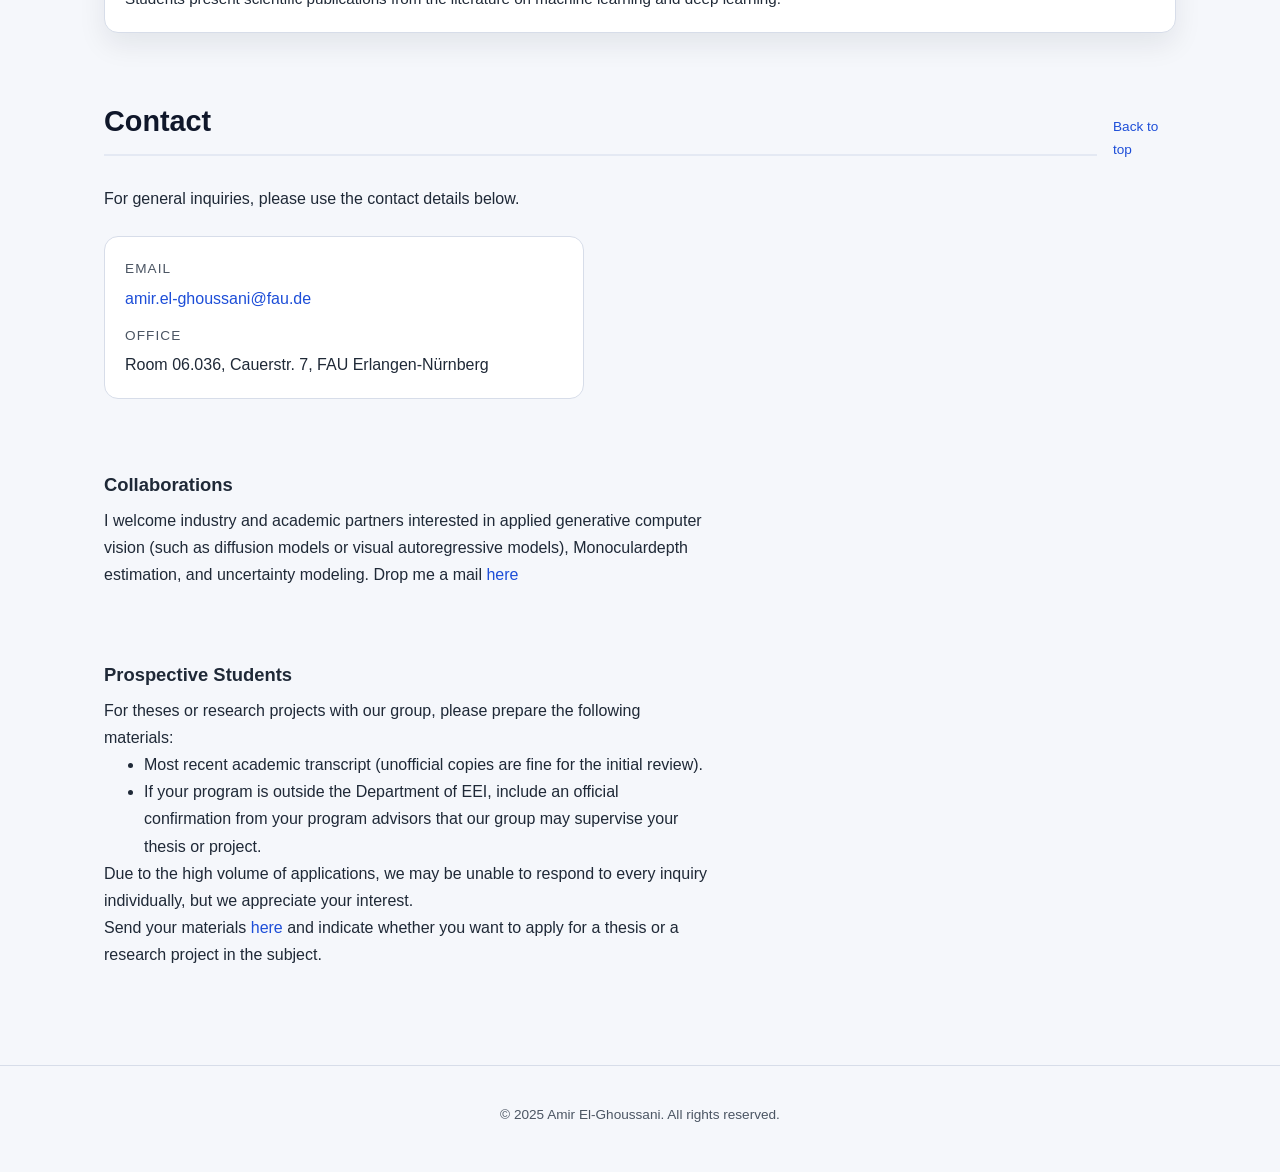
==== commit 1ebd3b0d: "update 28-2-26" ====
--- a/index.html
+++ b/index.html
@@ -4,6 +4,7 @@
   <meta charset="utf-8">
   <meta name="viewport" content="width=device-width, initial-scale=1">
   <title>Amir El-Ghoussani · Academic Homepage</title>
+  <link rel="icon" type="image/svg+xml" href='data:image/svg+xml,%3Csvg xmlns="http://www.w3.org/2000/svg" viewBox="0 0 64 64"%3E%3Ccircle cx="32" cy="32" r="30" fill="%231d4ed8"/%3E%3Ccircle cx="32" cy="24" r="10" fill="white"/%3E%3Cpath d="M14 51c2.5-10 10-16 18-16s15.5 6 18 16" fill="white"/%3E%3C/svg%3E'>
   <link rel="stylesheet" href="style.css">
   <style>
     .project-card__link--button {
@@ -32,6 +33,16 @@
       outline: 3px solid var(--focus-ring, rgba(26, 78, 216, 0.35));
       outline-offset: 2px;
     }
+    
+    .contact-subsection {
+      margin-top: 1.75rem;
+    }
+    
+    .contact-subsection h3 {
+      font-size: 1.15rem;
+      margin-bottom: 0.4rem;
+    }
+
   </style>
 </head>
 <body>
@@ -41,7 +52,6 @@
         <a class="site-header__link" href="#about">About</a>
         <a class="site-header__link" href="#news">News</a>
         <a class="site-header__link" href="#publications">Publications</a>
-        <a class="site-header__link" href="#projects">Projects</a>
         <a class="site-header__link" href="#teaching">Teaching</a>
         <a class="site-header__link" href="#contact">Contact</a>
       </nav>
@@ -67,12 +77,12 @@
                 <path fill="currentColor" d="M5.242 13.769L0 9.5 12 0l12 9.5-5.242 4.269C17.548 11.249 14.978 9.5 12 9.5c-2.977 0-5.548 1.748-6.758 4.269zM12 10a7 7 0 1 0 0 14 7 7 0 0 0 0-14z" />
               </svg>
             </a>
-            <a class="hero__badge hero__badge--orcid" href="https://orcid.org/0000-0002-1825-0097" target="_blank" rel="noopener noreferrer" aria-label="ORCID">
+            <a class="hero__badge hero__badge--orcid" href="https://orcid.org/0009-0009-5645-6684" target="_blank" rel="noopener noreferrer" aria-label="ORCID">
               <svg class="hero__icon" viewBox="0 0 24 24" role="img" aria-hidden="true" xmlns="http://www.w3.org/2000/svg">
                 <path fill="currentColor" d="M12 0c6.63 0 12 5.37 12 12s-5.37 12-12 12S0 18.63 0 12 5.37 0 12 0Zm0 3.2a8.8 8.8 0 1 0 0 17.6 8.8 8.8 0 0 0 0-17.6Zm-.48 3.22c.42 0 .76.34.76.76s-.34.76-.76.76a.76.76 0 0 1 0-1.52Zm4.61 2.24c.42 0 .76.34.76.76s-.34.76-.76.76a.76.76 0 0 1 0-1.52Zm-8.18.05h1.56v7.46H7.95V9.71Zm3.2 0h2.42c1.97 0 3.3 1.23 3.3 3.05 0 1.84-1.37 3.08-3.32 3.08h-1.68v-2.08h1.63c.74 0 1.2-.42 1.2-1.02 0-.6-.46-.98-1.18-.98h-2.37V9.71Z" />
               </svg>
             </a>
-            <a class="hero__badge hero__badge--github" href="https://github.com/" target="_blank" rel="noopener noreferrer" aria-label="GitHub">
+            <a class="hero__badge hero__badge--github" href="https://github.com/AmirMaEl" target="_blank" rel="noopener noreferrer" aria-label="GitHub">
               <svg class="hero__icon" viewBox="0 0 24 24" role="img" aria-hidden="true" xmlns="http://www.w3.org/2000/svg">
                 <path fill="currentColor" d="M12 .297c-6.63 0-12 5.373-12 12 0 5.303 3.438 9.8 8.205 11.385.6.113.82-.258.82-.577 0-.285-.01-1.04-.015-2.04-3.338.724-4.042-1.61-4.042-1.61C4.422 18.07 3.633 17.7 3.633 17.7c-1.087-.744.084-.729.084-.729 1.205.084 1.838 1.236 1.838 1.236 1.07 1.835 2.809 1.305 3.495.998.108-.776.417-1.305.76-1.605-2.665-.3-5.466-1.332-5.466-5.93 0-1.31.465-2.38 1.235-3.22-.135-.303-.54-1.523.105-3.176 0 0 1.005-.322 3.3 1.23.96-.267 1.98-.399 3-.405 1.02.006 2.04.138 3 .405 2.28-1.552 3.285-1.23 3.285-1.23.645 1.653.24 2.873.12 3.176.765.84 1.23 1.91 1.23 3.22 0 4.61-2.805 5.625-5.475 5.92.42.36.81 1.096.81 2.22 0 1.606-.015 2.896-.015 3.286 0 .315.21.69.825.57C20.565 22.092 24 17.592 24 12.297c0-6.627-5.373-12-12-12" />
               </svg>
@@ -101,29 +111,6 @@
       
       
       </section>
-
-      <section id="projects" class="section" aria-labelledby="projects-heading">
-        <div class="section__header">
-          <h2 class="section__title" id="projects-heading">Projects</h2>
-          <a class="section__link" href="#home">Back to top</a>
-        </div>
-        <div class="projects-grid" data-projects-grid>
-          <article class="project-card" data-project-year="2025" data-project-order="paper-acceptance-game">
-            <div class="project-card__meta">
-              <span class="project-card__tag">Playful Research</span>
-              <span class="project-card__year">2025</span>
-            </div>
-            <h3 class="project-card__title">Paper Acceptance Game</h3>
-            <p class="project-card__summary">A lightweight web experience that gamifies conference reviews—players submit mock manuscripts, reconcile reviewer feedback, and navigate accept or reject outcomes to understand peer-review dynamics.</p>
-            <div class="project-card__links">
-              <a class="project-card__link project-card__link--button" href="paper-acceptance-game.html" aria-label="Play the Paper Acceptance Game">Play the game</a>
-              <a class="project-card__link" href="#" aria-label="Paper Acceptance Game prototype">Prototype</a>
-              <a class="project-card__link" href="#" aria-label="Paper Acceptance Game design notes">Design notes</a>
-            </div>
-          </article>
-        </div>
-      </section>
-
       <section id="news" class="section" aria-labelledby="news-heading">
         <div class="section__header">
           <h2 class="section__title" id="news-heading">News</h2>
@@ -132,11 +119,19 @@
         <table class="news-table">
           <tbody>
             <tr>
-              <td class="news-table__date">Feb 2025</td>
+              <td class="news-table__date">Feb 2026<span class="news-table__accepted-badge" role="img" aria-label="Publication accepted">🎉</span></td>
+              <td class="news-table__detail">One CVPR (Findings) paper on prompt-guided image editing with VAR models accepted for publication.</td>
+            </tr>
+            <tr>
+              <td class="news-table__date">Nov 2025<span class="news-table__accepted-badge" role="img" aria-label="Publication accepted">🎉</span></td>
+              <td class="news-table__detail">VISAPP paper on depth estimation with VAR models accepted for publication.</td>
+            </tr>
+            <tr>
+              <td class="news-table__date">Feb 2025<span class="news-table__accepted-badge" role="img" aria-label="Publication accepted">🎉</span></td>
               <td class="news-table__detail">TPAMI paper on gradient-based uncertainty for monocular depth estimation accepted for publication.</td>
             </tr>
             <tr>
-              <td class="news-table__date">Jun 2024</td>
+              <td class="news-table__date">Jun 2024<span class="news-table__accepted-badge" role="img" aria-label="Publication accepted">🎉</span></td>
               <td class="news-table__detail">CoLLAs paper on consistency regularisation for unsupervised domain adaptation in monocular depth estimation accepted for publication.</td>
             </tr>
           </tbody>
@@ -148,70 +143,8 @@
           <h2 class="section__title" id="publications-heading">Selected Publications</h2>
           <a class="section__link" href="#home">Back to top</a>
         </div>
-        <p class="section__body section__body--intro">Work on uncertainty estimation, domain adaptation, and medical imaging.</p>
-        <div class="publications-list" data-publications-list>
-          <article class="publication-card publication-card--loading">
-            <p>Loading publications...</p>
-          </article>
-        </div>
-        <noscript>
-          <div class="publications-list">
-            <article class="publication-card">
-              <h3 class="publication-card__title"><strong>Revisiting Gradient-Based Uncertainty for Monocular Depth Estimation</strong></h3>
-              <p class="publication-card__meta">Julia Hornauer, <span class="publication-author--self">Amir El-Ghoussani</span>, Vasileios Belagiannis</p>
-              <p class="publication-card__venue">IEEE Transactions on Pattern Analysis and Machine Intelligence · 2025</p>
-              <div class="publication-actions">
-                <a class="publication-action" href="https://arxiv.org/abs/2502.05964" target="_blank" rel="noopener noreferrer">arXiv</a>
-                <a class="publication-action" href="https://arxiv.org/pdf/2502.05964" target="_blank" rel="noopener noreferrer">PDF</a>
-                <a class="publication-action" href="https://github.com/jhornauer/GrUMoDepth" target="_blank" rel="noopener noreferrer">Code</a>
-              </div>
-            </article>
-
-            <article class="publication-card">
-              <h3 class="publication-card__title"><strong>Consistency Regularisation for Unsupervised Domain Adaptation in Monocular Depth Estimation</strong></h3>
-              <p class="publication-card__meta"><span class="publication-author--self">Amir El-Ghoussani</span>, Julia Hornauer, Gustavo Carneiro, Vasileios Belagiannis</p>
-              <p class="publication-card__venue">Conference on Lifelong Learning Agents (CoLLAs) · 2024</p>
-              <div class="publication-actions">
-                <a class="publication-action" href="https://arxiv.org/abs/2405.17704" target="_blank" rel="noopener noreferrer">Springer</a>
-                <a class="publication-action" href="https://arxiv.org/pdf/2405.17704" target="_blank" rel="noopener noreferrer">PDF</a>
-                <a class="publication-action" href="https://github.com/AmirMaEl/SemiSupMDE" target="_blank" rel="noopener noreferrer">Code</a>
-              </div>
-            </article>
-
-            <article class="publication-card">
-              <h3 class="publication-card__title"><strong>Learning Interpretable Representations for Responsible AI Systems</strong></h3>
-              <p class="publication-card__meta"><strong class="publication-author--self">Amir El-Ghoussani</strong>, Alex Rivera, Priya Singh</p>
-              <p class="publication-card__venue">ICML 2026</p>
-              <div class="publication-actions">
-                <a class="publication-action" href="#" target="_blank" rel="noopener noreferrer">Paper / PDF</a>
-                <a class="publication-action" href="#" target="_blank" rel="noopener noreferrer">Code / GitHub</a>
-                <a class="publication-action" href="#" target="_blank" rel="noopener noreferrer">Project Page</a>
-              </div>
-            </article>
-
-            <article class="publication-card">
-              <h3 class="publication-card__title"><strong>Human-Centered Explanations for Real-Time Decision Support</strong></h3>
-              <p class="publication-card__meta">Lina Chen, <strong class="publication-author--self">Amir El-Ghoussani</strong>, Mateo García</p>
-              <p class="publication-card__venue">CHI 2025</p>
-              <div class="publication-actions">
-                <a class="publication-action" href="#" target="_blank" rel="noopener noreferrer">Paper / PDF</a>
-                <a class="publication-action" href="#" target="_blank" rel="noopener noreferrer">Code / GitHub</a>
-                <a class="publication-action" href="#" target="_blank" rel="noopener noreferrer">Project Page</a>
-              </div>
-            </article>
-
-            <article class="publication-card">
-              <h3 class="publication-card__title"><strong>Bridging Social Science and Machine Learning for Fair Outcomes</strong></h3>
-              <p class="publication-card__meta"><strong class="publication-author--self">Amir El-Ghoussani</strong>, Dana Schultz, Emre Yılmaz</p>
-              <p class="publication-card__venue">Nature Communications 2024</p>
-              <div class="publication-actions">
-                <a class="publication-action" href="#" target="_blank" rel="noopener noreferrer">Paper / PDF</a>
-                <a class="publication-action" href="#" target="_blank" rel="noopener noreferrer">Code / GitHub</a>
-                <a class="publication-action" href="#" target="_blank" rel="noopener noreferrer">Project Page</a>
-              </div>
-            </article>
-          </div>
-        </noscript>
+        <p class="section__body section__body--intro">Work on uncertainty estimation, domain adaptation, depth estimation and medical imaging.</p>
+        <div class="publications-list" data-publications-list></div>
       </section>
 
       <section id="teaching" class="section" aria-labelledby="teaching-heading">
@@ -223,16 +156,9 @@
           <h3 class="teaching-group__title">Current</h3>
           <ul class="teaching-list" aria-label="Current teaching">
             <li class="teaching-item">
-              <h4 class="teaching-item__course">CS542: Trustworthy Machine Learning</h4>
-              <p class="teaching-item__meta">Lecturer · Spring 2026</p>
-              <p class="teaching-item__summary">Graduate seminar examining robust, interpretable, and aligned ML systems through research papers and hands-on projects.</p>
-              <a class="teaching-item__link" href="#" target="_blank" rel="noopener noreferrer">Syllabus</a>
-            </li>
-            <li class="teaching-item">
-              <h4 class="teaching-item__course">CS312: Data Ethics &amp; Policy</h4>
-              <p class="teaching-item__meta">Co-Instructor · Spring 2026</p>
-              <p class="teaching-item__summary">Interdisciplinary undergraduate course exploring the societal impacts of data science and AI policy frameworks.</p>
-              <a class="teaching-item__link" href="#" target="_blank" rel="noopener noreferrer">Course Materials</a>
+              <h4 class="teaching-item__course">MLISP: Machine Learning in Signal Processing</h4>
+              <p class="teaching-item__meta">Teaching Assistant · WS 25/26 + WS 24/25</p>
+              <p class="teaching-item__summary">Exercises in fundamentals of  machine learning with programming assignments in Python.</p>
             </li>
           </ul>
         </div>
@@ -240,33 +166,25 @@
           <h3 class="teaching-group__title">Past</h3>
           <ul class="teaching-list" aria-label="Past teaching">
             <li class="teaching-item">
-              <h4 class="teaching-item__course">CS101: Introduction to Artificial Intelligence</h4>
-              <p class="teaching-item__meta">Lecturer · Fall 2025</p>
-              <p class="teaching-item__summary">Foundational overview of AI concepts and applications with weekly programming assignments in Python.</p>
-              <a class="teaching-item__link" href="#" target="_blank" rel="noopener noreferrer">Syllabus</a>
+              <h4 class="teaching-item__course">ATDL: Advanced Topics in Deep Learning</h4>
+              <p class="teaching-item__meta">Teaching Assistant · SS 2025 + SS 2024</p>
+              <p class="teaching-item__summary">Foundational overview of advanced AI concepts and applications with weekly programming assignments in Python.</p>
             </li>
             <li class="teaching-item">
-              <h4 class="teaching-item__course">CS555: Explainable AI</h4>
-              <p class="teaching-item__meta">Teaching Assistant · Spring 2025</p>
-              <p class="teaching-item__summary">Graduate-level course covering theory and practice of explainable models with lab sessions and project mentoring.</p>
-              <a class="teaching-item__link" href="#" target="_blank" rel="noopener noreferrer">Course Site</a>
-            </li>
-            <li class="teaching-item">
-              <h4 class="teaching-item__course">CS204: Human-Computer Interaction</h4>
-              <p class="teaching-item__meta">Teaching Assistant · Fall 2024</p>
-              <p class="teaching-item__summary">Studio-focused introduction to HCI principles with emphasis on prototyping, usability testing, and inclusive design.</p>
-              <a class="teaching-item__link" href="#" target="_blank" rel="noopener noreferrer">Course Materials</a>
+              <h4 class="teaching-item__course">SemML: Seminar on Selected Topics in Machine Learning</h4>
+              <p class="teaching-item__meta">Teaching Assistant · SS 2025 + SS 2024</p>
+              <p class="teaching-item__summary">Students present scientific publications from the literature on machine learning and deep learning.</p>
             </li>
           </ul>
         </div>
       </section>
-
+ 
       <section id="contact" class="section" aria-labelledby="contact-heading">
         <div class="section__header">
           <h2 class="section__title" id="contact-heading">Contact</h2>
           <a class="section__link" href="#home">Back to top</a>
         </div>
-        <p class="section__body">I enjoy collaborating on interdisciplinary ML projects and mentoring students who are excited about trustworthy AI. For rapid responses, email is best.</p>
+        <p class="section__body">For general inquiries, please use the contact details below.</p>
         <dl class="contact-list">
           <div class="contact-list__item">
             <dt>Email</dt>
@@ -274,9 +192,25 @@
           </div>
           <div class="contact-list__item">
             <dt>Office</dt>
-            <dd>Room 02.136, Martensstr. 3, FAU Erlangen-Nürnberg</dd>
+            <dd>Room 06.036, Cauerstr. 7, FAU Erlangen-Nürnberg</dd>
           </div>
         </dl>
+
+        <div id="collaborations" class="contact-subsection" aria-labelledby="collaborations-heading">
+          <h3 id="collaborations-heading">Collaborations</h3>
+          <p class="section__body">I welcome industry and academic partners interested in applied generative computer vision (such as diffusion models or visual autoregressive models), Monoculardepth estimation, and uncertainty modeling. Drop me a mail <a href="mailto:amir.el-ghoussani@fau.de">here</a></p>
+        </div>
+
+        <div id="prospective-students" class="contact-subsection" aria-labelledby="prospective-heading">
+          <h3 id="prospective-heading">Prospective Students</h3>
+          <p class="section__body">For theses or research projects with our group, please prepare the following materials:</p>
+          <ul class="section__body">
+            <li>Most recent academic transcript (unofficial copies are fine for the initial review).</li>
+            <li>If your program is outside the Department of EEI, include an official confirmation from your program advisors that our group may supervise your thesis or project.</li>
+          </ul>
+          <p class="section__body">Due to the high volume of applications, we may be unable to respond to every inquiry individually, but we appreciate your interest.</p>
+          <p class="section__body">Send your materials <a href="mailto:amir.el-ghoussani@fau.de">here </a> and indicate whether you want to apply for a thesis or a research project in the subject.</p>
+        </div>
       </section>
     </main>
   </div>
@@ -288,6 +222,19 @@
   <script id="publications-data" type="application/json">
     {
       "publications": [
+        {
+          "title": "Visual Autoregressive Modelling for Monocular Depth Estimation",
+          "authors": "A El-Ghoussani, A Kaup, N Navab, G Carneiro, V Belagiannis",
+          "venue": "International Conference on Computer Vision Theory and Applications (VISAPP), accepted (Nov 2025)",
+          "conference": "VISAPP",
+          "year": 2025,
+          "cover": "https://arxiv.org/html/2512.22653v1/cond_finetuning.jpg",
+          "resources": [
+            { "label": "arXiv", "url": "https://arxiv.org/abs/2512.22653" },
+            { "label": "PDF", "url": "https://arxiv.org/pdf/2512.22653" },
+            { "label": "Code", "url": "https://github.com/AmirMaEl/VAR-Depth" }
+          ]
+        },
         {
           "title": "Revisiting Gradient-Based Uncertainty for Monocular Depth Estimation",
           "authors": "J Hornauer, A El-Ghoussani, V Belagiannis",
@@ -332,112 +279,7 @@
     }
   </script>
   <script src="scripts/publications.js" defer></script>
-  <script>
-    document.addEventListener('DOMContentLoaded', function () {
-      var yearEl = document.getElementById('current-year');
-      if (yearEl) {
-        yearEl.textContent = new Date().getFullYear();
-      }
-
-      var projectsGrid = document.querySelector('[data-projects-grid]');
-      if (projectsGrid) {
-        var projectCards = Array.prototype.slice.call(projectsGrid.querySelectorAll('[data-project-year]'));
-        projectCards.sort(function (a, b) {
-          var yearA = parseInt(a.getAttribute('data-project-year'), 10) || 0;
-          var yearB = parseInt(b.getAttribute('data-project-year'), 10) || 0;
-          if (yearA === yearB) {
-            var orderA = (a.getAttribute('data-project-order') || '').toLowerCase();
-            var orderB = (b.getAttribute('data-project-order') || '').toLowerCase();
-            return orderA.localeCompare(orderB);
-          }
-          return yearB - yearA;
-        });
-        for (var k = 0; k < projectCards.length; k++) {
-          projectsGrid.appendChild(projectCards[k]);
-        }
-      }
-
-      var namePattern = /(Amir El-Ghoussani|A\.?\s?El-Ghoussani)/g;
-
-      function underlineTextNode(textNode) {
-        if (!textNode || !textNode.nodeValue || !textNode.parentNode) {
-          return;
-        }
-        var parentElement = textNode.parentElement;
-        if (parentElement && parentElement.closest && parentElement.closest('.publication-author--self')) {
-          return;
-        }
-        namePattern.lastIndex = 0;
-        if (!namePattern.test(textNode.nodeValue)) {
-          return;
-        }
-        namePattern.lastIndex = 0;
-        var text = textNode.nodeValue;
-        var fragment = document.createDocumentFragment();
-        var lastIndex = 0;
-        var match;
-        while ((match = namePattern.exec(text)) !== null) {
-          if (match.index > lastIndex) {
-            fragment.appendChild(document.createTextNode(text.slice(lastIndex, match.index)));
-          }
-          var span = document.createElement('span');
-          span.className = 'publication-author--self';
-          span.textContent = match[0];
-          fragment.appendChild(span);
-          lastIndex = namePattern.lastIndex;
-        }
-        if (lastIndex < text.length) {
-          fragment.appendChild(document.createTextNode(text.slice(lastIndex)));
-        }
-        textNode.parentNode.replaceChild(fragment, textNode);
-      }
-
-      function underlineWithin(root) {
-        if (!root) {
-          return;
-        }
-        if (root.nodeType === Node.TEXT_NODE) {
-          underlineTextNode(root);
-          return;
-        }
-        var walker = document.createTreeWalker(root, NodeFilter.SHOW_TEXT, null, false);
-        var textNodes = [];
-        var currentNode = walker.nextNode();
-        while (currentNode) {
-          textNodes.push(currentNode);
-          currentNode = walker.nextNode();
-        }
-        for (var i = 0; i < textNodes.length; i++) {
-          underlineTextNode(textNodes[i]);
-        }
-      }
-
-      var publicationsSection = document.getElementById('publications');
-      if (!publicationsSection) {
-        return;
-      }
-
-      underlineWithin(publicationsSection);
-
-      var listTarget = publicationsSection.querySelector('[data-publications-list]');
-      if (listTarget && 'MutationObserver' in window) {
-        var observer = new MutationObserver(function (mutations) {
-          for (var i = 0; i < mutations.length; i++) {
-            var mutation = mutations[i];
-            for (var j = 0; j < mutation.addedNodes.length; j++) {
-              var addedNode = mutation.addedNodes[j];
-              if (addedNode.nodeType === Node.TEXT_NODE) {
-                underlineTextNode(addedNode);
-              } else if (addedNode.nodeType === Node.ELEMENT_NODE) {
-                underlineWithin(addedNode);
-              }
-            }
-          }
-        });
-        observer.observe(listTarget, { childList: true, subtree: true });
-      }
-    });
-  </script>
+
 </body>
 </html>
 
--- a/style.css
+++ b/style.css
@@ -89,6 +89,16 @@
   text-decoration: none;
 }
 
+.news-table__accepted-badge {
+  display: inline-flex;
+  align-items: center;
+  justify-content: center;
+  margin-left: 0.45rem;
+  font-size: 0.95rem;
+  line-height: 1;
+  vertical-align: baseline;
+}
+
 a {
   color: var(--color-link);
   text-decoration: none;
@@ -401,6 +411,301 @@
   font-size: 1rem;
   color: var(--color-text);
   line-height: 1.7;
+}
+
+.is-hidden {
+  display: none !important;
+}
+
+.iclr-game {
+  position: relative;
+  border: 1px solid rgba(35, 56, 118, 0.25);
+  border-radius: var(--radius-lg);
+  background:
+    linear-gradient(135deg, rgba(11, 27, 58, 0.35), rgba(29, 78, 216, 0.35)),
+    radial-gradient(circle at 20% -10%, rgba(255, 255, 255, 0.35), transparent 60%),
+    var(--color-surface);
+  padding: 32px;
+  box-shadow: 0 35px 65px rgba(11, 27, 58, 0.25);
+  display: flex;
+  flex-direction: column;
+  gap: 24px;
+  overflow: hidden;
+}
+
+.iclr-game::after {
+  content: "";
+  position: absolute;
+  inset: -40% 40% 10% -10%;
+  background: radial-gradient(circle, rgba(255, 255, 255, 0.25), transparent 60%);
+  pointer-events: none;
+  opacity: 0.7;
+}
+
+.iclr-game__status {
+  padding: 12px 16px;
+  border-radius: var(--radius-sm);
+  background: var(--color-surface-alt);
+  border: 1px solid var(--color-border);
+  font-weight: 600;
+  color: var(--color-muted);
+}
+
+.iclr-game__status--error {
+  color: #b42318;
+  border-color: rgba(180, 35, 24, 0.4);
+  background: rgba(239, 68, 68, 0.08);
+}
+
+.iclr-game__panel {
+  display: flex;
+  flex-direction: column;
+  gap: 24px;
+  flex-direction: column;
+  gap: 12px;
+}
+
+.iclr-game__topics {
+  .iclr-game__dropdown,
+  .iclr-game__select {
+    width: 100%;
+  }
+  flex-direction: column;
+  gap: 12px;
+}
+
+.iclr-game__topics-header {
+  display: flex;
+  align-items: center;
+  justify-content: space-between;
+  gap: 12px;
+  flex-wrap: wrap;
+}
+
+.iclr-game__topics-footer {
+  display: flex;
+  align-items: flex-start;
+  gap: 12px;
+  flex-wrap: wrap;
+}
+
+.iclr-game__dropdown {
+  display: flex;
+  flex-direction: column;
+  gap: 8px;
+}
+
+.iclr-game__dropdown-label {
+  font-weight: 600;
+  color: var(--color-heading);
+}
+
+.iclr-game__select {
+  appearance: none;
+  border: 1px solid rgba(29, 78, 216, 0.3);
+  border-radius: var(--radius-sm);
+  padding: 0.65rem 0.9rem;
+  font-size: 1rem;
+  font-family: inherit;
+  background:
+    linear-gradient(135deg, rgba(11, 27, 58, 0.05), rgba(29, 78, 216, 0.05)),
+    #fff;
+  box-shadow: inset 0 1px 0 rgba(255, 255, 255, 0.6), 0 10px 20px rgba(15, 23, 42, 0.08);
+  color: var(--color-heading);
+  min-height: 48px;
+}
+
+.iclr-game__select:focus-visible {
+  outline: 2px solid var(--color-link);
+  outline-offset: 2px;
+}
+
+.iclr-game__select:disabled {
+  opacity: 0.6;
+  cursor: not-allowed;
+  box-shadow: none;
+}
+
+.iclr-game__note,
+.iclr-game__hint {
+  margin: 0;
+  color: var(--color-muted);
+  font-size: 0.95rem;
+}
+
+.iclr-game__card,
+.iclr-game__results {
+  border: 1px solid rgba(255, 255, 255, 0.4);
+  border-radius: var(--radius-md);
+  background: rgba(255, 255, 255, 0.92);
+  padding: 24px;
+  display: flex;
+  flex-direction: column;
+  gap: 16px;
+  box-shadow: inset 0 1px 0 rgba(255, 255, 255, 0.65), 0 20px 35px rgba(11, 27, 58, 0.12);
+  backdrop-filter: blur(8px);
+}
+
+.iclr-game__progress {
+  font-weight: 600;
+  letter-spacing: 0.08em;
+  text-transform: uppercase;
+  font-size: 0.85rem;
+  color: var(--color-muted);
+}
+
+.iclr-game__paper-title {
+  margin: 0;
+  font-size: 1.3rem;
+  color: var(--color-heading);
+}
+
+.iclr-game__paper-meta {
+  margin: 0;
+  font-size: 0.95rem;
+  color: var(--color-muted);
+}
+
+.iclr-game__abstract {
+  border-radius: var(--radius-sm);
+  border: 1px solid var(--color-border);
+  background: var(--color-surface);
+  padding: 16px;
+  max-height: 240px;
+  overflow-y: auto;
+  white-space: pre-line;
+  line-height: 1.65;
+  color: var(--color-text);
+}
+
+.iclr-game__label {
+  font-weight: 600;
+  display: flex;
+  flex-direction: column;
+  gap: 12px;
+  margin: 0;
+}
+
+.iclr-game__input-row {
+  display: flex;
+  flex-wrap: wrap;
+  gap: 12px;
+  align-items: center;
+}
+
+.iclr-game__input-row input[type="number"] {
+  padding: 10px 14px;
+  font-size: 1rem;
+  border-radius: var(--radius-sm);
+  border: 1px solid var(--color-border);
+  width: 140px;
+}
+
+.iclr-game__button {
+  border: none;
+  border-radius: var(--radius-sm);
+  background: var(--color-link);
+  color: #ffffff;
+  font-weight: 600;
+  padding: 0.65rem 1.4rem;
+  cursor: pointer;
+  transition: transform 0.2s ease, box-shadow 0.2s ease, opacity 0.2s ease;
+  box-shadow: 0 10px 20px rgba(29, 78, 216, 0.18);
+}
+
+.iclr-game__button:hover,
+.iclr-game__button:focus-visible {
+  transform: translateY(-1px);
+  box-shadow: 0 16px 26px rgba(29, 78, 216, 0.25);
+  text-decoration: none;
+}
+
+.iclr-game__button:disabled {
+  opacity: 0.55;
+  cursor: not-allowed;
+  transform: none;
+  box-shadow: none;
+}
+
+.iclr-game__button--ghost {
+  background: transparent;
+  color: var(--color-link);
+  border: 1px solid var(--color-border);
+  box-shadow: none;
+}
+
+.iclr-game__feedback {
+  margin: 0;
+  font-weight: 600;
+  color: var(--color-heading);
+}
+
+.iclr-game__feedback--error {
+  color: #b42318;
+}
+
+.iclr-game__results-heading {
+  margin: 0;
+}
+
+.iclr-game__results-table {
+  overflow-x: auto;
+}
+
+.iclr-game__table {
+  width: 100%;
+  border-collapse: collapse;
+}
+
+.iclr-game__table th,
+.iclr-game__table td {
+  padding: 10px;
+  border-bottom: 1px solid var(--color-border);
+  text-align: left;
+}
+
+.iclr-game__table-title {
+  font-size: 0.95rem;
+  color: var(--color-heading);
+}
+
+.iclr-game__table-id {
+  font-size: 0.85rem;
+  color: var(--color-muted);
+}
+
+@media (max-width: 640px) {
+  .iclr-game {
+    padding: 20px;
+  }
+
+  .iclr-game__card,
+  .iclr-game__results {
+    padding: 16px;
+  }
+
+  .iclr-game__topics {
+    padding: 12px;
+  }
+
+  .iclr-game__topics-footer {
+    flex-direction: column;
+    align-items: stretch;
+  }
+
+  .iclr-game__dropdown,
+  .iclr-game__select {
+    width: 100%;
+  }
+
+  .iclr-game__input-row input[type="number"] {
+    width: 100%;
+  }
+
+  .iclr-game__button {
+    width: 100%;
+    text-align: center;
+  }
 }
 
 .project-card__links {
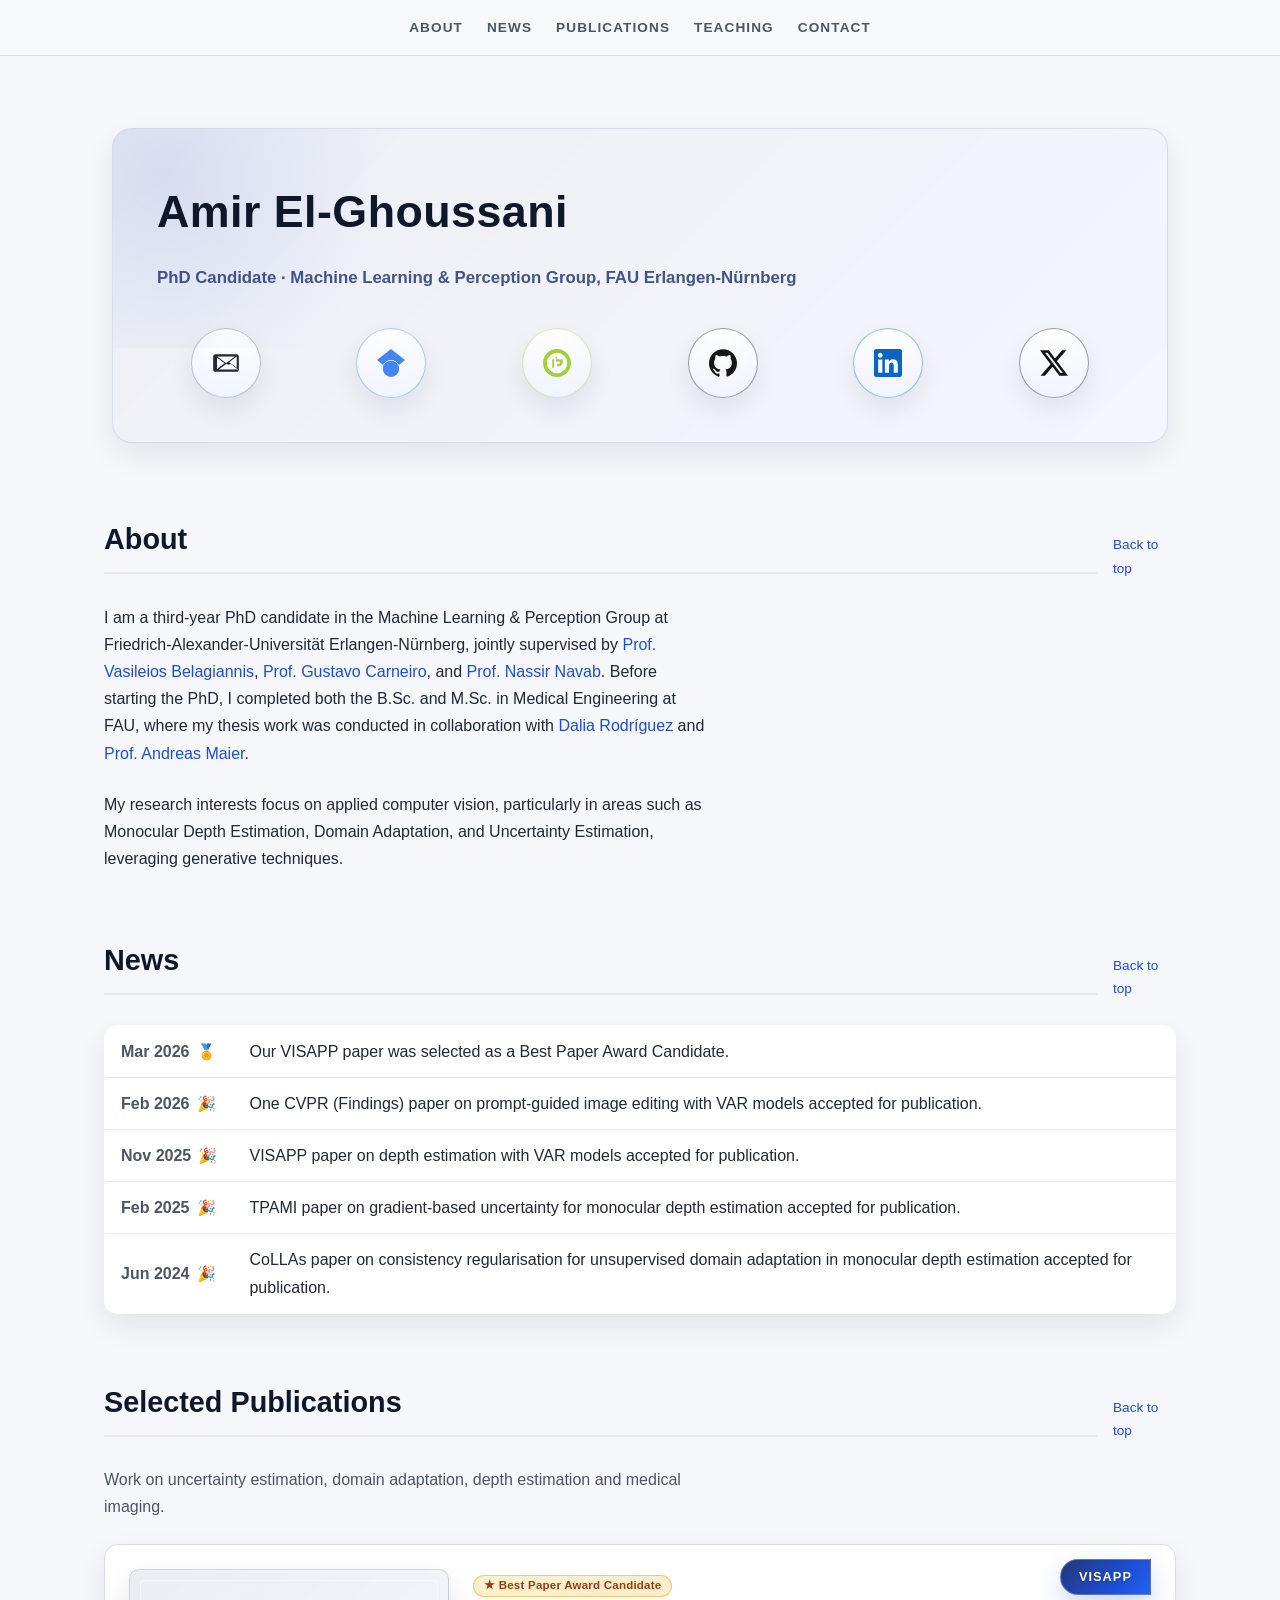
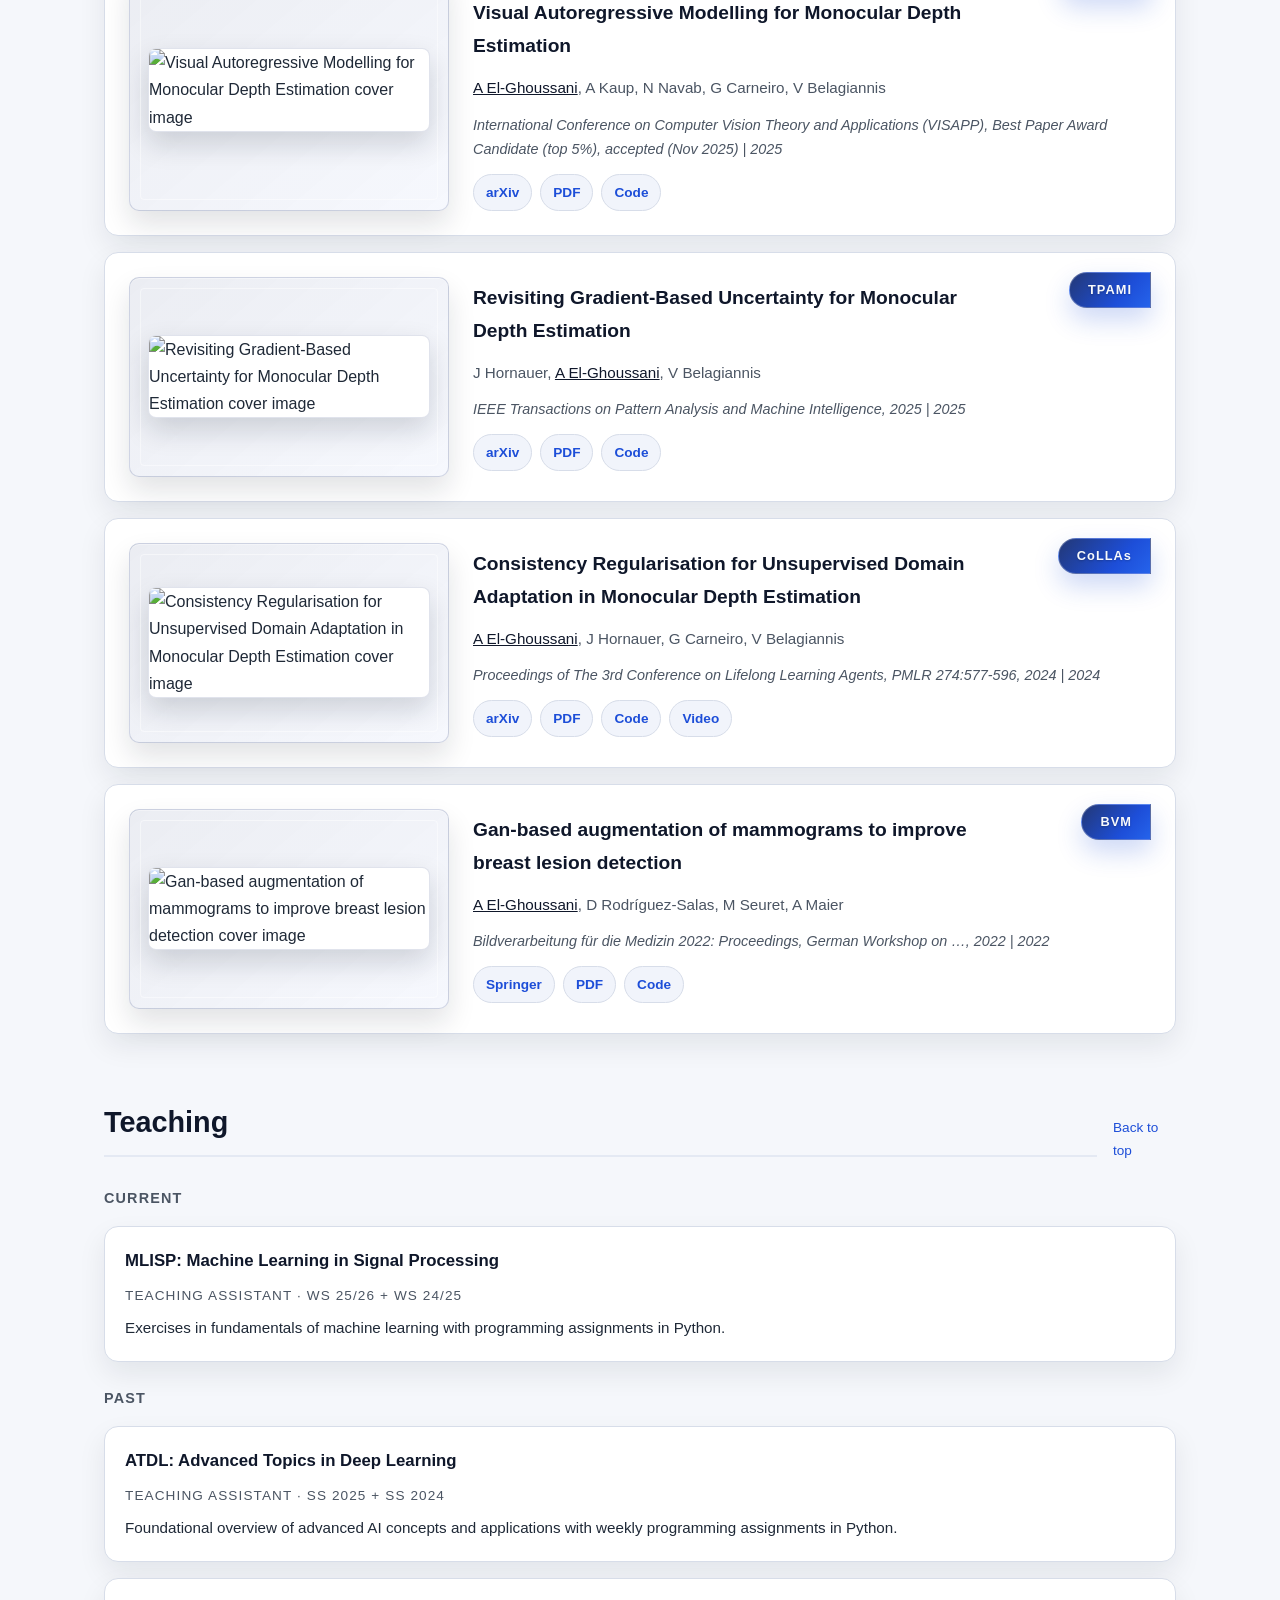
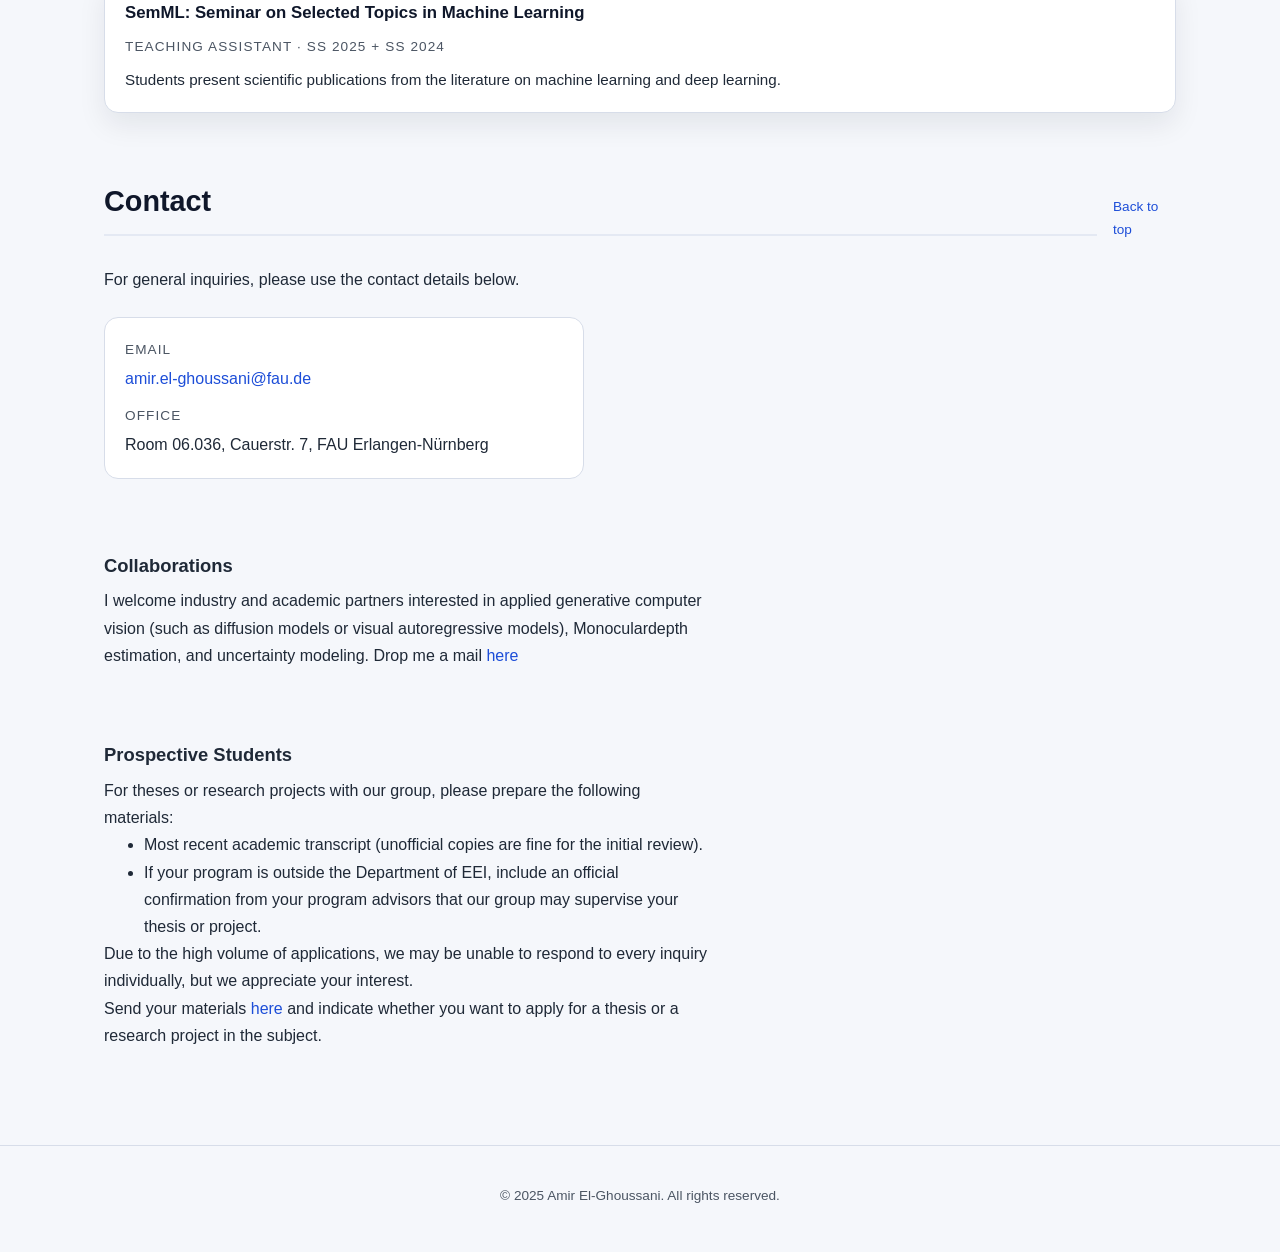
==== commit c2f342cf: "13-03-26" ====
--- a/index.html
+++ b/index.html
@@ -119,6 +119,10 @@
         <table class="news-table">
           <tbody>
             <tr>
+              <td class="news-table__date">Mar 2026<span class="news-table__accepted-badge" role="img" aria-label="Best paper award candidate">🏅</span></td>
+              <td class="news-table__detail">Our VISAPP paper was selected as a Best Paper Award Candidate.</td>
+            </tr>
+            <tr>
               <td class="news-table__date">Feb 2026<span class="news-table__accepted-badge" role="img" aria-label="Publication accepted">🎉</span></td>
               <td class="news-table__detail">One CVPR (Findings) paper on prompt-guided image editing with VAR models accepted for publication.</td>
             </tr>
@@ -225,8 +229,9 @@
         {
           "title": "Visual Autoregressive Modelling for Monocular Depth Estimation",
           "authors": "A El-Ghoussani, A Kaup, N Navab, G Carneiro, V Belagiannis",
-          "venue": "International Conference on Computer Vision Theory and Applications (VISAPP), accepted (Nov 2025)",
+          "venue": "International Conference on Computer Vision Theory and Applications (VISAPP), Best Paper Award Candidate (top 5%), accepted (Nov 2025)",
           "conference": "VISAPP",
+          "award": "Best Paper Award Candidate",
           "year": 2025,
           "cover": "https://arxiv.org/html/2512.22653v1/cond_finetuning.jpg",
           "resources": [
--- a/style.css
+++ b/style.css
@@ -878,6 +878,24 @@
   z-index: 1;
 }
 
+.publication-card__award {
+  display: inline-flex;
+  align-items: center;
+  gap: 6px;
+  margin-top: 6px;
+  padding: 3px 10px;
+  border-radius: 999px;
+  border: 1px solid rgba(245, 158, 11, 0.5);
+  background: linear-gradient(130deg, rgba(251, 191, 36, 0.22), rgba(245, 158, 11, 0.2));
+  color: #92400e;
+  font-size: 0.72rem;
+  font-weight: 700;
+  letter-spacing: 0.02em;
+  line-height: 1.2;
+  text-transform: none;
+  white-space: normal;
+}
+
 .publication-card__meta {
   margin: 0;
   font-size: 0.95rem;
